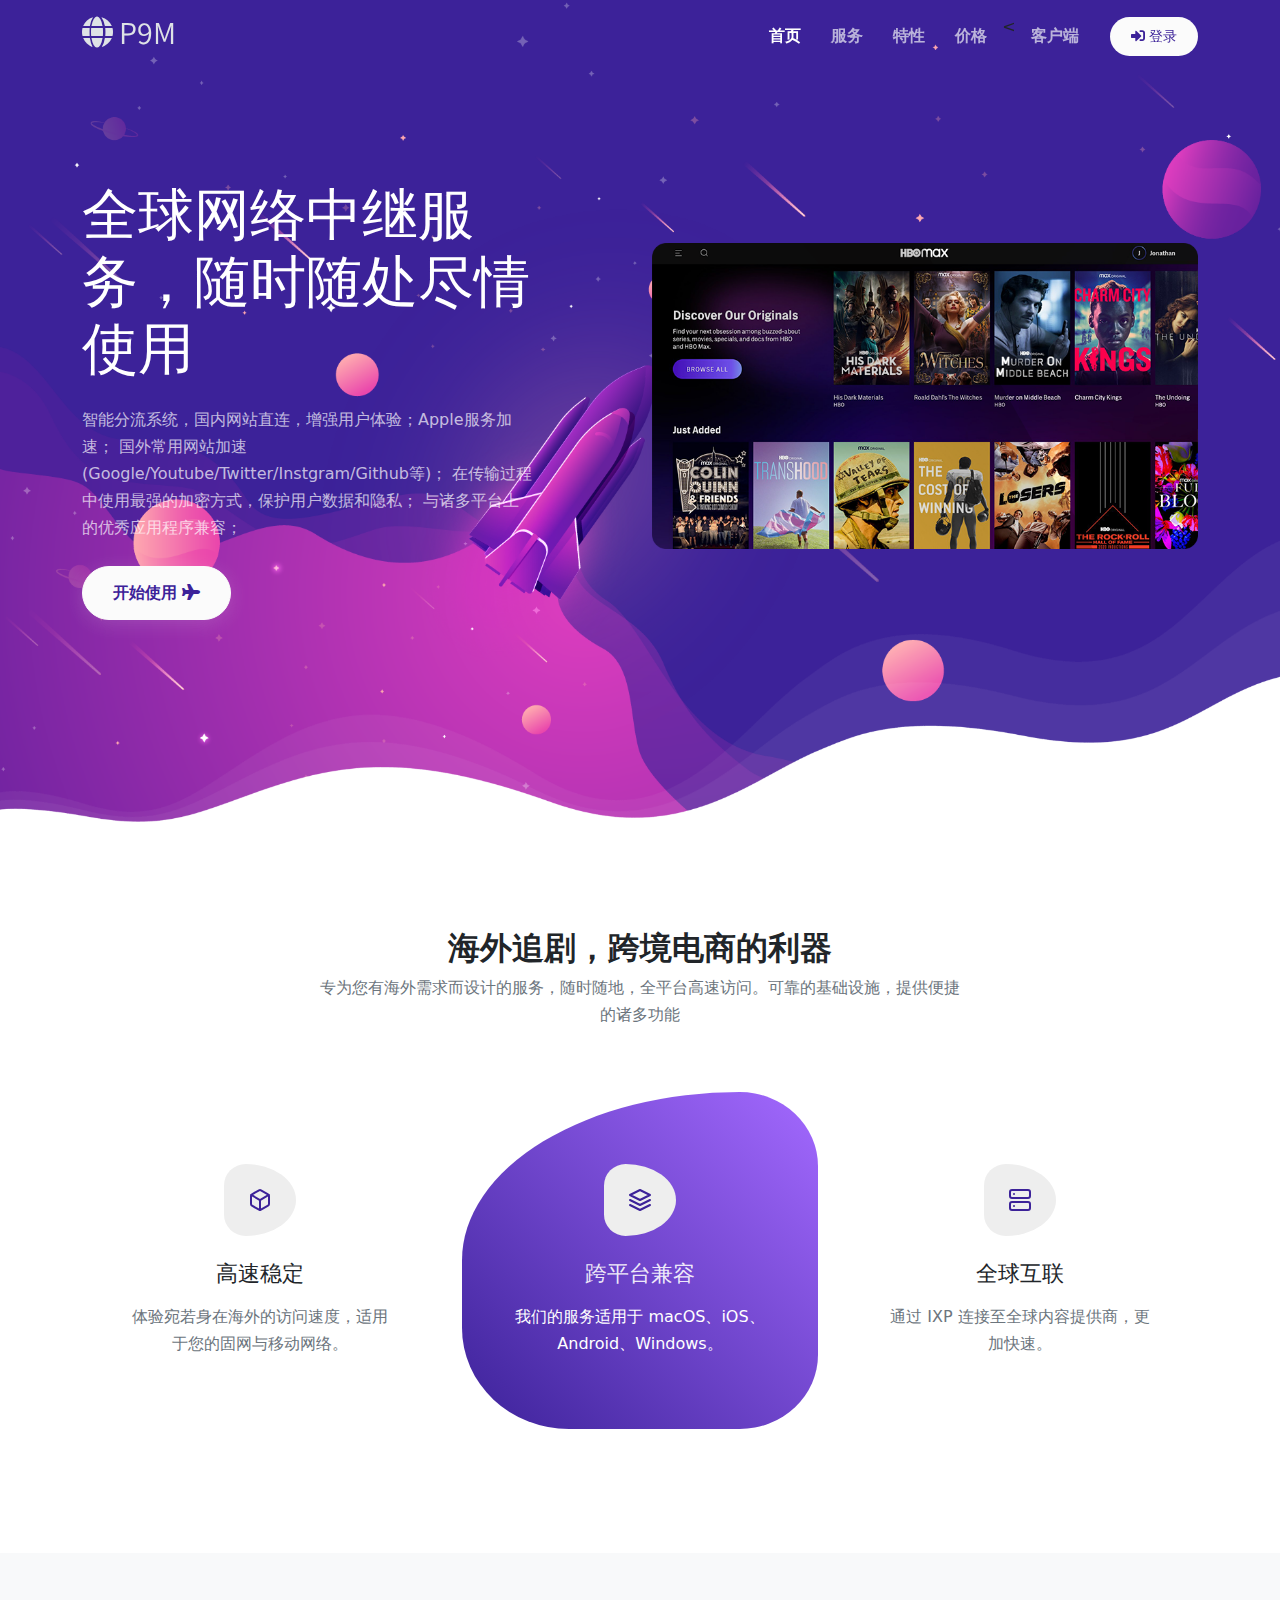
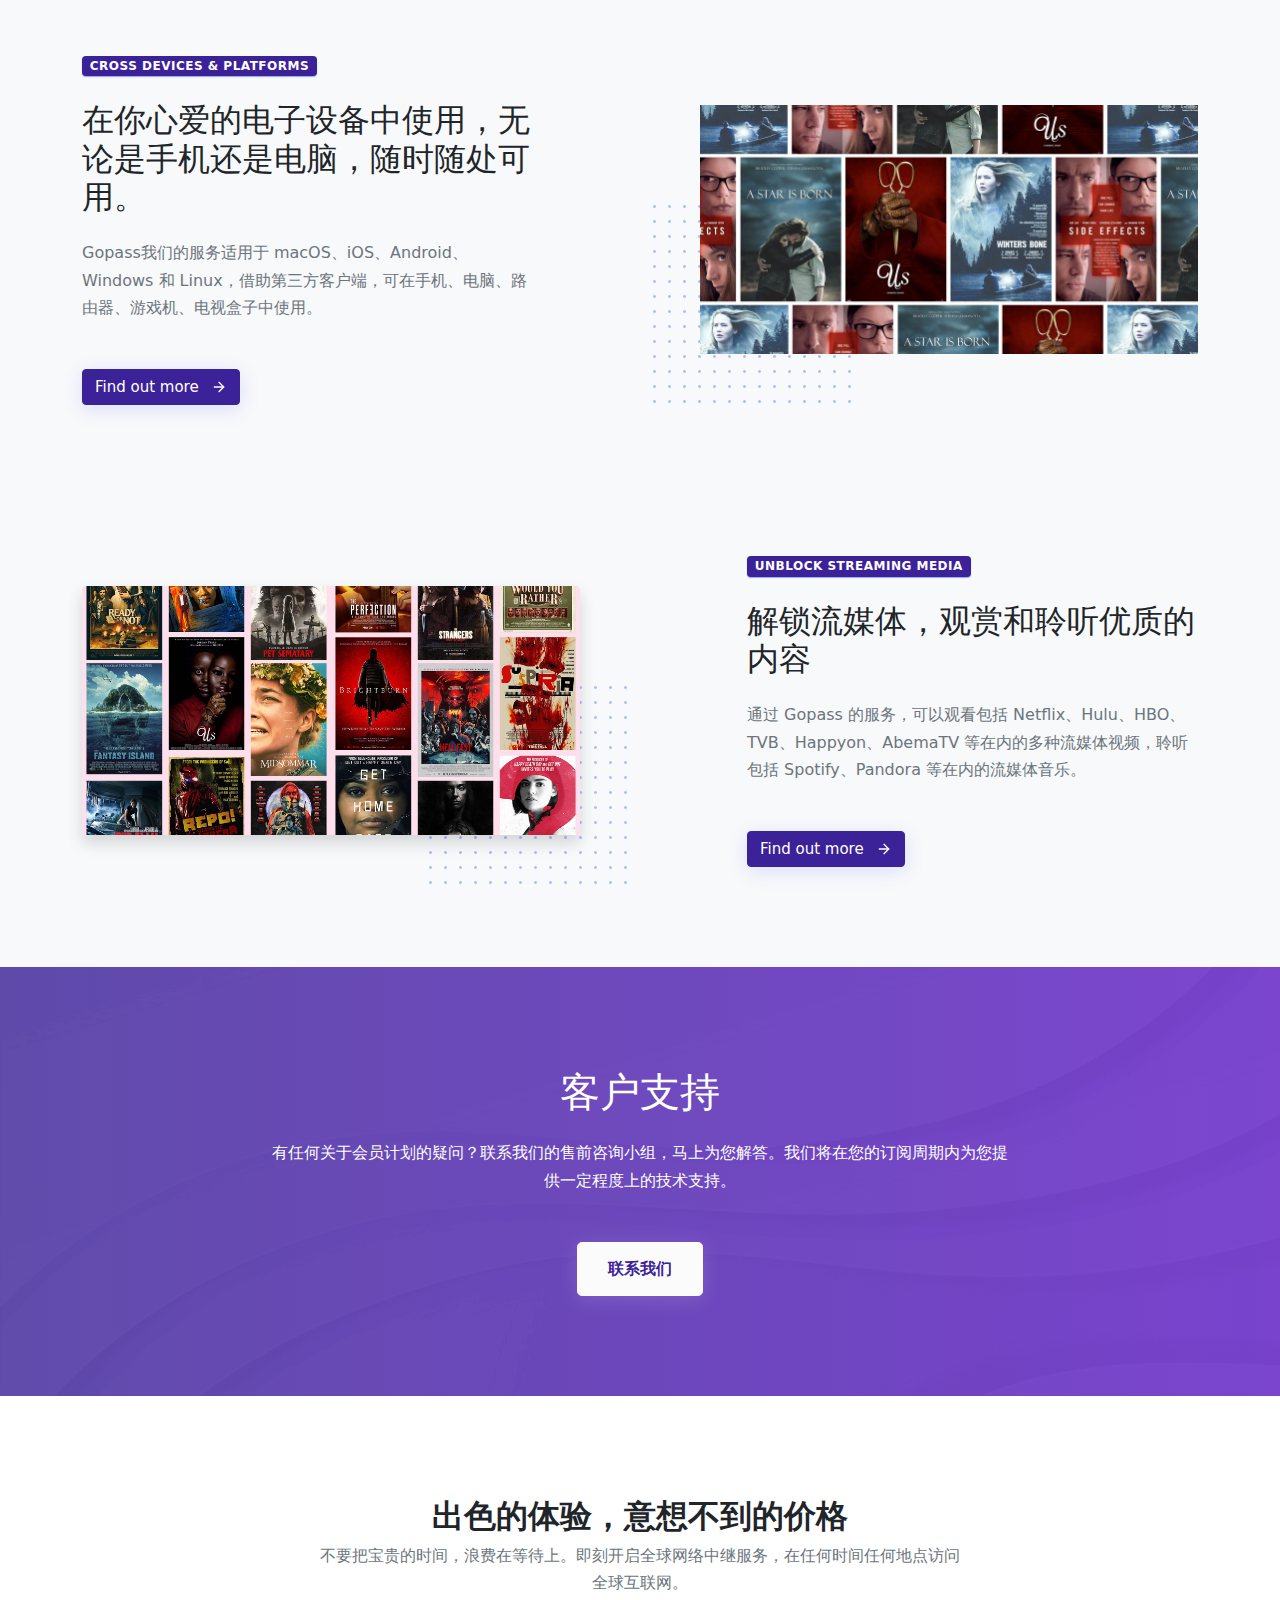
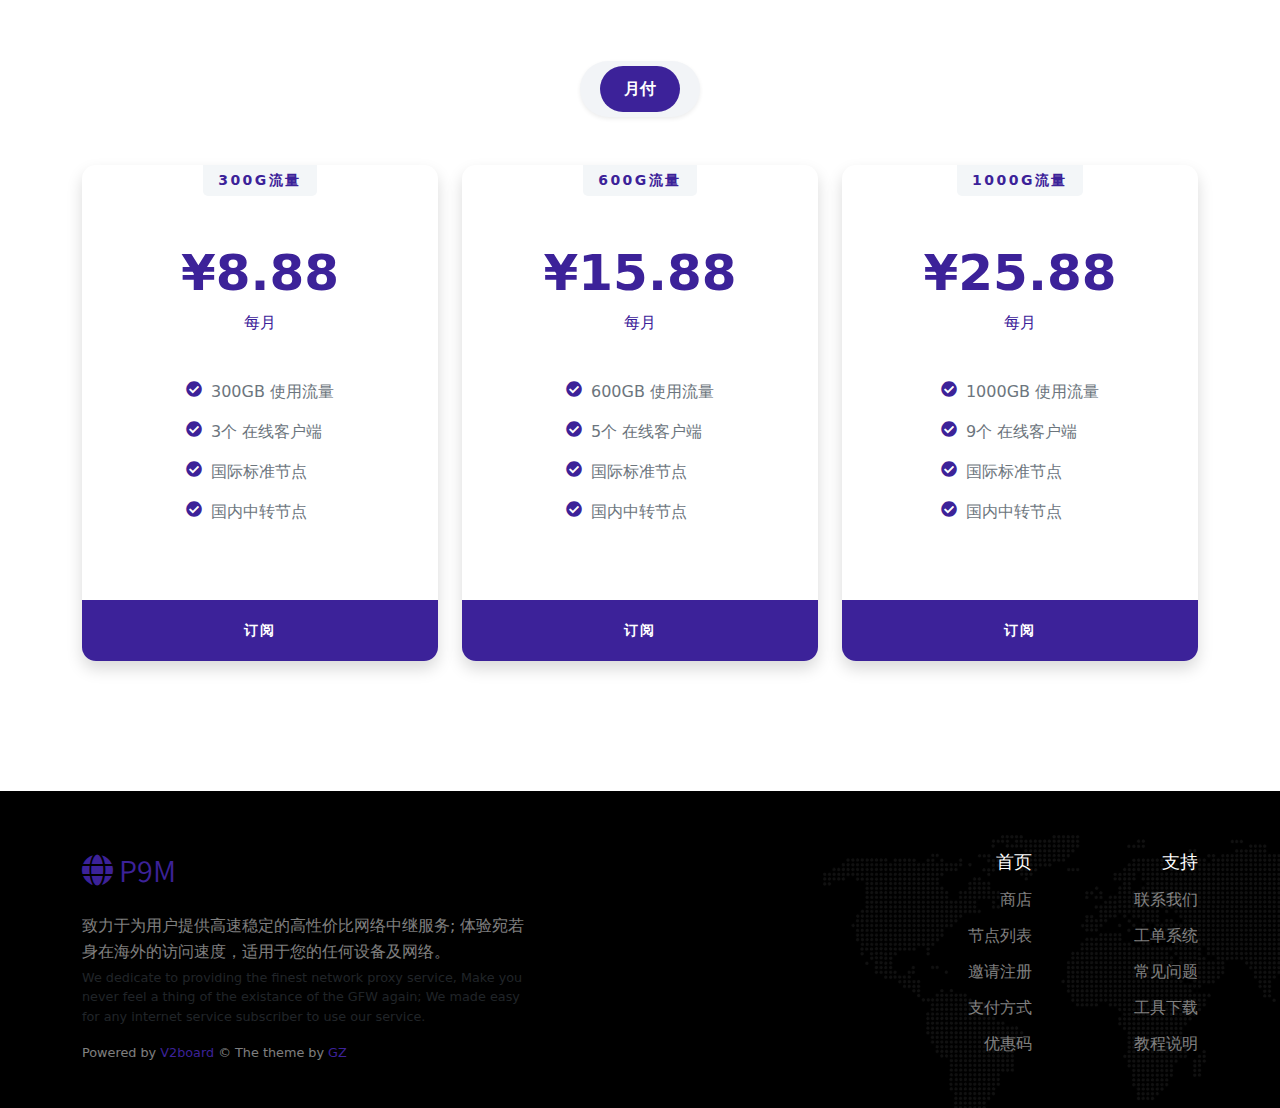
==== public/index.html @ 27db73dc "add template and template port" ====
<!DOCTYPE html>
<html lang="en">

<head>
    <meta charset="utf-8">
    <meta name="viewport" content="width=device-width, initial-scale=1, shrink-to-fit=no">
    <link rel="icon" type="image/png" href="/favicon.ico">

    <link rel="stylesheet" href="static/css/all.min.css">
    <link rel="stylesheet" href="static/css/swiper.min.css">

    <script src="static/js/jquery.slim.min.js"></script>

    <link rel="stylesheet" href="static/css/style.css">
    <link rel="stylesheet" href="static/css/bootstrap.min_1.css">
    <link rel="stylesheet" href="static/css/materialdesignicons.min.css">

    <title>P9M VIP Network</title>
</head>

<body>
    <!--Navbar Start-->
    <nav class="navbar navbar-expand-lg fixed-top" id="navbar">
        <div class="container">
            <!-- LOGO -->
            <a class="navbar-brand logo" href="/">
                <h2 class="logo-dark"><i class="fa fa-globe"></i>&nbsp;P9M</h2>
                <h2 class="logo-light" style="color:#dee2e6;font-weight: 400;"><i class="fa fa-globe"></i>&nbsp;P9M</h2>
            </a>
            <button class="navbar-toggler" type="button" data-bs-toggle="collapse" data-bs-target="#navbarCollapse"
                aria-controls="navbarCollapse" aria-expanded="false" aria-label="Toggle navigation">
                <svg xmlns="http://www.w3.org/2000/svg" width="24" height="24" viewBox="0 0 24 24" fill="none"
                    stroke="currentColor" stroke-width="2" stroke-linecap="round" stroke-linejoin="round"
                    class="feather feather-menu">
                    <line x1="3" y1="12" x2="21" y2="12"></line>
                    <line x1="3" y1="6" x2="21" y2="6"></line>
                    <line x1="3" y1="18" x2="21" y2="18"></line>
                </svg>
            </button>
            <div class="collapse navbar-collapse" id="navbarCollapse">
                <ul class="navbar-nav ms-auto navbar-center" id="navbar-navlist">
                    <li class="nav-item"><a href="/#home" class="nav-link active">首页</a></li>
                    <li class="nav-item"><a href="/#services" class="nav-link">服务</a></li>
                    <li class="nav-item"><a href="/#features" class="nav-link">特性</a></li>
                    <li class="nav-item"><a href="/#pricing" class="nav-link">价格</a></li>
                    <<li class="nav-item client">
                        <a href="#" class="nav-link">客户端</a>
                        <ol class="title">
                            <li>
                                <a href="/LuFly.apk">Android</a>
                            </li>
                            <li>
                                <a href="/LuFly.exe">Windows</a>
                            </li>
                            <li>
                                <a href="/LuFly.pkg">MacOS</a>
                            </li>
                        </ol>
                    </li>
                </ul>
                <a href="https://vvv.p9m.net/#/login" class="btn btn-sm rounded-pill nav-btn ms-lg-3"><i
                        class="fas fa-sign-in-alt"></i> 登录</a>
            </div>
        </div>
        <!-- end container -->
    </nav>
    <!-- Navbar End -->

    <!-- Hero Start -->
    <section class="hero-1 bg-center bg-primary position-relative"
        style="background-image: url(static/images/hero-g-bg.png);" id="home">
        <div class="container">
            <div class="row align-items-center hero-content">
                <div class="col-lg-5">
                    <h1 class="text-white display-4 font-weight-bold mb-4 hero-1-title">全球网络中继服务，随时随处尽情使用</h1>
                    <p class="text-white-70 mb-4"> 智能分流系统，国内网站直连，增强用户体验；Apple服务加速；
                        国外常用网站加速 (Google/Youtube/Twitter/Instgram/Github等)；
                        在传输过程中使用最强的加密方式，保护用户数据和隐私；
                        与诸多平台上的优秀应用程序兼容；</p>
                    <a class="btn btn-lg btn-light rounded-pill mb-2" href="https://vvv.p9m.net/#/register"><strong>开始使用</strong>
                        <i class="fa fa-plane" aria-hidden="true"></i></a>
                </div>

                <div id="carouselExampleIndicators" class="col-lg-6 col-sm-12 mx-auto ms-lg-auto me-lg-0 carousel slide"
                    data-ride="carousel">
                    <div class="swiper-container swiper-container-initialized swiper-container-horizontal">
                        <div class="swiper-wrapper"
                            style="transform: translate3d(-2544px, 0px, 0px); transition-duration: 0ms;">
                            <div class="swiper-slide swiper-slide-duplicate swiper-slide-next swiper-slide-duplicate-prev"
                                data-swiper-slide-index="2" style="width: 636px;"><img
                                    src="static/picture/banner-hulu-3.png" class="d-block w-100"></div>
                            <div class="swiper-slide swiper-slide-duplicate-active" data-swiper-slide-index="0"
                                style="width: 636px;"><img src="static/picture/banner-hbo-1.png" class="d-block w-100">
                                <p></p>
                            </div>
                            <div class="swiper-slide" data-swiper-slide-index="1" style="width: 636px;"><img
                                    src="static/picture/banner-netflix-1.png" class="d-block w-100">
                                <p></p>
                            </div>
                            <div class="swiper-slide swiper-slide-prev swiper-slide-duplicate-next"
                                data-swiper-slide-index="2" style="width: 636px;"><img
                                    src="static/picture/banner-hulu-3.png" class="d-block w-100"></div>
                            <div class="swiper-slide swiper-slide-duplicate swiper-slide-active"
                                data-swiper-slide-index="0" style="width: 636px;"><img
                                    src="static/picture/banner-hbo-1.png" class="d-block w-100">
                                <p></p>
                            </div>
                        </div>
                        <div class="swiper-pagination"></div>
                        <span class="swiper-notification" aria-live="assertive" aria-atomic="true"></span>
                    </div>
                </div>
            </div>
            <!-- end row -->
        </div>
        <!-- end container -->
        <div class="hero-bottom-shape">
            <img src="static/picture/hero-1-bottom-shape.png" alt="" class="img-fluid d-block mx-auto">
        </div>
        <!-- end hero shape -->
    </section>
    <!-- Hero End -->


    <!-- Services start -->
    <section class="section" id="services">
        <div class="container">
            <div class="row justify-content-center mb-5">
                <div class="col-lg-7 text-center">
                    <h2 class="fw-bold">海外追剧，跨境电商的利器</h2>
                    <p class="text-muted">专为您有海外需求而设计的服务，随时随地，全平台高速访问。可靠的基础设施，提供便捷的诸多功能</p>
                </div>
            </div>

            <div class="row">
                <div class="col-lg-4">
                    <div class="service-box text-center px-4 py-5 position-relative mb-4">
                        <div class="service-box-content p-4">
                            <div class="icon-mono service-icon avatar-md mx-auto mb-4">
                                <svg xmlns="http://www.w3.org/2000/svg" width="24" height="24" viewBox="0 0 24 24"
                                    fill="none" stroke="currentColor" stroke-width="2" stroke-linecap="round"
                                    stroke-linejoin="round" class="feather feather-box text-primary">
                                    <path
                                        d="M21 16V8a2 2 0 0 0-1-1.73l-7-4a2 2 0 0 0-2 0l-7 4A2 2 0 0 0 3 8v8a2 2 0 0 0 1 1.73l7 4a2 2 0 0 0 2 0l7-4A2 2 0 0 0 21 16z">
                                    </path>
                                    <polyline points="3.27 6.96 12 12.01 20.73 6.96"></polyline>
                                    <line x1="12" y1="22.08" x2="12" y2="12"></line>
                                </svg>
                            </div>
                            <h4 class="mb-3 font-size-22">高速稳定</h4>
                            <p class="text-muted mb-0">体验宛若身在海外的访问速度，适用于您的固网与移动网络。</p>
                        </div>
                    </div>
                </div>
                <!-- end col -->

                <div class="col-lg-4">
                    <div class="service-box text-center px-4 py-5 position-relative mb-4 active">
                        <div class="service-box-content p-4">
                            <div class="icon-mono service-icon avatar-md mx-auto mb-4">
                                <svg xmlns="http://www.w3.org/2000/svg" width="24" height="24" viewBox="0 0 24 24"
                                    fill="none" stroke="currentColor" stroke-width="2" stroke-linecap="round"
                                    stroke-linejoin="round" class="feather feather-layers text-primary">
                                    <polygon points="12 2 2 7 12 12 22 7 12 2"></polygon>
                                    <polyline points="2 17 12 22 22 17"></polyline>
                                    <polyline points="2 12 12 17 22 12"></polyline>
                                </svg>
                            </div>
                            <h4 class="mb-3 font-size-22 text-white-90">跨平台兼容</h4>
                            <p class="text-white mb-0 text-white-90">我们的服务适用于 macOS、iOS、Android、Windows。</p>
                        </div>
                    </div>
                </div>
                <!-- end col -->

                <div class="col-lg-4">
                    <div class="service-box text-center px-4 py-5 position-relative mb-4">
                        <div class="service-box-content p-4">
                            <div class="icon-mono service-icon avatar-md mx-auto mb-4">
                                <svg xmlns="http://www.w3.org/2000/svg" width="24" height="24" viewBox="0 0 24 24"
                                    fill="none" stroke="currentColor" stroke-width="2" stroke-linecap="round"
                                    stroke-linejoin="round" class="feather feather-server text-primary">
                                    <rect x="2" y="2" width="20" height="8" rx="2" ry="2"></rect>
                                    <rect x="2" y="14" width="20" height="8" rx="2" ry="2"></rect>
                                    <line x1="6" y1="6" x2="6.01" y2="6"></line>
                                    <line x1="6" y1="18" x2="6.01" y2="18"></line>
                                </svg>
                            </div>
                            <h4 class="mb-3 font-size-22">全球互联</h4>
                            <p class="text-muted mb-0">通过 IXP 连接至全球内容提供商，更加快速。</p>
                        </div>
                    </div>
                </div>
                <!-- end col -->
            </div>
            <!-- end row -->
        </div>
        <!-- end container -->

    </section>
    <!-- Services end -->

    <!-- Features start -->
    <section class="section bg-light" id="features">
        <div class="container">
            <div class="row align-items-center mb-5">
                <div class="col-md-5 order-2 order-md-1 mt-md-0 mt-5">
                    <span class="badge badge-pill badge-primary mb-4">CROSS DEVICES &amp; PLATFORMS</span>
                    <h2 class="mb-4">在你心爱的电子设备中使用，无论是手机还是电脑，随时随处可用。</h2>
                    <p class="text-muted mb-5">Gopass我们的服务适用于 macOS、iOS、Android、Windows 和
                        Linux，借助第三方客户端，可在手机、电脑、路由器、游戏机、电视盒子中使用。</p>
                    <a href="https://vvv.p9m.net/#/register" class="btn btn-primary">Find out more <svg
                            xmlns="http://www.w3.org/2000/svg" width="24" height="24" viewBox="0 0 24 24" fill="none"
                            stroke="currentColor" stroke-width="2" stroke-linecap="round" stroke-linejoin="round"
                            class="feather feather-arrow-right icon-xs ms-2">
                            <line x1="5" y1="12" x2="19" y2="12"></line>
                            <polyline points="12 5 19 12 12 19"></polyline>
                        </svg></a>
                </div>
                <div class="col-md-6 ms-md-auto order-1 order-md-2">
                    <div class="position-relative">
                        <div class="ms-5 features-img">
                            <img src="static/picture/top-hbo-movies.jpg" alt="" class="img-fluid d-block mx-auto">
                        </div>
                        <img src="static/picture/dot-img.png" alt="" class="dot-img-left">
                    </div>
                </div>
            </div>
            <!-- end row -->
            <div class="row align-items-center section pb-0">
                <div class="col-md-6">
                    <div class="position-relative mb-md-0 mb-5">
                        <div class="me-5 features-img">
                            <img src="static/picture/halloween-movies.jpg" alt=""
                                class="img-fluid d-block mx-auto rounded shadow">
                        </div>
                        <img src="static/picture/dot-img.png" alt="" class="dot-img-right">
                    </div>
                </div>
                <div class="col-md-5 ms-md-auto">
                    <span class="badge badge-pill badge-primary mb-4">UNBLOCK STREAMING MEDIA</span>
                    <h2 class="mb-4">解锁流媒体，观赏和聆听优质的内容</h2>
                    <p class="text-muted mb-5">通过 Gopass 的服务，可以观看包括 Netflix、Hulu、HBO、TVB、Happyon、AbemaTV
                        等在内的多种流媒体视频，聆听包括 Spotify、Pandora 等在内的流媒体音乐。</p>
                    <a href="https://vvv.p9m.net/#/register" class="btn btn-primary">Find out more <svg
                            xmlns="http://www.w3.org/2000/svg" width="24" height="24" viewBox="0 0 24 24" fill="none"
                            stroke="currentColor" stroke-width="2" stroke-linecap="round" stroke-linejoin="round"
                            class="feather feather-arrow-right icon-xs ms-2">
                            <line x1="5" y1="12" x2="19" y2="12"></line>
                            <polyline points="12 5 19 12 12 19"></polyline>
                        </svg></a>
                </div>
            </div>
            <!-- end row -->
        </div>
        <!-- end container -->
    </section>
    <!-- Features end -->

    <!-- Ticket start -->
    <section class="section bg-gradient-primary">
        <div class="bg-overlay-img" style="background-image: url(static/images/demos.png);"></div>
        <div class="container">
            <div class="row justify-content-center">
                <div class="col-lg-8">
                    <div class="text-center">
                        <h1 class="text-white mb-4">客户支持</h1>
                        <p class="text-white mb-5 font-size-16">
                            有任何关于会员计划的疑问？联系我们的售前咨询小组，马上为您解答。我们将在您的订阅周期内为您提供一定程度上的技术支持。</p>
                        <a href="https://github.com/gz1903"
                            class="btn btn-lg btn-light fw-bold">联系我们</a>
                    </div>
                </div>
                <!-- end col -->
            </div>
            <!-- end row -->
        </div>
        <!-- end container -->
    </section>
    <!-- Ticket end -->

    <!-- Pricing start -->
    <section class="section" id="pricing">
        <div class="container">
            <div class="row justify-content-center mb-5">
                <div class="col-lg-7 text-center">
                    <h2 class="fw-bold">出色的体验，意想不到的价格</h2>
                    <p class="text-muted">
                        不要把宝贵的时间，浪费在等待上。即刻开启全球网络中继服务，在任何时间任何地点访问全球互联网。
                    </p>
                </div>
            </div>
            <div class="row">
                <div class="col-lg-12">
                    <div class="text-center mb-4 pricing-tab">
                        <ul class="nav nav-pills rounded-pill justify-content-center d-inline-block shadow-sm"
                            id="pricingpills-tab" role="tablist">
                            <li class="nav-item d-inline-block">
                                <a class="nav-link rounded-pill active" id="pills-monthly-tab" data-bs-toggle="pill"
                                    href="#pills-monthly" role="tab" aria-controls="pills-monthly"
                                    aria-selected="true">月付</a>
                            </li>
                        </ul>
                    </div>
                    <div class="tab-content" id="pricingpills-tabContent">
                        <div class="tab-pane fade show active" id="pills-monthly" role="tabpanel"
                            aria-labelledby="pills-monthly-tab">
                            <div class="row mt-5">
                                <div class="col-12 col-md-4 col-lg-4">
                                    <div class="pricing shadow rounded-lg">
                                        <div class="pricing-title">
                                            300G流量
                                        </div>
                                        <div class="pricing-padding">
                                            <div class="pricing-price">
                                                <div>¥8.88</div>
                                                <div>每月</div>
                                            </div>
                                            <div class="pricing-details">
                                                <div class="pricing-item">
                                                    <div
                                                        style="width:25px; height:25px;line-height: 20px;color:#3c2299;">
                                                        <i class="fas fa-check-circle"></i>
                                                    </div>
                                                    <div class="pricing-item-label">300GB 使用流量</div>
                                                </div>
                                                <div class="pricing-item">
                                                    <div
                                                        style="width:25px; height:25px;line-height: 20px;color:#3c2299;">
                                                        <i class="fas fa-check-circle"></i>
                                                    </div>
                                                    <div class="pricing-item-label">3个 在线客户端</div>
                                                </div>
                                                <div class="pricing-item">
                                                    <div
                                                        style="width:25px; height:25px;line-height: 20px;color:#3c2299;">
                                                        <i class="fas fa-check-circle"></i>
                                                    </div>
                                                    <div class="pricing-item-label">国际标准节点</div>
                                                </div>
                                                <div class="pricing-item">
                                                    <div
                                                        style="width:25px; height:25px;line-height: 20px;color:#3c2299;">
                                                        <i class="fas fa-check-circle"></i>
                                                    </div>
                                                    <div class="pricing-item-label">国内中转节点</div>
                                                </div>
                                            </div>
                                        </div>
                                        <div class="pricing-cta go-to-buy-page">
                                            <a style="border-radius:0 0 14px 14px; background:#3c2299; color:#fff;"
                                                href="https://vvv.p9m.net/">订阅</a>
                                        </div>
                                    </div>
                                </div>
                                <div class="col-12 col-md-4 col-lg-4">
                                    <div class="pricing shadow rounded-lg">
                                        <div class="pricing-title">
                                            600G流量
                                        </div>
                                        <div class="pricing-padding">
                                            <div class="pricing-price">
                                                <div>¥15.88</div>
                                                <div>每月</div>
                                            </div>
                                            <div class="pricing-details">
                                                <div class="pricing-item">
                                                    <div
                                                        style="width:25px; height:25px;line-height: 20px;color:#3c2299;">
                                                        <i class="fas fa-check-circle"></i>
                                                    </div>
                                                    <div class="pricing-item-label">600GB 使用流量</div>
                                                </div>
                                                <div class="pricing-item">
                                                    <div
                                                        style="width:25px; height:25px;line-height: 20px;color:#3c2299;">
                                                        <i class="fas fa-check-circle"></i>
                                                    </div>
                                                    <div class="pricing-item-label">5个 在线客户端</div>
                                                </div>
                                                <div class="pricing-item">
                                                    <div
                                                        style="width:25px; height:25px;line-height: 20px;color:#3c2299;">
                                                        <i class="fas fa-check-circle"></i>
                                                    </div>
                                                    <div class="pricing-item-label">国际标准节点</div>
                                                </div>
                                                <div class="pricing-item">
                                                    <div
                                                        style="width:25px; height:25px;line-height: 20px;color:#3c2299;">
                                                        <i class="fas fa-check-circle"></i>
                                                    </div>
                                                    <div class="pricing-item-label">国内中转节点</div>
                                                </div>
                                            </div>
                                        </div>
                                        <div class="pricing-cta go-to-buy-page">
                                            <a style="border-radius:0 0 14px 14px; background:#3c2299; color:#fff;"
                                                href="https://vvv.p9m.net/">订阅</a>
                                        </div>
                                    </div>
                                </div>
                                <div class="col-12 col-md-4 col-lg-4">
                                    <div class="pricing shadow rounded-lg">
                                        <div class="pricing-title">
                                            1000G流量
                                        </div>
                                        <div class="pricing-padding">
                                            <div class="pricing-price">
                                                <div>¥25.88</div>
                                                <div>每月</div>
                                            </div>
                                            <div class="pricing-details">
                                                <div class="pricing-item">
                                                    <div
                                                        style="width:25px; height:25px;line-height: 20px;color:#3c2299;">
                                                        <i class="fas fa-check-circle"></i>
                                                    </div>
                                                    <div class="pricing-item-label">1000GB 使用流量</div>
                                                </div>
                                                <div class="pricing-item">
                                                    <div
                                                        style="width:25px; height:25px;line-height: 20px;color:#3c2299;">
                                                        <i class="fas fa-check-circle"></i>
                                                    </div>
                                                    <div class="pricing-item-label">9个 在线客户端</div>
                                                </div>
                                                <div class="pricing-item">
                                                    <div
                                                        style="width:25px; height:25px;line-height: 20px;color:#3c2299;">
                                                        <i class="fas fa-check-circle"></i>
                                                    </div>
                                                    <div class="pricing-item-label">国际标准节点</div>
                                                </div>
                                                <div class="pricing-item">
                                                    <div
                                                        style="width:25px; height:25px;line-height: 20px;color:#3c2299;">
                                                        <i class="fas fa-check-circle"></i>
                                                    </div>
                                                    <div class="pricing-item-label">国内中转节点</div>
                                                </div>
                                            </div>
                                        </div>
                                        <div class="pricing-cta go-to-buy-page">
                                            <a style="border-radius:0 0 14px 14px; background:#3c2299; color:#fff;"
                                                href="https://vvv.p9m.net/">订阅</a>
                                        </div>
                                    </div>
                                </div>
                            </div>
                        </div>
                        <!-- end monthly tab pane -->
                    </div>
                </div>
                <!-- end yearly tab pane -->
            </div>
            <!-- end tab content -->
        </div>
        <!-- end col -->

        <!-- end row -->

        <!-- end container -->
    </section>
    <!-- Pricing end -->

    <!-- Footer Start -->
    <footer class="footer">
        <div class="container">
            <div class="row">
                <div class="bg-overlay-img" style="background-image: url(static/images/footer-bg.png);">
                </div>
                <div class="col-lg-5">
                    <div class="mb-4">
                        <a href="#">
                            <h2 class="logo-dark"><i class="fa fa-globe"></i>&nbsp;P9M</h2>
                        </a>
                        <p class="text-white-50 mt-4 mb-1" style="font-size: 1rem;line-height: 1.6rem;">
                            致力于为用户提供高速稳定的高性价比网络中继服务; 体验宛若身在海外的访问速度，适用于您的任何设备及网络。</p>
                        <p style="font-size: 0.8rem;line-height: 1.2rem;">We dedicate to providing the finest network
                            proxy
                            service, Make you never feel a thing of the existance of the GFW again; We made easy for any
                            internet service subscriber to use our service.</p>
                        <p class="text-white-50 mb-0" style="font-size: 0.8rem!important;">
                            Powered by
                            <a href="/staff.html" data-bs-original-title="" title="">V2board</a>
                            © The theme by
                            <a href="https://github.com/GZ1903" target="_blank" data-bs-original-title=""
                                title="">GZ</a>
                        </p>
                    </div>
                </div>
                <!-- end col -->

                <div class="col-lg-7 d-none d-sm-none d-md-none d-lg-block">
                    <div class="row">
                        <div class="col-lg-3 col-6"></div>
                        <div class="col-lg-3 col-6"></div>
                        <div class="col-lg-3 col-6">
                            <div class="mt-4 mt-lg-0">
                                <h4 class="text-white font-size-18 mb-3 text-end">首页</h4>
                                <ul class="list-unstyled footer-sub-menu">
                                    <li class="text-end"><a href="https://vvv.p9m.net/" class="footer-link">商店</a></li>
                                    <li class="text-end"><a href="https://vvv.p9m.net/" class="footer-link">节点列表</a>
                                    </li>
                                    <li class="text-end"><a href="https://vvv.p9m.net/" class="footer-link">邀请注册</a>
                                    </li>
                                    <li class="text-end"><a href="https://vvv.p9m.net/" class="footer-link">支付方式</a>
                                    </li>
                                    <li class="text-end"><a href="https://vvv.p9m.net/" class="footer-link">优惠码</a></li>
                                </ul>
                            </div>
                        </div>
                        <div class="col-lg-3 col-6">
                            <div class="mt-4 mt-lg-0">
                                <h4 class="text-white font-size-18 mb-3 text-end">支持</h4>
                                <ul class="list-unstyled footer-sub-menu">
                                    <li class="text-end"><a
                                            href="http://wpa.qq.com/msgrd?v=3&uin=1243453927&site=qq&menu=yes"
                                            class="footer-link">联系我们</a>
                                    </li>
                                    <li class="text-end"><a href="https://vvv.p9m.net/" class="footer-link">工单系统</a>
                                    </li>
                                    <li class="text-end"><a href="https://vvv.p9m.net/" class="footer-link">常见问题</a>
                                    </li>
                                    <li class="text-end"><a href="https://vvv.p9m.net/" class="footer-link">工具下载</a>
                                    </li>
                                    <li class="text-end"><a href="https://vvv.p9m.net/" class="footer-link">教程说明</a>
                                    </li>
                                </ul>
                            </div>
                        </div>

                    </div>
                </div>
                <!-- end col -->
            </div>
            <!-- end row -->

            <!-- end row -->
        </div>
        <!-- end container -->
    </footer>
    <!-- Footer End -->

    <!-- javascript -->
    <script src="static/js/bootstrap.bundle.min.js"></script>
    <script src="static/js/smooth-scroll.polyfills.min.js"></script>

    <!-- App Js -->
    <script src="static/js/5c95f998e36645deaae79de936803599.js"></script>
    <script src="static/js/app.js"></script>

    <!--End mc_embed_signup-->
    <script src="static/js/swiper.min.js"></script>
    <script>

        var mySwiper = new Swiper('.swiper-container', {
            direction: 'horizontal',
            loop: true,
            navigation: {
                nextEl: '.swiper-button-next',
                prevEl: '.swiper-button-prev',
            },
            autoplay: {
                delay: 5000,
                disableOnInteraction: true,
            },
        })
    </script>
</body>
<script>
    // var client = document.querySelector('.client');
    // var title = document.querySelector('.title');
    // client.onmouseover = function () {
    //     console.log('显示');
    //     title.setAttribute('style', 'display:block')
    // }
    // client.onmouseleave = function () {
    //     console.log('隐藏');
    //     title.setAttribute('style', 'display:none')
    // }
</script>

</html>
---- public/static/css/style.css ----
/* Template Name: Qexal - Responsive Bootstrap 4 Landing Page Template
   Author: Themesbrand
   Version: 1.0.0
   Created: Jan 2019
   File Description: Main Css file of the template
*/
/**********************
01.General
02.Icons
03.Menu
04.Components
05.Helper
06.Loader
07.Hero
08.Services
09.Features
10.Pricing
11.Team
12.Contact
13.Footer
***********************/
/* 
// variables.scss
*/
@import url("0cbe549971264f089b2fea380d2ccc58.css");

/* 
// 1. General
*/
a {
    text-decoration: none !important;
    outline: none;
    color: #29344a;
    transition: all 0.2s;
}

a:hover {
    color: #3c2299;
}

body {
    font-family: "Open Sans", sans-serif;
    color: #29344a;
    background: #ffffff;
    font-size: 15px;
}

p {
    line-height: 1.7;
}

h1,
h2,
h3,
h4,
h5,
h6 {
    font-family: "Assistant", sans-serif;
    font-weight: 600;
}

/* 
// 2. Icons
*/
.icon-fill-primary {
    fill: #3c2299;
}

.icon-fill-secondary {
    fill: #6c757d;
}

.icon-fill-success {
    fill: #2ac297;
}

.icon-fill-info {
    fill: #56c6e6;
}

.icon-fill-warning {
    fill: #ffbb13;
}

.icon-fill-danger {
    fill: #f43958;
}

.icon-fill-dark {
    fill: #29344a;
}

.icon-fill-light {
    fill: #fbfbfb;
}

.icon-fill-body-bg {
    fill: #ffffff;
}

.icon-fill-black {
    fill: #000;
}

.icon-fill-white {
    fill: #fff;
}

.icon {
    position: relative;
    top: -2px;
}

.icon-xxs {
    height: 14px;
    width: 14px;
}

.icon-xs {
    height: 16px;
    width: 16px;
}

.icon-sm {
    height: 20px;
    width: 20px;
}

.icon-lg {
    height: 32px;
    width: 32px;
}

.icon-xl {
    height: 48px;
    width: 48px;
}

.icon-xxl {
    height: 62px;
    width: 62px;
}

.sw-1 {
    stroke-width: 1px;
}

.sw-1_5 {
    stroke-width: 1.5px;
}

.icon-mono {
    position: relative;
    display: flex;
    align-items: center !important;
    justify-content: center !important;
}

.icon-spin {
    animation-name: spin;
    animation-duration: 3000ms;
    animation-iteration-count: infinite;
    animation-timing-function: linear;
}

@keyframes spin {
    from {
        transform: rotate(0deg);
    }

    to {
        transform: rotate(360deg);
    }
}

/* 
// 3. Menu
*/
/* ----------------------------------------- */
.client {
    position: relative;
}

.client li {
    list-style: none;
    text-align: center;
}

/* 下拉框 ol*/
.title {
    position: absolute;
    padding: 0 5px;
    width: 110px;
    top: 60px;
    left: -12px;
    border-radius: 5px;
    transition: all 1s;
    opacity: 0;
    box-shadow: 0 5px 20px -4px rgba(196, 194, 194, 0.5);
    background-color: #fff;
}

/* 下拉框上面的三角形 */
.title:before {
    content: "";
    position: absolute;
    top: -20px;
    left: 50%;
    margin-left: -10px;
    border-width: 10px;
    border-style: solid;
    border-color: transparent transparent #fff;
}

/* 鼠标经过时，显示出下拉框 */
.client:hover .title{
    opacity: 1;
    top: 45px;
}

/* 鼠标经过下拉框时，改变下拉框每一项的颜色 */


/* ----------------------------------------- */

.navbar {
    padding: 14px 0px;
    width: 100%;
    border-radius: 0px;
    z-index: 999;
    margin-bottom: 0px;
    transition: all 0.5s ease-in-out;
    background-color: transparent;
}

.navbar .logo .logo-dark {
    display: none;
}

.navbar .logo .logo-light {
    display: inline-block;
}

.nav-link {
    display: inline-block;
    text-decoration: none;
    line-height: 26px;
    color: rgba(239, 241, 245, 0.7);
    transition: all 0.3s;
    margin: 0 15px;
    font-weight: 600;
}

.navbar .navbar-nav li .nav-link {
    padding: 8px 0px;
}

.navbar .navbar-nav li .nav-link.active,
.navbar .navbar-nav li .nav-link:hover,
.navbar .navbar-nav li .nav-link:focus {
    color: #fff ;
}

.navbar .navbar-toggles {
    padding: 0.25rem 0.75rem;
    font-size: 18px;
    background: 0 0;
    border: 1px solid transparent;
    color: #fff;
    outline: 0;
}

.navbar .nav-btn {
    background-color: #fbfbfb;
    color: #3c2299;
}

.navbar-toggler {
    padding: 0;
}

.navbar-toggler:focus {
    box-shadow: none;
}

.nav .open>a,
.nav .open>a:focus,
.nav .open>a:hover {
    background-color: transparent;
    border-color: #3c2299;
}

.menu-toggle {
    padding: 4.5px 10px !important;
}

.menu-toggle span {
    line-height: 27px;
}

/*---NAVBAR STICKY--*/
.nav-sticky.navbar {
    margin-top: 0px;
    background-color: #fff;
    box-shadow: 0 0 10px 0 rgba(0, 0, 0, 0.06);
    color: #000 !important;
}

.nav-sticky.navbar .navbar-nav {
    margin-top: 0px;
}

.nav-sticky.navbar .navbar-nav li .nav-link {
    color: #6c757d !important;
}

.nav-sticky.navbar .navbar-nav li .nav-link.active,
.nav-sticky.navbar .navbar-nav li .nav-link:hover,
.nav-sticky.navbar .navbar-nav li .nav-link:focus {
    color: #3c2299 !important;
}

.nav-sticky.navbar .nav-btn {
    background-color: #3c2299;
    color: #fff;
}

.nav-sticky .logo .logo-dark {
    display: inline-block !important;
}

.nav-sticky .logo .logo-light {
    display: none !important;
}

.navbar-toggler {
    color: #29344a !important;
    border: none !important;
}

.navbar-toggler:focus {
    outline: none;
}

.navbar-light .logo .logo-dark {
    display: inline-block;
}

.navbar-light .logo .logo-light {
    display: none;
}

.navbar-light .navbar-nav li a {
    color: #6c757d !important;
}

.navbar-light .navbar-nav li .nav-link {
    padding-right: 0px;
    padding-left: 0px;
}

.navbar-light .navbar-nav li .nav-link.active,
.navbar-light .navbar-nav li .nav-link:hover,
.navbar-light .navbar-nav li .nav-link:focus {
    color: #3c2299 !important;
}

.navbar-light .nav-btn {
    background-color: #3c2299;
    color: #fff;
}

@media (min-width: 200px) and (max-width: 991px) {
    .navbar {
        margin-top: 0px;
        background-color: #fff !important;
        box-shadow: 0 3px 10px rgba(0, 0, 0, 0.08);
        color: #fff !important;
    }

    .navbar .navbar-nav {
        margin-top: 0px;
    }

    .navbar .navbar-nav li .nav-link {
        padding: 6px 0;
        transition: all 0.4s;
        color: #6c757d !important;
        margin: 0px;
        display: block;
    }

    .navbar .navbar-nav li .nav-link.active,
    .navbar .navbar-nav li .nav-link:hover,
    .navbar .navbar-nav li .nav-link:focus {
        color: #3c2299 !important;
    }

    .navbar .navbar-nav li.active a {
        border-color: transparent;
    }

    .navbar>.container {
        width: 90%;
    }

    .navbar .logo .logo-dark {
        display: inline-block !important;
    }

    .navbar .logo .logo-light {
        display: none !important;
    }

    .navbar.navbar-light .navbar-nav li .nav-link.active,
    .navbar.navbar-light .navbar-nav li .nav-link:hover,
    .navbar.navbar-light .navbar-nav li .nav-link:focus {
        color: #29344a !important;
    }

    .navbar .nav-btn {
        background-color: #3c2299;
        color: #fff;
    }

    .navbar-collapse {
        padding: 0;
    }
}

/* 
// 04.Components
*/
@media (min-width: 1200px) {

    .container,
    .container-lg,
    .container-md,
    .container-sm,
    .container-xl,
    .container-xxl {
        max-width: 1140px;
    }
}

.row>* {
    position: relative;
}

.btn {
    border-radius: 3px;
    padding: 12px 30px;
    font-size: 15px !important;
    transition: all 0.5s;
    font-weight: 400;
}

.btn:focus {
    box-shadow: none !important;
}

.btn:hover {
    transform: translateY(-2px);
    transition: all 0.5s;
}

.btn.btn-lg {
    padding: 14px 30px !important;
    font-size: 16px !important;
}

.btn.btn-sm {
    padding: 8px 20px !important;
    font-size: 14px !important;
}

.btn.btn-primary {
    background-color: #3c2299 !important;
    border: 1px solid #3c2299 !important;
    color: #fff;
    box-shadow: 0 4px 20px rgba(39, 83, 255, 0.15);
}

.btn.btn-primary:hover,
.btn.btn-primary:focus,
.btn.btn-primary.focus,
.btn.btn-primary:active,
.btn.btn-primary.active {
    background-color: #7648C7 !important;
    border: 1px solid #7648C7 !important;
    box-shadow: 0 3px 10px rgba(39, 83, 255, 0.5);
    color: #fff !important;
}

.btn.btn-soft-primary {
    background-color: #e9edff !important;
    color: #3c2299;
}

.btn.btn-soft-primary:hover,
.btn.btn-soft-primary:focus,
.btn.btn-soft-primary.focus,
.btn.btn-soft-primary:active,
.btn.btn-soft-primary.active {
    box-shadow: 0 3px 12px rgba(39, 83, 255, 0.2);
    transform: translateY(-4px);
}

.btn.btn-outline-primary {
    border: 1px solid #3c2299 !important;
    color: #3c2299 !important;
}

.btn.btn-outline-primary:hover,
.btn.btn-outline-primary:focus,
.btn.btn-outline-primary.focus,
.btn.btn-outline-primary:active,
.btn.btn-outline-primary.active {
    background-color: #3c2299 !important;
    border: 1px solid #3c2299 !important;
    box-shadow: 0 3px 10px rgba(39, 83, 255, 0.5);
    color: #fff !important;
}

.btn.btn-secondary {
    background-color: #6c757d !important;
    border: 1px solid #6c757d !important;
    color: #fff;
    box-shadow: 0 4px 20px rgba(108, 117, 125, 0.15);
}

.btn.btn-secondary:hover,
.btn.btn-secondary:focus,
.btn.btn-secondary.focus,
.btn.btn-secondary:active,
.btn.btn-secondary.active {
    background-color: #656d75 !important;
    border: 1px solid #656d75 !important;
    box-shadow: 0 3px 10px rgba(108, 117, 125, 0.5);
    color: #fff !important;
}

.btn.btn-soft-secondary {
    background-color: #d2d6d8 !important;
    color: #6c757d;
}

.btn.btn-soft-secondary:hover,
.btn.btn-soft-secondary:focus,
.btn.btn-soft-secondary.focus,
.btn.btn-soft-secondary:active,
.btn.btn-soft-secondary.active {
    box-shadow: 0 3px 12px rgba(108, 117, 125, 0.2);
    transform: translateY(-4px);
}

.btn.btn-outline-secondary {
    border: 1px solid #6c757d !important;
    color: #6c757d !important;
}

.btn.btn-outline-secondary:hover,
.btn.btn-outline-secondary:focus,
.btn.btn-outline-secondary.focus,
.btn.btn-outline-secondary:active,
.btn.btn-outline-secondary.active {
    background-color: #6c757d !important;
    border: 1px solid #6c757d !important;
    box-shadow: 0 3px 10px rgba(108, 117, 125, 0.5);
    color: #fff !important;
}

.btn.btn-success {
    background-color: #2ac297 !important;
    border: 1px solid #2ac297 !important;
    color: #fff;
    box-shadow: 0 4px 20px rgba(42, 194, 151, 0.15);
}

.btn.btn-success:hover,
.btn.btn-success:focus,
.btn.btn-success.focus,
.btn.btn-success:active,
.btn.btn-success.active {
    background-color: #27b58d !important;
    border: 1px solid #27b58d !important;
    box-shadow: 0 3px 10px rgba(42, 194, 151, 0.5);
    color: #fff !important;
}

.btn.btn-soft-success {
    background-color: #bdf1e2 !important;
    color: #2ac297;
}

.btn.btn-soft-success:hover,
.btn.btn-soft-success:focus,
.btn.btn-soft-success.focus,
.btn.btn-soft-success:active,
.btn.btn-soft-success.active {
    box-shadow: 0 3px 12px rgba(42, 194, 151, 0.2);
    transform: translateY(-4px);
}

.btn.btn-outline-success {
    border: 1px solid #2ac297 !important;
    color: #2ac297 !important;
}

.btn.btn-outline-success:hover,
.btn.btn-outline-success:focus,
.btn.btn-outline-success.focus,
.btn.btn-outline-success:active,
.btn.btn-outline-success.active {
    background-color: #2ac297 !important;
    border: 1px solid #2ac297 !important;
    box-shadow: 0 3px 10px rgba(42, 194, 151, 0.5);
    color: #fff !important;
}

.btn.btn-info {
    background-color: #56c6e6 !important;
    border: 1px solid #56c6e6 !important;
    color: #fff;
    box-shadow: 0 4px 20px rgba(86, 198, 230, 0.15);
}

.btn.btn-info:hover,
.btn.btn-info:focus,
.btn.btn-info.focus,
.btn.btn-info:active,
.btn.btn-info.active {
    background-color: #49c2e4 !important;
    border: 1px solid #49c2e4 !important;
    box-shadow: 0 3px 10px rgba(86, 198, 230, 0.5);
    color: #fff !important;
}

.btn.btn-soft-info {
    background-color: white !important;
    color: #56c6e6;
}

.btn.btn-soft-info:hover,
.btn.btn-soft-info:focus,
.btn.btn-soft-info.focus,
.btn.btn-soft-info:active,
.btn.btn-soft-info.active {
    box-shadow: 0 3px 12px rgba(86, 198, 230, 0.2);
    transform: translateY(-4px);
}

.btn.btn-outline-info {
    border: 1px solid #56c6e6 !important;
    color: #56c6e6 !important;
}

.btn.btn-outline-info:hover,
.btn.btn-outline-info:focus,
.btn.btn-outline-info.focus,
.btn.btn-outline-info:active,
.btn.btn-outline-info.active {
    background-color: #56c6e6 !important;
    border: 1px solid #56c6e6 !important;
    box-shadow: 0 3px 10px rgba(86, 198, 230, 0.5);
    color: #fff !important;
}

.btn.btn-warning {
    background-color: #ffbb13 !important;
    border: 1px solid #ffbb13 !important;
    color: #fff;
    box-shadow: 0 4px 20px rgba(255, 187, 19, 0.15);
}

.btn.btn-warning:hover,
.btn.btn-warning:focus,
.btn.btn-warning.focus,
.btn.btn-warning:active,
.btn.btn-warning.active {
    background-color: #ffb704 !important;
    border: 1px solid #ffb704 !important;
    box-shadow: 0 3px 10px rgba(255, 187, 19, 0.5);
    color: #fff !important;
}

.btn.btn-soft-warning {
    background-color: #fff3d5 !important;
    color: #ffbb13;
}

.btn.btn-soft-warning:hover,
.btn.btn-soft-warning:focus,
.btn.btn-soft-warning.focus,
.btn.btn-soft-warning:active,
.btn.btn-soft-warning.active {
    box-shadow: 0 3px 12px rgba(255, 187, 19, 0.2);
    transform: translateY(-4px);
}

.btn.btn-outline-warning {
    border: 1px solid #ffbb13 !important;
    color: #ffbb13 !important;
}

.btn.btn-outline-warning:hover,
.btn.btn-outline-warning:focus,
.btn.btn-outline-warning.focus,
.btn.btn-outline-warning:active,
.btn.btn-outline-warning.active {
    background-color: #ffbb13 !important;
    border: 1px solid #ffbb13 !important;
    box-shadow: 0 3px 10px rgba(255, 187, 19, 0.5);
    color: #fff !important;
}

.btn.btn-danger {
    background-color: #f43958 !important;
    border: 1px solid #f43958 !important;
    color: #fff;
    box-shadow: 0 4px 20px rgba(244, 57, 88, 0.15);
}

.btn.btn-danger:hover,
.btn.btn-danger:focus,
.btn.btn-danger.focus,
.btn.btn-danger:active,
.btn.btn-danger.active {
    background-color: #f32b4c !important;
    border: 1px solid #f32b4c !important;
    box-shadow: 0 3px 10px rgba(244, 57, 88, 0.5);
    color: #fff !important;
}

.btn.btn-soft-danger {
    background-color: #fef1f3 !important;
    color: #f43958;
}

.btn.btn-soft-danger:hover,
.btn.btn-soft-danger:focus,
.btn.btn-soft-danger.focus,
.btn.btn-soft-danger:active,
.btn.btn-soft-danger.active {
    box-shadow: 0 3px 12px rgba(244, 57, 88, 0.2);
    transform: translateY(-4px);
}

.btn.btn-outline-danger {
    border: 1px solid #f43958 !important;
    color: #f43958 !important;
}

.btn.btn-outline-danger:hover,
.btn.btn-outline-danger:focus,
.btn.btn-outline-danger.focus,
.btn.btn-outline-danger:active,
.btn.btn-outline-danger.active {
    background-color: #f43958 !important;
    border: 1px solid #f43958 !important;
    box-shadow: 0 3px 10px rgba(244, 57, 88, 0.5);
    color: #fff !important;
}

.btn.btn-dark {
    background-color: #29344a !important;
    border: 1px solid #29344a !important;
    color: #fff;
    box-shadow: 0 4px 20px rgba(41, 52, 74, 0.15);
}

.btn.btn-dark:hover,
.btn.btn-dark:focus,
.btn.btn-dark.focus,
.btn.btn-dark:active,
.btn.btn-dark.active {
    background-color: #242d40 !important;
    border: 1px solid #242d40 !important;
    box-shadow: 0 3px 10px rgba(41, 52, 74, 0.5);
    color: #fff !important;
}

.btn.btn-soft-dark {
    background-color: #7e91b7 !important;
    color: #29344a;
}

.btn.btn-soft-dark:hover,
.btn.btn-soft-dark:focus,
.btn.btn-soft-dark.focus,
.btn.btn-soft-dark:active,
.btn.btn-soft-dark.active {
    box-shadow: 0 3px 12px rgba(41, 52, 74, 0.2);
    transform: translateY(-4px);
}

.btn.btn-outline-dark {
    border: 1px solid #29344a !important;
    color: #29344a !important;
}

.btn.btn-outline-dark:hover,
.btn.btn-outline-dark:focus,
.btn.btn-outline-dark.focus,
.btn.btn-outline-dark:active,
.btn.btn-outline-dark.active {
    background-color: #29344a !important;
    border: 1px solid #29344a !important;
    box-shadow: 0 3px 10px rgba(41, 52, 74, 0.5);
    color: #fff !important;
}

.btn.btn-light {
    background-color: #fbfbfb !important;
    border: 1px solid #fbfbfb !important;
    color: #fff;
    box-shadow: 0 4px 20px rgba(251, 251, 251, 0.15);
}

.btn.btn-light:hover,
.btn.btn-light:focus,
.btn.btn-light.focus,
.btn.btn-light:active,
.btn.btn-light.active {
    background-color: #f3f3f3 !important;
    border: 1px solid #f3f3f3 !important;
    box-shadow: 0 3px 10px rgba(251, 251, 251, 0.5);
    color: #fff !important;
}

.btn.btn-soft-light {
    background-color: white !important;
    color: #fbfbfb;
}

.btn.btn-soft-light:hover,
.btn.btn-soft-light:focus,
.btn.btn-soft-light.focus,
.btn.btn-soft-light:active,
.btn.btn-soft-light.active {
    box-shadow: 0 3px 12px rgba(251, 251, 251, 0.2);
    transform: translateY(-4px);
}

.btn.btn-outline-light {
    border: 1px solid #fbfbfb !important;
    color: #fbfbfb !important;
}

.btn.btn-outline-light:hover,
.btn.btn-outline-light:focus,
.btn.btn-outline-light.focus,
.btn.btn-outline-light:active,
.btn.btn-outline-light.active {
    background-color: #fbfbfb !important;
    border: 1px solid #fbfbfb !important;
    box-shadow: 0 3px 10px rgba(251, 251, 251, 0.5);
    color: #fff !important;
}

.btn.btn-body-bg {
    background-color: #ffffff !important;
    border: 1px solid #ffffff !important;
    color: #fff;
    box-shadow: 0 4px 20px rgba(255, 255, 255, 0.15);
}

.btn.btn-body-bg:hover,
.btn.btn-body-bg:focus,
.btn.btn-body-bg.focus,
.btn.btn-body-bg:active,
.btn.btn-body-bg.active {
    background-color: #f7f7f7 !important;
    border: 1px solid #f7f7f7 !important;
    box-shadow: 0 3px 10px rgba(255, 255, 255, 0.5);
    color: #fff !important;
}

.btn.btn-soft-body-bg {
    background-color: white !important;
    color: #ffffff;
}

.btn.btn-soft-body-bg:hover,
.btn.btn-soft-body-bg:focus,
.btn.btn-soft-body-bg.focus,
.btn.btn-soft-body-bg:active,
.btn.btn-soft-body-bg.active {
    box-shadow: 0 3px 12px rgba(255, 255, 255, 0.2);
    transform: translateY(-4px);
}

.btn.btn-outline-body-bg {
    border: 1px solid #ffffff !important;
    color: #ffffff !important;
}

.btn.btn-outline-body-bg:hover,
.btn.btn-outline-body-bg:focus,
.btn.btn-outline-body-bg.focus,
.btn.btn-outline-body-bg:active,
.btn.btn-outline-body-bg.active {
    background-color: #ffffff !important;
    border: 1px solid #ffffff !important;
    box-shadow: 0 3px 10px rgba(255, 255, 255, 0.5);
    color: #fff !important;
}

.btn.btn-black {
    background-color: #000 !important;
    border: 1px solid #000 !important;
    color: #fff;
    box-shadow: 0 4px 20px rgba(0, 0, 0, 0.15);
}

.btn.btn-black:hover,
.btn.btn-black:focus,
.btn.btn-black.focus,
.btn.btn-black:active,
.btn.btn-black.active {
    background-color: black !important;
    border: 1px solid black !important;
    box-shadow: 0 3px 10px rgba(0, 0, 0, 0.5);
    color: #fff !important;
}

.btn.btn-soft-black {
    background-color: #616161 !important;
    color: #000;
}

.btn.btn-soft-black:hover,
.btn.btn-soft-black:focus,
.btn.btn-soft-black.focus,
.btn.btn-soft-black:active,
.btn.btn-soft-black.active {
    box-shadow: 0 3px 12px rgba(0, 0, 0, 0.2);
    transform: translateY(-4px);
}

.btn.btn-outline-black {
    border: 1px solid #000 !important;
    color: #000 !important;
}

.btn.btn-outline-black:hover,
.btn.btn-outline-black:focus,
.btn.btn-outline-black.focus,
.btn.btn-outline-black:active,
.btn.btn-outline-black.active {
    background-color: #000 !important;
    border: 1px solid #000 !important;
    box-shadow: 0 3px 10px rgba(0, 0, 0, 0.5);
    color: #fff !important;
}

.btn.btn-white {
    background-color: #fff !important;
    border: 1px solid #fff !important;
    color: #fff;
    box-shadow: 0 4px 20px rgba(255, 255, 255, 0.15);
}

.btn.btn-white:hover,
.btn.btn-white:focus,
.btn.btn-white.focus,
.btn.btn-white:active,
.btn.btn-white.active {
    background-color: #f7f7f7 !important;
    border: 1px solid #f7f7f7 !important;
    box-shadow: 0 3px 10px rgba(255, 255, 255, 0.5);
    color: #fff !important;
}

.btn.btn-soft-white {
    background-color: white !important;
    color: #fff;
}

.btn.btn-soft-white:hover,
.btn.btn-soft-white:focus,
.btn.btn-soft-white.focus,
.btn.btn-soft-white:active,
.btn.btn-soft-white.active {
    box-shadow: 0 3px 12px rgba(255, 255, 255, 0.2);
    transform: translateY(-4px);
}

.btn.btn-outline-white {
    border: 1px solid #fff !important;
    color: #fff !important;
}

.btn.btn-outline-white:hover,
.btn.btn-outline-white:focus,
.btn.btn-outline-white.focus,
.btn.btn-outline-white:active,
.btn.btn-outline-white.active {
    background-color: #fff !important;
    border: 1px solid #fff !important;
    box-shadow: 0 3px 10px rgba(255, 255, 255, 0.5);
    color: #fff !important;
}

.btn.btn-light {
    background-color: #fbfbfb;
    border: 1px solid #fbfbfb;
    color: #3c2299 !important;
}

.btn.btn-light:hover,
.btn.btn-light:focus,
.btn.btn-light.focus,
.btn.btn-light:active,
.btn.btn-light.active {
    background-color: white;
    border: 1px solid white;
    box-shadow: 0 0 0 2px rgba(251, 251, 251, 0.08);
    color: #3c2299 !important;
}

.btn.btn-outline-light {
    border: 1px solid #fbfbfb;
    color: #fbfbfb !important;
}

.btn.btn-outline-light:hover,
.btn.btn-outline-light:focus,
.btn.btn-outline-light.focus,
.btn.btn-outline-light:active,
.btn.btn-outline-light.active {
    background-color: #fbfbfb;
    border: 1px solid #fbfbfb;
    color: #29344a !important;
}

.badge {
    padding: 6px 14px;
    text-transform: uppercase;
    letter-spacing: 0.5px;
}

.badge.badge-primary {
    background: rgba(39, 83, 255, 0.1);
    box-shadow: 0 1px 1px rgba(39, 83, 255, 0.5);
    color: #3c2299;
}

.badge.badge-primary {
    background: #3c2299;
    box-shadow: 0 1px 1px rgba(39, 83, 255, 0.5);
    color: #fff;
}

.badge.badge-soft-primary {
    background: rgba(39, 83, 255, 0.1);
    box-shadow: 0 1px 1px rgba(39, 83, 255, 0.5);
    color: #3c2299;
}

.badge.badge-secondary {
    background: #6c757d;
    box-shadow: 0 1px 1px rgba(108, 117, 125, 0.5);
    color: #fff;
}

.badge.badge-soft-secondary {
    background: rgba(108, 117, 125, 0.1);
    box-shadow: 0 1px 1px rgba(108, 117, 125, 0.5);
    color: #6c757d;
}

.badge.badge-success {
    background: #2ac297;
    box-shadow: 0 1px 1px rgba(42, 194, 151, 0.5);
    color: #fff;
}

.badge.badge-soft-success {
    background: rgba(42, 194, 151, 0.1);
    box-shadow: 0 1px 1px rgba(42, 194, 151, 0.5);
    color: #2ac297;
}

.badge.badge-info {
    background: #56c6e6;
    box-shadow: 0 1px 1px rgba(86, 198, 230, 0.5);
    color: #fff;
}

.badge.badge-soft-info {
    background: rgba(86, 198, 230, 0.1);
    box-shadow: 0 1px 1px rgba(86, 198, 230, 0.5);
    color: #56c6e6;
}

.badge.badge-warning {
    background: #ffbb13;
    box-shadow: 0 1px 1px rgba(255, 187, 19, 0.5);
    color: #fff;
}

.badge.badge-soft-warning {
    background: rgba(255, 187, 19, 0.1);
    box-shadow: 0 1px 1px rgba(255, 187, 19, 0.5);
    color: #ffbb13;
}

.badge.badge-danger {
    background: #f43958;
    box-shadow: 0 1px 1px rgba(244, 57, 88, 0.5);
    color: #fff;
}

.badge.badge-soft-danger {
    background: rgba(244, 57, 88, 0.1);
    box-shadow: 0 1px 1px rgba(244, 57, 88, 0.5);
    color: #f43958;
}

.badge.badge-dark {
    background: #29344a;
    box-shadow: 0 1px 1px rgba(41, 52, 74, 0.5);
    color: #fff;
}

.badge.badge-soft-dark {
    background: rgba(41, 52, 74, 0.1);
    box-shadow: 0 1px 1px rgba(41, 52, 74, 0.5);
    color: #29344a;
}

.badge.badge-light {
    background: #fbfbfb;
    box-shadow: 0 1px 1px rgba(251, 251, 251, 0.5);
    color: #fff;
}

.badge.badge-soft-light {
    background: rgba(251, 251, 251, 0.1);
    box-shadow: 0 1px 1px rgba(251, 251, 251, 0.5);
    color: #fbfbfb;
}

.badge.badge-body-bg {
    background: #ffffff;
    box-shadow: 0 1px 1px rgba(255, 255, 255, 0.5);
    color: #fff;
}

.badge.badge-soft-body-bg {
    background: rgba(255, 255, 255, 0.1);
    box-shadow: 0 1px 1px rgba(255, 255, 255, 0.5);
    color: #ffffff;
}

.badge.badge-black {
    background: #000;
    box-shadow: 0 1px 1px rgba(0, 0, 0, 0.5);
    color: #fff;
}

.badge.badge-soft-black {
    background: rgba(0, 0, 0, 0.1);
    box-shadow: 0 1px 1px rgba(0, 0, 0, 0.5);
    color: #000;
}

.badge.badge-white {
    background: #fff;
    box-shadow: 0 1px 1px rgba(255, 255, 255, 0.5);
    color: #fff;
}

.badge.badge-soft-white {
    background: rgba(255, 255, 255, 0.1);
    box-shadow: 0 1px 1px rgba(255, 255, 255, 0.5);
    color: #fff;
}

.form-check-input {
    cursor: pointer;
}

.form-check-input:checked {
    background-color: #3c2299;
    border-color: #3c2299;
}

.form-check-label {
    cursor: pointer;
}

/* 
// 05.Helper
*/
.text-primary {
    color: #3c2299 !important;
}

.bg-primary {
    background-color: #3c2299 !important;
}

.bg-soft-primary {
    background-color: rgba(39, 83, 255, 0.12) !important;
}

.text-secondary {
    color: #6c757d !important;
}

.bg-secondary {
    background-color: #6c757d !important;
}

.bg-soft-secondary {
    background-color: rgba(108, 117, 125, 0.12) !important;
}

.text-success {
    color: #2ac297 !important;
}

.bg-success {
    background-color: #2ac297 !important;
}

.bg-soft-success {
    background-color: rgba(42, 194, 151, 0.12) !important;
}

.text-info {
    color: #56c6e6 !important;
}

.bg-info {
    background-color: #56c6e6 !important;
}

.bg-soft-info {
    background-color: rgba(86, 198, 230, 0.12) !important;
}

.text-warning {
    color: #ffbb13 !important;
}

.bg-warning {
    background-color: #ffbb13 !important;
}

.bg-soft-warning {
    background-color: rgba(255, 187, 19, 0.12) !important;
}

.text-danger {
    color: #f43958 !important;
}

.bg-danger {
    background-color: #f43958 !important;
}

.bg-soft-danger {
    background-color: rgba(244, 57, 88, 0.12) !important;
}

.text-dark {
    color: #29344a !important;
}

.bg-dark {
    background-color: #29344a !important;
}

.bg-soft-dark {
    background-color: rgba(41, 52, 74, 0.12) !important;
}

.text-light {
    color: #fbfbfb !important;
}

.bg-light {
    background-color: #fbfbfb !important;
}

.bg-soft-light {
    background-color: rgba(251, 251, 251, 0.12) !important;
}

.text-body-bg {
    color: #ffffff !important;
}

.bg-body-bg {
    background-color: #ffffff !important;
}

.bg-soft-body-bg {
    background-color: rgba(255, 255, 255, 0.12) !important;
}

.text-black {
    color: #000 !important;
}

.bg-black {
    background-color: #000 !important;
}

.bg-soft-black {
    background-color: rgba(0, 0, 0, 0.12) !important;
}

.text-white {
    color: #fff !important;
}

.bg-white {
    background-color: #fff !important;
}

.bg-soft-white {
    background-color: rgba(255, 255, 255, 0.12) !important;
}

.bg-gradient-primary {
    background: linear-gradient(to right, #3c2299 0%, #5d1ac5 100%);
}

.shadow-sm {
    box-shadow: 0 0 0.25rem rgba(75, 75, 90, 0.05) !important;
}

.shadow {
    box-shadow: 0 0.2rem 0.6rem rgba(33, 37, 41, 0.05) !important;
}

.shadow-lg {
    box-shadow: 0 0rem 2rem rgba(0, 0, 0, 0.12) !important;
}

.text-lighten-warning {
    color: rgba(255, 187, 19, 0.5);
}

.text-white-70 {
    color: rgba(255, 255, 255, 0.7);
}

.font-weight-medium {
    font-weight: 500;
}

.font-weight-semibold {
    font-weight: 600;
}

.section {
    padding-top: 100px;
    padding-bottom: 100px;
    position: relative;
}

.bg-overlay {
    background-color: #000;
    opacity: 0.65;
    position: absolute;
    top: 0;
    left: 0;
    height: 100%;
    width: 100%;
}

.bg-overlay-img {
    position: absolute;
    top: 0;
    left: 0;
    height: 100%;
    width: 100%;
}

.bg-center {
    background-position: center center;
    background-size: cover;
    background-repeat: no-repeat;
}

.play-icon-circle {
    height: 52px;
    width: 52px;
    line-height: 46px;
    text-align: center;
    border-radius: 50%;
    display: inline-block;
    border: 2px solid #fff;
    color: #fff;
    transition: all 0.3s;
}

.play-icon-circle:hover {
    background-color: #fff;
    color: #3c2299;
}

.play-icon-circle.play-icon-dark {
    border: 2px solid #4B4B5A;
    color: #4B4B5A;
    transition: all 0.5s;
}

.play-icon-circle.play-icon-dark:hover {
    background: #3c2299;
    border-color: #3c2299;
    color: #fff;
}

.line-height-1_6 {
    line-height: 1.6;
}

.line-height-1_4 {
    line-height: 1.4;
}

.font-size-12 {
    font-size: 12px;
}

.font-size-13 {
    font-size: 13px;
}

.font-size-14 {
    font-size: 14px;
}

.font-size-15 {
    font-size: 15px;
}

.font-size-16 {
    font-size: 16px;
}

.font-size-17 {
    font-size: 17px;
}

.font-size-18 {
    font-size: 18px;
}

.font-size-19 {
    font-size: 19px;
}

.font-size-20 {
    font-size: 20px;
}

.font-size-21 {
    font-size: 21px;
}

.font-size-22 {
    font-size: 22px;
}

.hero-bottom-shape {
    position: absolute;
    right: 0;
    bottom: -1px;
    left: 0;
}

.hero-bottom-shape img {
    width: 100%;
    height: auto;
}

.avatar-xxs {
    height: 1.5rem;
    width: 1.5rem;
}

.avatar-xs {
    height: 2rem;
    width: 2rem;
}

.avatar-sm {
    height: 3rem;
    width: 3rem;
}

.avatar-md {
    height: 4.5rem;
    width: 4.5rem;
}

.avatar-lg {
    height: 6rem;
    width: 6rem;
}

.avatar-xl {
    height: 7.5rem;
    width: 7.5rem;
}

.subscribe-form form {
    position: relative;
    max-width: 500px;
    margin: 0px auto;
}

.subscribe-form form .form-control {
    padding: 15px 20px;
    width: 100%;
    height: 58px;
    font-size: 17px;
    border: none;
    outline: none !important;
    padding-right: 170px;
    padding-left: 30px;
    background-color: rgba(255, 255, 255, 0.9);
    border-radius: 30px;
}

.subscribe-form form .btn {
    position: absolute;
    top: 50%;
    transform: translateY(-50%);
    right: 5px;
    font-size: 16px;
}

.rounded-lg {
    border-radius: 14px !important;
}

.w-lg-75 {
    width: 75%;
}

@media (max-width: 768px) {
    .w-lg-75 {
        width: 100%;
    }
}

/* 
// 06.Loader
*/
#preloader {
    position: fixed;
    top: 0;
    left: 0;
    right: 0;
    bottom: 0;
    background: linear-gradient(to top left, #56c6e6 0%, #3c2299 100%);
    z-index: 9999999;
    transition: all 0.4s;
    visibility: visible;
    opacity: 1;
}

#preloader #status {
    position: absolute;
    left: 50%;
    top: 50%;
    transform: translate(-50%);
}

.spinner {
    margin: 20px auto;
    text-align: center;
}

.spinner>div {
    width: 16px;
    height: 16px;
    background-color: #fff;
    border-radius: 100%;
    display: inline-block;
    animation: sk-bouncedelay 1.4s infinite ease-in-out both;
    margin: 4px;
}

.spinner .bounce1 {
    animation-delay: -0.32s;
}

.spinner .bounce2 {
    animation-delay: -0.16s;
}

@keyframes sk-bouncedelay {

    0%,
    80%,
    100% {
        transform: scale(0);
    }

    40% {
        transform: scale(1);
    }
}

/* 
// 08.Hero
*/
.hero-1 {
    padding: 180px 0 200px;
    width: 100%;
    overflow: hidden;
}

.hero-content {
    position: relative;
    z-index: 1;
}

.home-modal {
    border: 0;
    background-color: transparent;
}

.home-modal .btn-close {
    width: 24px;
    height: 24px;
    background-color: rgba(255, 255, 255, 0.5);
    border-radius: 10px;
    position: relative;
    top: 60px;
    right: 8px;
    z-index: 3;
}

.home-modal .btn-close:hover,
.home-modal .btn-close:focus {
    opacity: 0.5;
}

.home-modal video:focus {
    outline: none;
}

.video-box {
    width: 100%;
}

.hero-2 {
    padding: 150px 0 90px;
    background-size: cover;
}

.hero-2 .custom-search {
    width: 90%;
}

.hero-2 .custom-search .form-control {
    height: 52px;
    padding: 10px 66px 10px 20px;
}

.hero-2 .custom-search .form-control::placeholder {
    font-size: 15px;
}

.hero-2 .custom-search .btn {
    position: absolute;
    right: 4px;
    top: 50%;
    padding: 8px !important;
    transform: translateY(-50%);
    z-index: 4;
}

.hero-3 {
    padding: 200px 0 180px;
}

.hero-3 .hero-3-title {
    font-size: 50px;
}

.hero-4 {
    padding: 280px 0 220px;
}

.hero-4 .play-icon-circle {
    height: 52px;
    width: 52px;
    line-height: 52px;
    background: #fff;
    color: #3c2299;
    border: none;
    box-shadow: 0 0 0 10px rgba(255, 255, 255, 0.2);
}

.hero-4 .play-icon-circle:hover {
    box-shadow: 0 0 0 15px rgba(255, 255, 255, 0.15);
}

.hero-5 {
    padding: 130px 0 80px;
}

.hero-5 .hero-5-img-content {
    position: absolute;
    left: 0;
    right: 0;
    z-index: 1;
    top: 50%;
    transform: translateY(-50%);
    text-align: center;
}

.hero-5 .hero-5-img-content .play-icon-circle:hover {
    box-shadow: 0 0 0 12px rgba(255, 255, 255, 0.12);
}

.hero-6 {
    padding: 160px 0 120px;
}

.hero-6 .hero-6-title {
    font-size: 48px;
}

.hero-7 {
    padding: 210px 0 170px;
}

.hero-7 .hero-7-title {
    font-size: 48px;
}

.hero-8 {
    padding: 280px 0 300px;
}

.hero-8 .hero-8-title {
    font-size: 48px;
}

.hero-9 {
    padding: 320px 0 310px;
}

.hero-9 .hero-9-title {
    font-size: 48px;
}

@media (max-width: 576px) {
    .hero-1 .video-play-icon {
        display: inline-block;
        margin-top: 12px;
    }

    .hero-2 .custom-search {
        width: 100%;
    }

    .hero-3 .hero-3-title {
        font-size: 30px;
    }

    .hero-3 .subtitle {
        width: 100% !important;
    }

    .hero-6 {
        padding: 130px 0 60px;
    }

    .hero-6 .hero-6-title {
        font-size: 38px;
    }
}

@media (max-width: 768px) {
    .w-lg-75 {
        width: 100%;
    }

    .img-md-responsive {
        max-width: 100%;
        height: auto;
    }

    .hero-1 {
        padding: 100px 0 50px;
    }

    .hero-3 {
        padding: 120px 0 80px;
    }

    .hero-4 {
        padding: 120px 0 70px;
    }

    .hero-4 .play-icon-circle {
        background: #3c2299;
        color: #fff;
        box-shadow: 0 0 0 10px rgba(39, 83, 255, 0.15);
    }

    .hero-4 .play-icon-circle:hover {
        box-shadow: 0 0 0 15px rgba(39, 83, 255, 0.1);
    }

    .hero-7 {
        padding: 140px 0 80px;
    }
}

@media (max-width: 991px) {
    .img-md-responsive {
        max-width: 100%;
        height: auto;
    }
}

@media (min-width: 769px) and (max-width: 1024px) {
    .hero-4 {
        padding: 120px 0 60px;
        background-position: center center;
        background-size: cover;
        background-repeat: no-repeat;
    }

    .hero-4 .bg-overlay-img {
        background-size: cover;
        background-repeat: no-repeat;
    }
}

@media (max-width: 1024px) {
    .img-xl-responsive {
        max-width: 100%;
        height: auto;
    }

    .hero-8,
    .hero-9 {
        padding: 190px 0 130px;
    }
}

/* 
// 09. Service
*/
.text-white-90 {
    color: rgba(255, 255, 255, 0.9) !important;
}

.text-white-80 {
    color: rgba(255, 255, 255, 0.8) !important;
}

.service-box .service-box-content {
    position: relative;
    z-index: 1;
}

.service-box .text-muted:hover {
    color: #fff;
}

.service-box .service-icon {
    background: #eeeeee;
    border-radius: 30% 70% 70% 30% / 30% 50% 50% 30%;
}

.service-box:hover p {
    color: rgba(255, 255, 255, 0.9) !important;
}

.service-box:hover h4 {
    color: rgba(255, 255, 255, 0.9) !important;
}



.service-box:after {
    content: "";
    position: absolute;
    left: 0;
    right: 0;
    bottom: 0;
    top: 0;
    background: linear-gradient(45deg, #3c2299 0%, #a369ff 100%);
    border-radius: 78% 22% 22% 30% / 50% 22% 22% 30%;
    transform: scale(0) rotate(-50deg);
    transition: all 0.5s;
}

.service-box:hover:after,
.service-box.active:after {
    transform: scale(1) rotate(0deg);
}

/* 
// 10. Features
*/
.features-img {
    position: relative;
    z-index: 1;
}

.dot-img-left {
    position: absolute;
    left: 0;
    bottom: -50px;
    opacity: 0.35;
}

.dot-img-right {
    position: absolute;
    right: 0;
    bottom: -50px;
    opacity: 0.35;
}

/* 
// 11. Pricing
*/
.pricing {
    box-shadow: 0 4px 8px rgba(0, 0, 0, 0.03);
    background-color: #fff;
    border-radius: 3px;
    border: none;
    position: relative;
    margin-bottom: 30px;
    text-align: center;
}

.pricing.pricing-highlight .pricing-title {
    background-color: #6777ef;
    color: #fff;
}

.pricing.pricing-highlight .pricing-cta a {
    background-color: #6777ef;
    color: #fff;
}

.pricing.pricing-highlight .pricing-cta a:hover {
    background-color: #394eea !important;
}

.pricing .pricing-padding {
    padding: 40px;
}

.pricing .pricing-title {
    font-size: 14px;
    font-weight: 700;
    text-transform: uppercase;
    letter-spacing: 2.5px;
    background-color: #f3f6f8;
    color: #3c2299;
    border-radius: 0 0 5px 5px;
    display: inline-block;
    padding: 5px 15px;
}

.pricing .pricing-price {
    margin-bottom: 45px;
    color: #3c2299;
}

.pricing .pricing-price div:first-child {
    font-weight: 600;
    font-size: 50px;
}

.pricing .pricing-details {
    text-align: left;
    display: inline-block;
    color: #6c757d;
}

.pricing .pricing-details .pricing-item {
    display: flex;
    margin-bottom: 15px;
}

.pricing .pricing-details .pricing-item .pricing-item-icon {
    width: 20px;
    height: 20px;
    line-height: 20px;
    border-radius: 50%;
    text-align: center;
    background-color: #63ed7a;
    color: #fff;
    margin-right: 10px;
}

.pricing .pricing-details .pricing-item .pricing-item-icon i {
    font-size: 11px;
}

.pricing .pricing-cta {
    margin-top: 20px;
}

.pricing .pricing-cta a {
    display: block;
    padding: 20px 40px;
    background-color: #f3f6f8;
    text-transform: uppercase;
    letter-spacing: 2.5px;
    font-size: 14px;
    font-weight: 700;
    text-decoration: none;
    border-radius: 0 0 3px 3px;
}

.pricing .pricing-cta a .fas,
.pricing .pricing-cta a .far,
.pricing .pricing-cta a .fab,
.pricing .pricing-cta a .fal,
.pricing .pricing-cta a .ion {
    margin-left: 5px;
}

.pricing .pricing-cta a:hover {
    background-color: #e3eaef;
}

.pricing-tab .nav-pills {
    background-color: #f2f4f7;
    padding: 5px;
}

.pricing-tab .nav-pills .nav-link {
    padding: 10px 24px;
}

.pricing-tab .nav-pills .nav-link.active {
    background-color: #3c2299;
}

.plan-card {
    max-width: 356px;
    margin: 0px auto;
}

.pricing-badge {
    padding: 6px 40px;
    transform: rotate(45deg);
    position: absolute;
    top: 30px;
    right: -46px;
}

/* 
// 12. Team
*/
.team-box .team-social-item {
    position: absolute;
    left: 0;
    right: 0;
    bottom: 0;
    background: rgba(0, 0, 0, 0.4);
    transform: translateY(60px);
    transition: all 0.5s;
}

.team-box .team-social-item .team-social-icon {
    color: #fff;
    transition: all 0.2s;
}

.team-box:hover .team-social-item {
    transform: translateY(0px);
}

.team-social-icon:hover.h-primary {
    color: #3c2299;
}

.team-social-icon:hover.h-secondary {
    color: #6c757d;
}

.team-social-icon:hover.h-success {
    color: #2ac297;
}

.team-social-icon:hover.h-info {
    color: #56c6e6;
}

.team-social-icon:hover.h-warning {
    color: #ffbb13;
}

.team-social-icon:hover.h-danger {
    color: #f43958;
}

.team-social-icon:hover.h-dark {
    color: #29344a;
}

.team-social-icon:hover.h-light {
    color: #fbfbfb;
}

.team-social-icon:hover.h-body-bg {
    color: #ffffff;
}

.team-social-icon:hover.h-black {
    color: #000;
}

.team-social-icon:hover.h-white {
    color: #fff;
}

/* 
// 13. Contact
*/
.form-control:focus {
    box-shadow: none;
    background-color: #fbfbfb;
    border-color: #3c2299;
}

.form-control {
    padding: 8px 10px;
    font-size: 14px;
    height: 40px;
    background-color: #eff1f5;
    border: 1px solid #e9ecf1;
}

.form-control::placeholder {
    color: #7b848d;
    font-size: 14px;
}

#success_page {
    background-color: rgba(42, 194, 151, 0.25);
    padding: 10px 20px;
    border-radius: 4px;
}

.error_message {
    padding: 10px;
    margin-bottom: 20px;
    text-align: center;
    background-color: rgba(244, 57, 88, 0.1);
    border-color: rgba(244, 57, 88, 0.1);
    color: #f43958;
    border-radius: 5px;
    font-size: 14px;
}

/* 
// 14. Footer
*/
.social-icon {
    background-color: #eff1f5;
    color: #6c757d;
    transition: all 0.3s;
}

.social-icon:hover {
    background: #3c2299;
    color: #fff;
    box-shadow: 0 0 0px 5px rgba(39, 83, 255, 0.12);
}

.footer {
    padding-top: 60px;
    padding-bottom: 20px;
    position: relative;
    background: black;
}

.footer .footer-sub-menu li {
    margin: 12px 0;
}

.footer .footer-sub-menu li .footer-link {
    color: rgba(255, 255, 255, 0.5);
    transition: all 0.3s;
}

.footer .footer-sub-menu li .footer-link:hover {
    color: #fff;
    margin-left: 5px;
}

#copyright a {
    color: rgba(255, 255, 255, 0.5);
}

#copyright a:hover {
    color: #ffffff;
}

::-webkit-scrollbar {
    width: 6px;
    height: 6px
}

::-webkit-scrollbar-track {
    background-color: transparent;
    -webkit-border-radius: 2em;
    -moz-border-radius: 2em;
    border-radius: 2em
}

::-webkit-scrollbar-thumb {
    background-color: #dad6d6;
    -webkit-border-radius: 2em;
    -moz-border-radius: 2em;
    border-radius: 2em
}
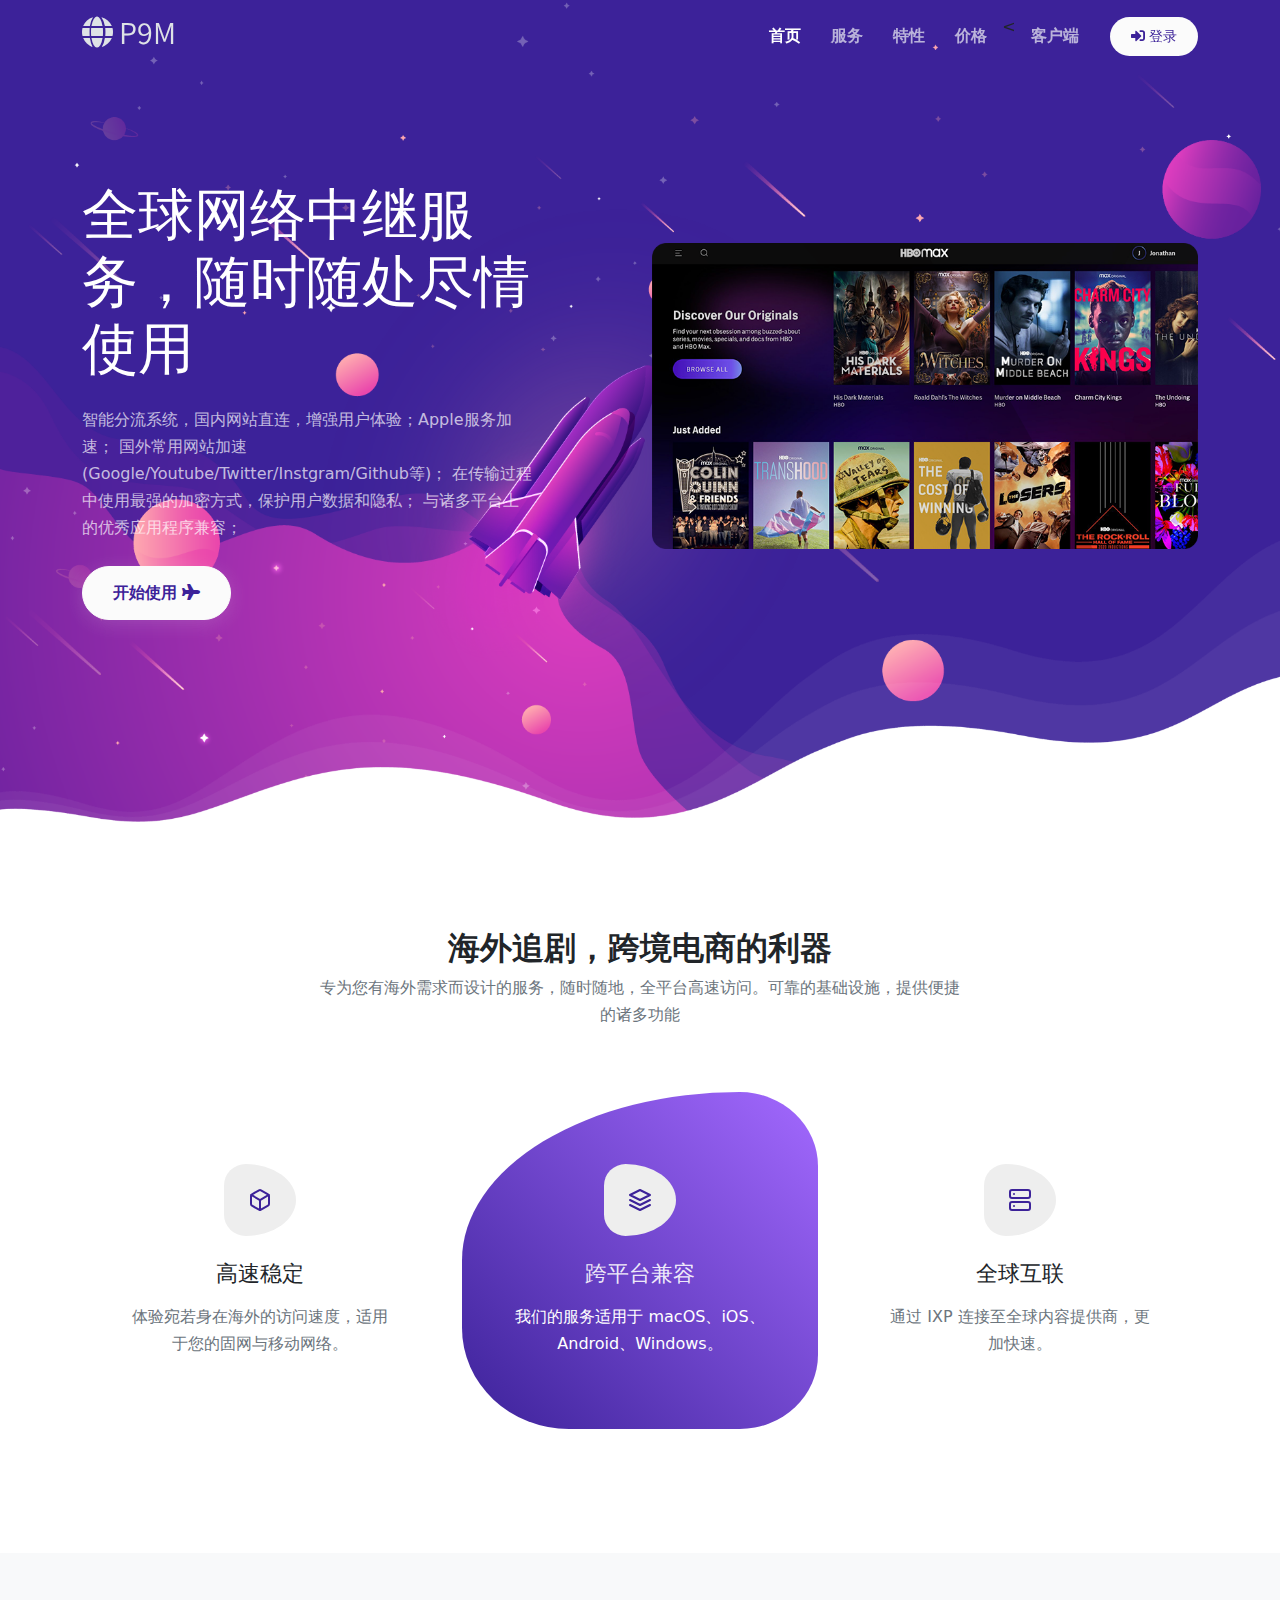
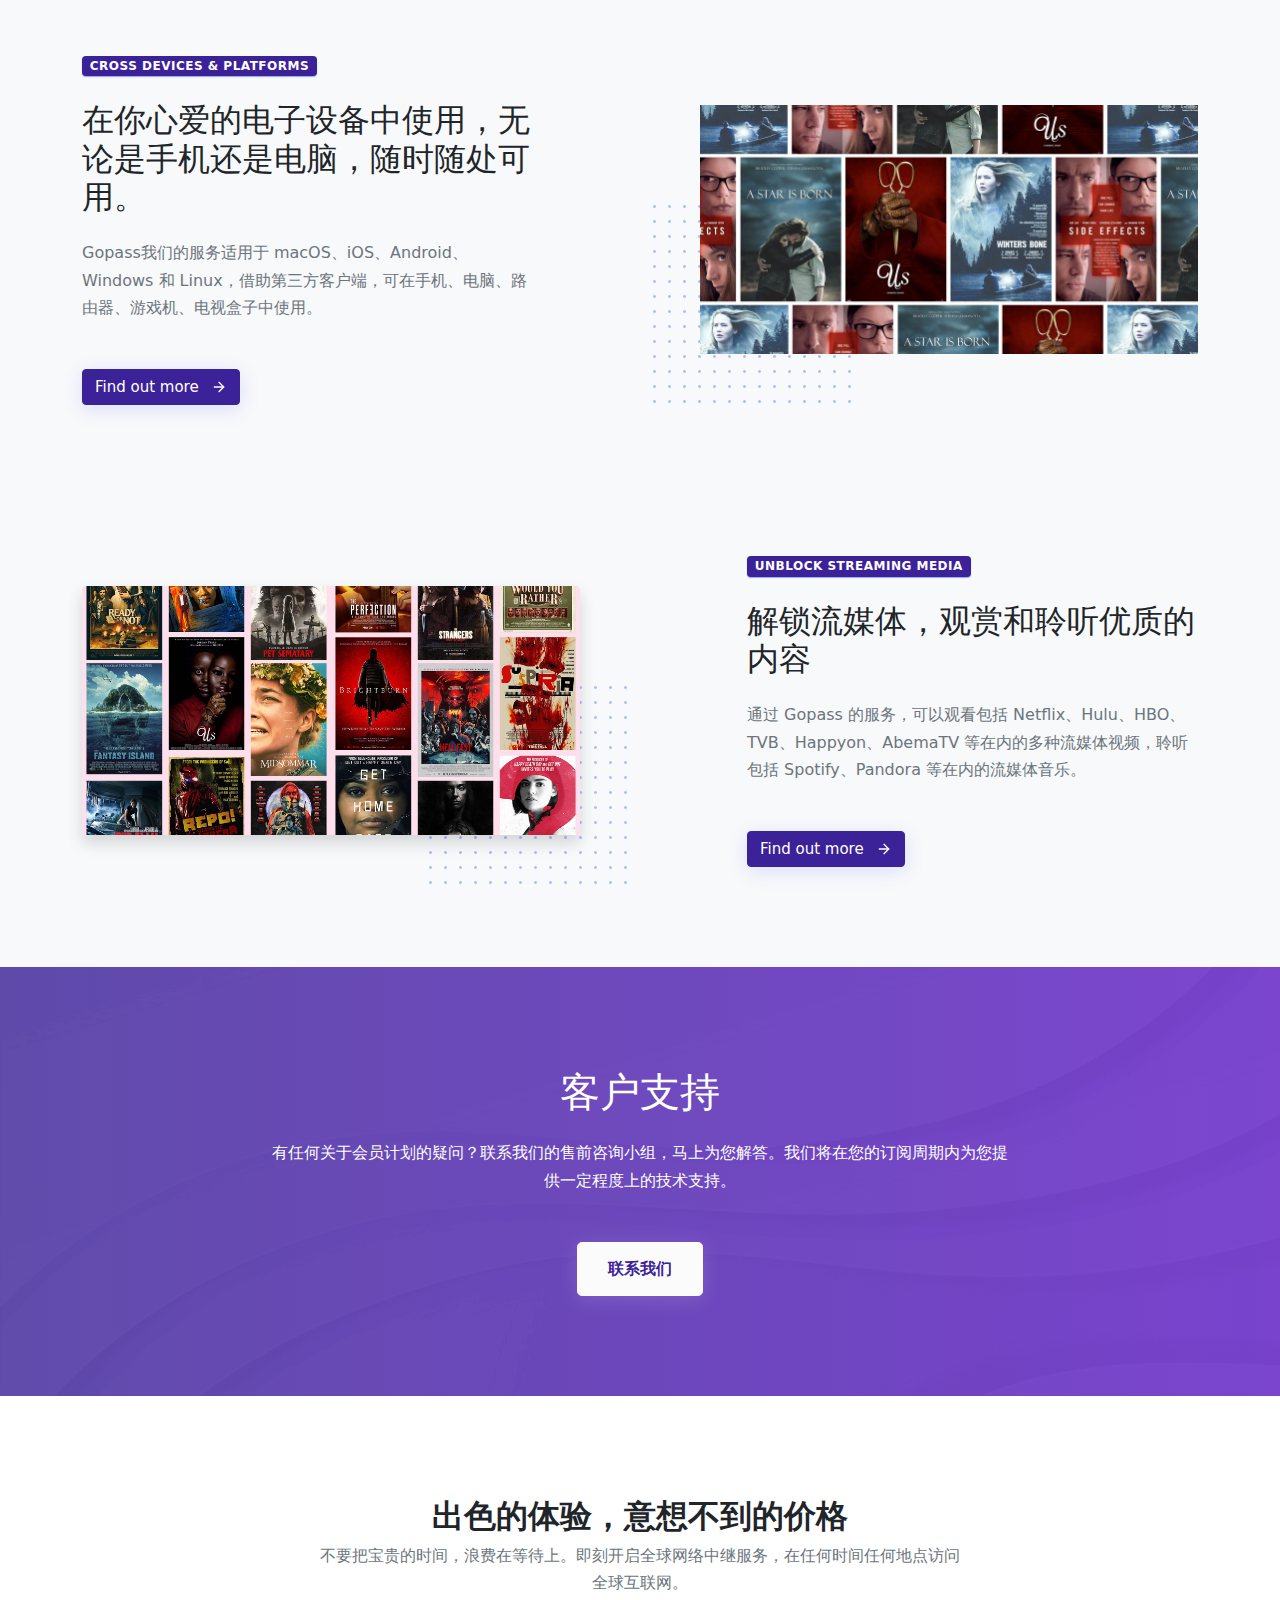
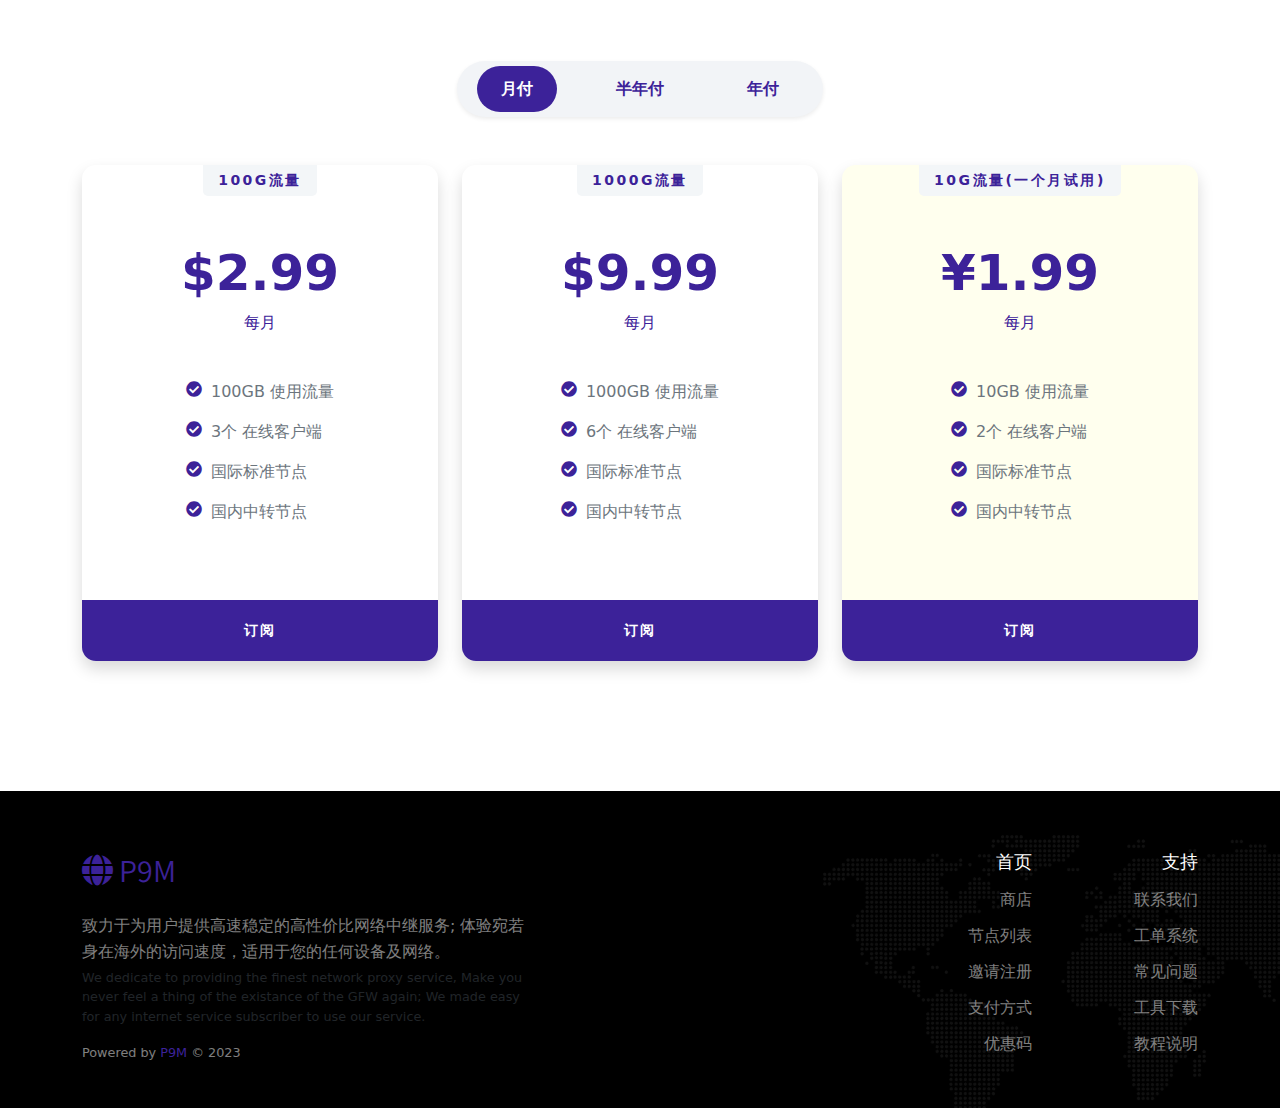
==== commit 0320285f: "plan changed" ====
--- a/public/index.html
+++ b/public/index.html
@@ -300,6 +300,12 @@
                                     href="#pills-monthly" role="tab" aria-controls="pills-monthly"
                                     aria-selected="true">月付</a>
                             </li>
+                            <li class="nav-item d-inline-block"><a class="nav-link rounded-pill" id="pills-semesterly-tab" data-bs-toggle="pill"
+                                href="#pills-semesterly" role="tab" aria-controls="pills-semesterly"
+                                aria-selected="true">半年付</a></li>
+                            <li class="nav-item d-inline-block"><a class="nav-link rounded-pill" id="pills-yearly-tab" data-bs-toggle="pill"
+                                    href="#pills-yearly" role="tab" aria-controls="pills-yearly"
+                                    aria-selected="true">年付</a></li>
                         </ul>
                     </div>
                     <div class="tab-content" id="pricingpills-tabContent">
@@ -309,11 +315,11 @@
                                 <div class="col-12 col-md-4 col-lg-4">
                                     <div class="pricing shadow rounded-lg">
                                         <div class="pricing-title">
-                                            300G流量
+                                            100G流量
                                         </div>
                                         <div class="pricing-padding">
                                             <div class="pricing-price">
-                                                <div>¥8.88</div>
+                                                <div>$2.99</div>
                                                 <div>每月</div>
                                             </div>
                                             <div class="pricing-details">
@@ -322,7 +328,7 @@
                                                         style="width:25px; height:25px;line-height: 20px;color:#3c2299;">
                                                         <i class="fas fa-check-circle"></i>
                                                     </div>
-                                                    <div class="pricing-item-label">300GB 使用流量</div>
+                                                    <div class="pricing-item-label">100GB 使用流量</div>
                                                 </div>
                                                 <div class="pricing-item">
                                                     <div
@@ -330,53 +336,6 @@
                                                         <i class="fas fa-check-circle"></i>
                                                     </div>
                                                     <div class="pricing-item-label">3个 在线客户端</div>
-                                                </div>
-                                                <div class="pricing-item">
-                                                    <div
-                                                        style="width:25px; height:25px;line-height: 20px;color:#3c2299;">
-                                                        <i class="fas fa-check-circle"></i>
-                                                    </div>
-                                                    <div class="pricing-item-label">国际标准节点</div>
-                                                </div>
-                                                <div class="pricing-item">
-                                                    <div
-                                                        style="width:25px; height:25px;line-height: 20px;color:#3c2299;">
-                                                        <i class="fas fa-check-circle"></i>
-                                                    </div>
-                                                    <div class="pricing-item-label">国内中转节点</div>
-                                                </div>
-                                            </div>
-                                        </div>
-                                        <div class="pricing-cta go-to-buy-page">
-                                            <a style="border-radius:0 0 14px 14px; background:#3c2299; color:#fff;"
-                                                href="https://vvv.p9m.net/">订阅</a>
-                                        </div>
-                                    </div>
-                                </div>
-                                <div class="col-12 col-md-4 col-lg-4">
-                                    <div class="pricing shadow rounded-lg">
-                                        <div class="pricing-title">
-                                            600G流量
-                                        </div>
-                                        <div class="pricing-padding">
-                                            <div class="pricing-price">
-                                                <div>¥15.88</div>
-                                                <div>每月</div>
-                                            </div>
-                                            <div class="pricing-details">
-                                                <div class="pricing-item">
-                                                    <div
-                                                        style="width:25px; height:25px;line-height: 20px;color:#3c2299;">
-                                                        <i class="fas fa-check-circle"></i>
-                                                    </div>
-                                                    <div class="pricing-item-label">600GB 使用流量</div>
-                                                </div>
-                                                <div class="pricing-item">
-                                                    <div
-                                                        style="width:25px; height:25px;line-height: 20px;color:#3c2299;">
-                                                        <i class="fas fa-check-circle"></i>
-                                                    </div>
-                                                    <div class="pricing-item-label">5个 在线客户端</div>
                                                 </div>
                                                 <div class="pricing-item">
                                                     <div
@@ -407,7 +366,7 @@
                                         </div>
                                         <div class="pricing-padding">
                                             <div class="pricing-price">
-                                                <div>¥25.88</div>
+                                                <div>$9.99</div>
                                                 <div>每月</div>
                                             </div>
                                             <div class="pricing-details">
@@ -423,7 +382,7 @@
                                                         style="width:25px; height:25px;line-height: 20px;color:#3c2299;">
                                                         <i class="fas fa-check-circle"></i>
                                                     </div>
-                                                    <div class="pricing-item-label">9个 在线客户端</div>
+                                                    <div class="pricing-item-label">6个 在线客户端</div>
                                                 </div>
                                                 <div class="pricing-item">
                                                     <div
@@ -447,12 +406,258 @@
                                         </div>
                                     </div>
                                 </div>
+                                <div class="col-12 col-md-4 col-lg-4">
+                                    <div class="pricing trial shadow rounded-lg">
+                                        <div class="pricing-title">
+                                            10G流量(一个月试用)
+                                        </div>
+                                        <div class="pricing-padding">
+                                            <div class="pricing-price">
+                                                <div>¥1.99</div>
+                                                <div>每月</div>
+                                            </div>
+                                            <div class="pricing-details">
+                                                <div class="pricing-item">
+                                                    <div
+                                                        style="width:25px; height:25px;line-height: 20px;color:#3c2299;">
+                                                        <i class="fas fa-check-circle"></i>
+                                                    </div>
+                                                    <div class="pricing-item-label">10GB 使用流量</div>
+                                                </div>
+                                                <div class="pricing-item">
+                                                    <div
+                                                        style="width:25px; height:25px;line-height: 20px;color:#3c2299;">
+                                                        <i class="fas fa-check-circle"></i>
+                                                    </div>
+                                                    <div class="pricing-item-label">2个 在线客户端</div>
+                                                </div>
+                                                <div class="pricing-item">
+                                                    <div
+                                                        style="width:25px; height:25px;line-height: 20px;color:#3c2299;">
+                                                        <i class="fas fa-check-circle"></i>
+                                                    </div>
+                                                    <div class="pricing-item-label">国际标准节点</div>
+                                                </div>
+                                                <div class="pricing-item">
+                                                    <div
+                                                        style="width:25px; height:25px;line-height: 20px;color:#3c2299;">
+                                                        <i class="fas fa-check-circle"></i>
+                                                    </div>
+                                                    <div class="pricing-item-label">国内中转节点</div>
+                                                </div>
+                                            </div>
+                                        </div>
+                                        <div class="pricing-cta go-to-buy-page">
+                                            <a style="border-radius:0 0 14px 14px; background:#3c2299; color:#fff;"
+                                                href="https://vvv.p9m.net/">订阅</a>
+                                        </div>
+                                    </div>
+                                </div>
                             </div>
                         </div>
                         <!-- end monthly tab pane -->
-                    </div>
-                </div>
-                <!-- end yearly tab pane -->
+                        <div class="tab-pane fade" id="pills-semesterly" role="tabpanel"
+                            aria-labelledby="pills-semesterly-tab">
+                            <div class="row mt-5">
+                                <div class="col-12 col-md-4 col-lg-4">
+                                    <div class="pricing shadow rounded-lg">
+                                        <div class="pricing-title">
+                                            100G流量
+                                        </div>
+                                        <div class="pricing-padding">
+                                            <div class="pricing-price">
+                                                <div>$1.99</div>
+                                                <div>每月</div>
+                                            </div>
+                                            <div class="pricing-details">
+                                                <div class="pricing-item">
+                                                    <div
+                                                        style="width:25px; height:25px;line-height: 20px;color:#3c2299;">
+                                                        <i class="fas fa-check-circle"></i>
+                                                    </div>
+                                                    <div class="pricing-item-label">100GB 使用流量</div>
+                                                </div>
+                                                <div class="pricing-item">
+                                                    <div
+                                                        style="width:25px; height:25px;line-height: 20px;color:#3c2299;">
+                                                        <i class="fas fa-check-circle"></i>
+                                                    </div>
+                                                    <div class="pricing-item-label">3个 在线客户端</div>
+                                                </div>
+                                                <div class="pricing-item">
+                                                    <div
+                                                        style="width:25px; height:25px;line-height: 20px;color:#3c2299;">
+                                                        <i class="fas fa-check-circle"></i>
+                                                    </div>
+                                                    <div class="pricing-item-label">国际标准节点</div>
+                                                </div>
+                                                <div class="pricing-item">
+                                                    <div
+                                                        style="width:25px; height:25px;line-height: 20px;color:#3c2299;">
+                                                        <i class="fas fa-check-circle"></i>
+                                                    </div>
+                                                    <div class="pricing-item-label">国内中转节点</div>
+                                                </div>
+                                            </div>
+                                        </div>
+                                        <div class="pricing-cta go-to-buy-page">
+                                            <a style="border-radius:0 0 14px 14px; background:#3c2299; color:#fff;"
+                                                href="https://vvv.p9m.net/">订阅</a>
+                                        </div>
+                                    </div>
+                                </div>
+                                <div class="col-12 col-md-4 col-lg-4">
+                                    <div class="pricing shadow rounded-lg">
+                                        <div class="pricing-title">
+                                            1000G流量
+                                        </div>
+                                        <div class="pricing-padding">
+                                            <div class="pricing-price">
+                                                <div>$8.99</div>
+                                                <div>每月</div>
+                                            </div>
+                                            <div class="pricing-details">
+                                                <div class="pricing-item">
+                                                    <div
+                                                        style="width:25px; height:25px;line-height: 20px;color:#3c2299;">
+                                                        <i class="fas fa-check-circle"></i>
+                                                    </div>
+                                                    <div class="pricing-item-label">1000GB 使用流量</div>
+                                                </div>
+                                                <div class="pricing-item">
+                                                    <div
+                                                        style="width:25px; height:25px;line-height: 20px;color:#3c2299;">
+                                                        <i class="fas fa-check-circle"></i>
+                                                    </div>
+                                                    <div class="pricing-item-label">6个 在线客户端</div>
+                                                </div>
+                                                <div class="pricing-item">
+                                                    <div
+                                                        style="width:25px; height:25px;line-height: 20px;color:#3c2299;">
+                                                        <i class="fas fa-check-circle"></i>
+                                                    </div>
+                                                    <div class="pricing-item-label">国际标准节点</div>
+                                                </div>
+                                                <div class="pricing-item">
+                                                    <div
+                                                        style="width:25px; height:25px;line-height: 20px;color:#3c2299;">
+                                                        <i class="fas fa-check-circle"></i>
+                                                    </div>
+                                                    <div class="pricing-item-label">国内中转节点</div>
+                                                </div>
+                                            </div>
+                                        </div>
+                                        <div class="pricing-cta go-to-buy-page">
+                                            <a style="border-radius:0 0 14px 14px; background:#3c2299; color:#fff;"
+                                                href="https://vvv.p9m.net/">订阅</a>
+                                        </div>
+                                    </div>
+                                </div>
+                            </div>
+                        </div>
+                        <!-- end semesterly tab pane -->
+                        <div class="tab-pane fade" id="pills-yearly" role="tabpanel"
+                            aria-labelledby="pills-yearly-tab">
+                            <div class="row mt-5">
+                                <div class="col-12 col-md-4 col-lg-4">
+                                    <div class="pricing shadow rounded-lg">
+                                        <div class="pricing-title">
+                                            100G流量
+                                        </div>
+                                        <div class="pricing-padding">
+                                            <div class="pricing-price">
+                                                <div>$1.59</div>
+                                                <div>每月</div>
+                                            </div>
+                                            <div class="pricing-details">
+                                                <div class="pricing-item">
+                                                    <div
+                                                        style="width:25px; height:25px;line-height: 20px;color:#3c2299;">
+                                                        <i class="fas fa-check-circle"></i>
+                                                    </div>
+                                                    <div class="pricing-item-label">100GB 使用流量</div>
+                                                </div>
+                                                <div class="pricing-item">
+                                                    <div
+                                                        style="width:25px; height:25px;line-height: 20px;color:#3c2299;">
+                                                        <i class="fas fa-check-circle"></i>
+                                                    </div>
+                                                    <div class="pricing-item-label">3个 在线客户端</div>
+                                                </div>
+                                                <div class="pricing-item">
+                                                    <div
+                                                        style="width:25px; height:25px;line-height: 20px;color:#3c2299;">
+                                                        <i class="fas fa-check-circle"></i>
+                                                    </div>
+                                                    <div class="pricing-item-label">国际标准节点</div>
+                                                </div>
+                                                <div class="pricing-item">
+                                                    <div
+                                                        style="width:25px; height:25px;line-height: 20px;color:#3c2299;">
+                                                        <i class="fas fa-check-circle"></i>
+                                                    </div>
+                                                    <div class="pricing-item-label">国内中转节点</div>
+                                                </div>
+                                            </div>
+                                        </div>
+                                        <div class="pricing-cta go-to-buy-page">
+                                            <a style="border-radius:0 0 14px 14px; background:#3c2299; color:#fff;"
+                                                href="https://vvv.p9m.net/">订阅</a>
+                                        </div>
+                                    </div>
+                                </div>
+                                <div class="col-12 col-md-4 col-lg-4">
+                                    <div class="pricing shadow rounded-lg">
+                                        <div class="pricing-title">
+                                            1000G流量
+                                        </div>
+                                        <div class="pricing-padding">
+                                            <div class="pricing-price">
+                                                <div>$6.99</div>
+                                                <div>每月</div>
+                                            </div>
+                                            <div class="pricing-details">
+                                                <div class="pricing-item">
+                                                    <div
+                                                        style="width:25px; height:25px;line-height: 20px;color:#3c2299;">
+                                                        <i class="fas fa-check-circle"></i>
+                                                    </div>
+                                                    <div class="pricing-item-label">1000GB 使用流量</div>
+                                                </div>
+                                                <div class="pricing-item">
+                                                    <div
+                                                        style="width:25px; height:25px;line-height: 20px;color:#3c2299;">
+                                                        <i class="fas fa-check-circle"></i>
+                                                    </div>
+                                                    <div class="pricing-item-label">6个 在线客户端</div>
+                                                </div>
+                                                <div class="pricing-item">
+                                                    <div
+                                                        style="width:25px; height:25px;line-height: 20px;color:#3c2299;">
+                                                        <i class="fas fa-check-circle"></i>
+                                                    </div>
+                                                    <div class="pricing-item-label">国际标准节点</div>
+                                                </div>
+                                                <div class="pricing-item">
+                                                    <div
+                                                        style="width:25px; height:25px;line-height: 20px;color:#3c2299;">
+                                                        <i class="fas fa-check-circle"></i>
+                                                    </div>
+                                                    <div class="pricing-item-label">国内中转节点</div>
+                                                </div>
+                                            </div>
+                                        </div>
+                                        <div class="pricing-cta go-to-buy-page">
+                                            <a style="border-radius:0 0 14px 14px; background:#3c2299; color:#fff;"
+                                                href="https://vvv.p9m.net/">订阅</a>
+                                        </div>
+                                    </div>
+                                </div>
+                            </div>
+                        </div>
+                        <!-- end yearly tab pane -->
+                    </div>
+                </div>
             </div>
             <!-- end tab content -->
         </div>
@@ -483,10 +688,8 @@
                             internet service subscriber to use our service.</p>
                         <p class="text-white-50 mb-0" style="font-size: 0.8rem!important;">
                             Powered by
-                            <a href="/staff.html" data-bs-original-title="" title="">V2board</a>
-                            © The theme by
-                            <a href="https://github.com/GZ1903" target="_blank" data-bs-original-title=""
-                                title="">GZ</a>
+                            <a href="/staff.html" data-bs-original-title="" title="">P9M</a>
+                            © 2023
                         </p>
                     </div>
                 </div>
--- a/public/static/css/style.css
+++ b/public/static/css/style.css
@@ -1941,6 +1941,9 @@
     margin-bottom: 30px;
     text-align: center;
 }
+.pricing.trial {
+    background-color: #ffe;
+}
 
 .pricing.pricing-highlight .pricing-title {
     background-color: #6777ef;
@@ -2043,6 +2046,7 @@
 
 .pricing-tab .nav-pills .nav-link {
     padding: 10px 24px;
+    color: #3c2299;
 }
 
 .pricing-tab .nav-pills .nav-link.active {
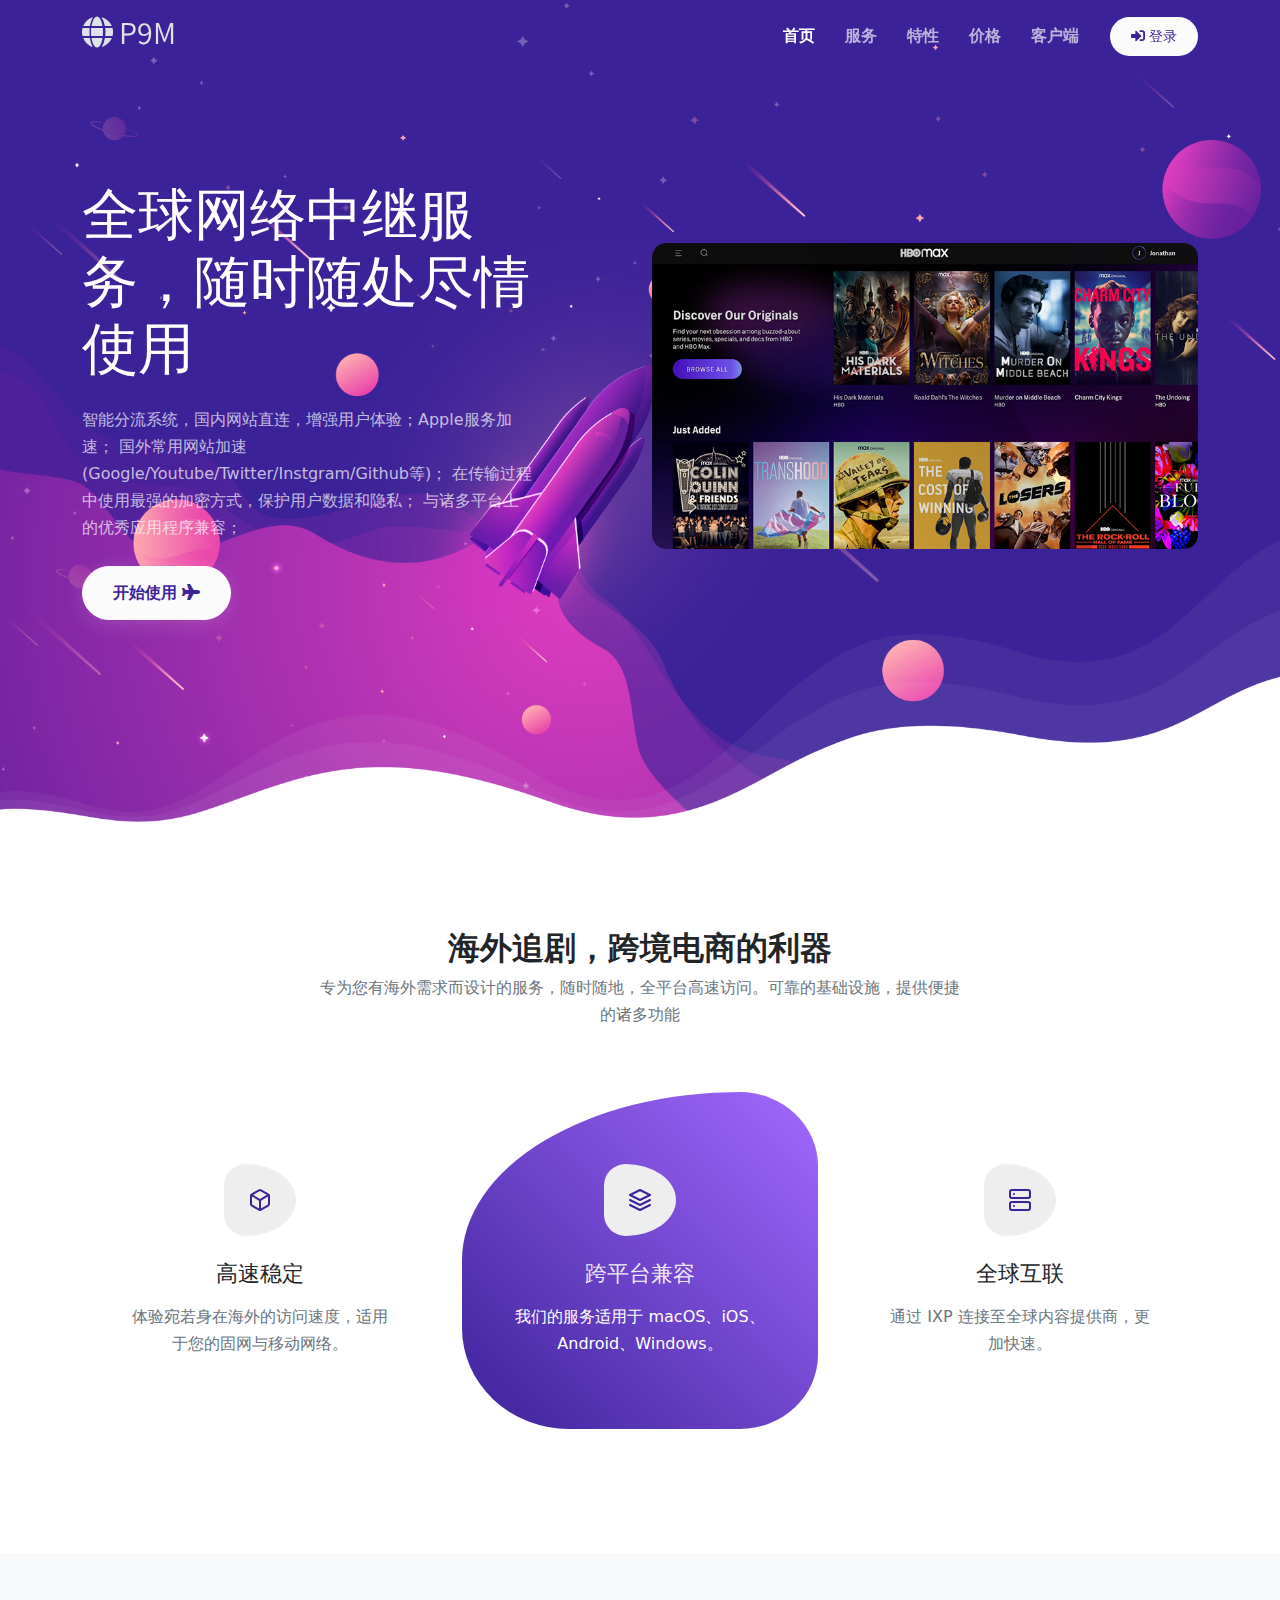
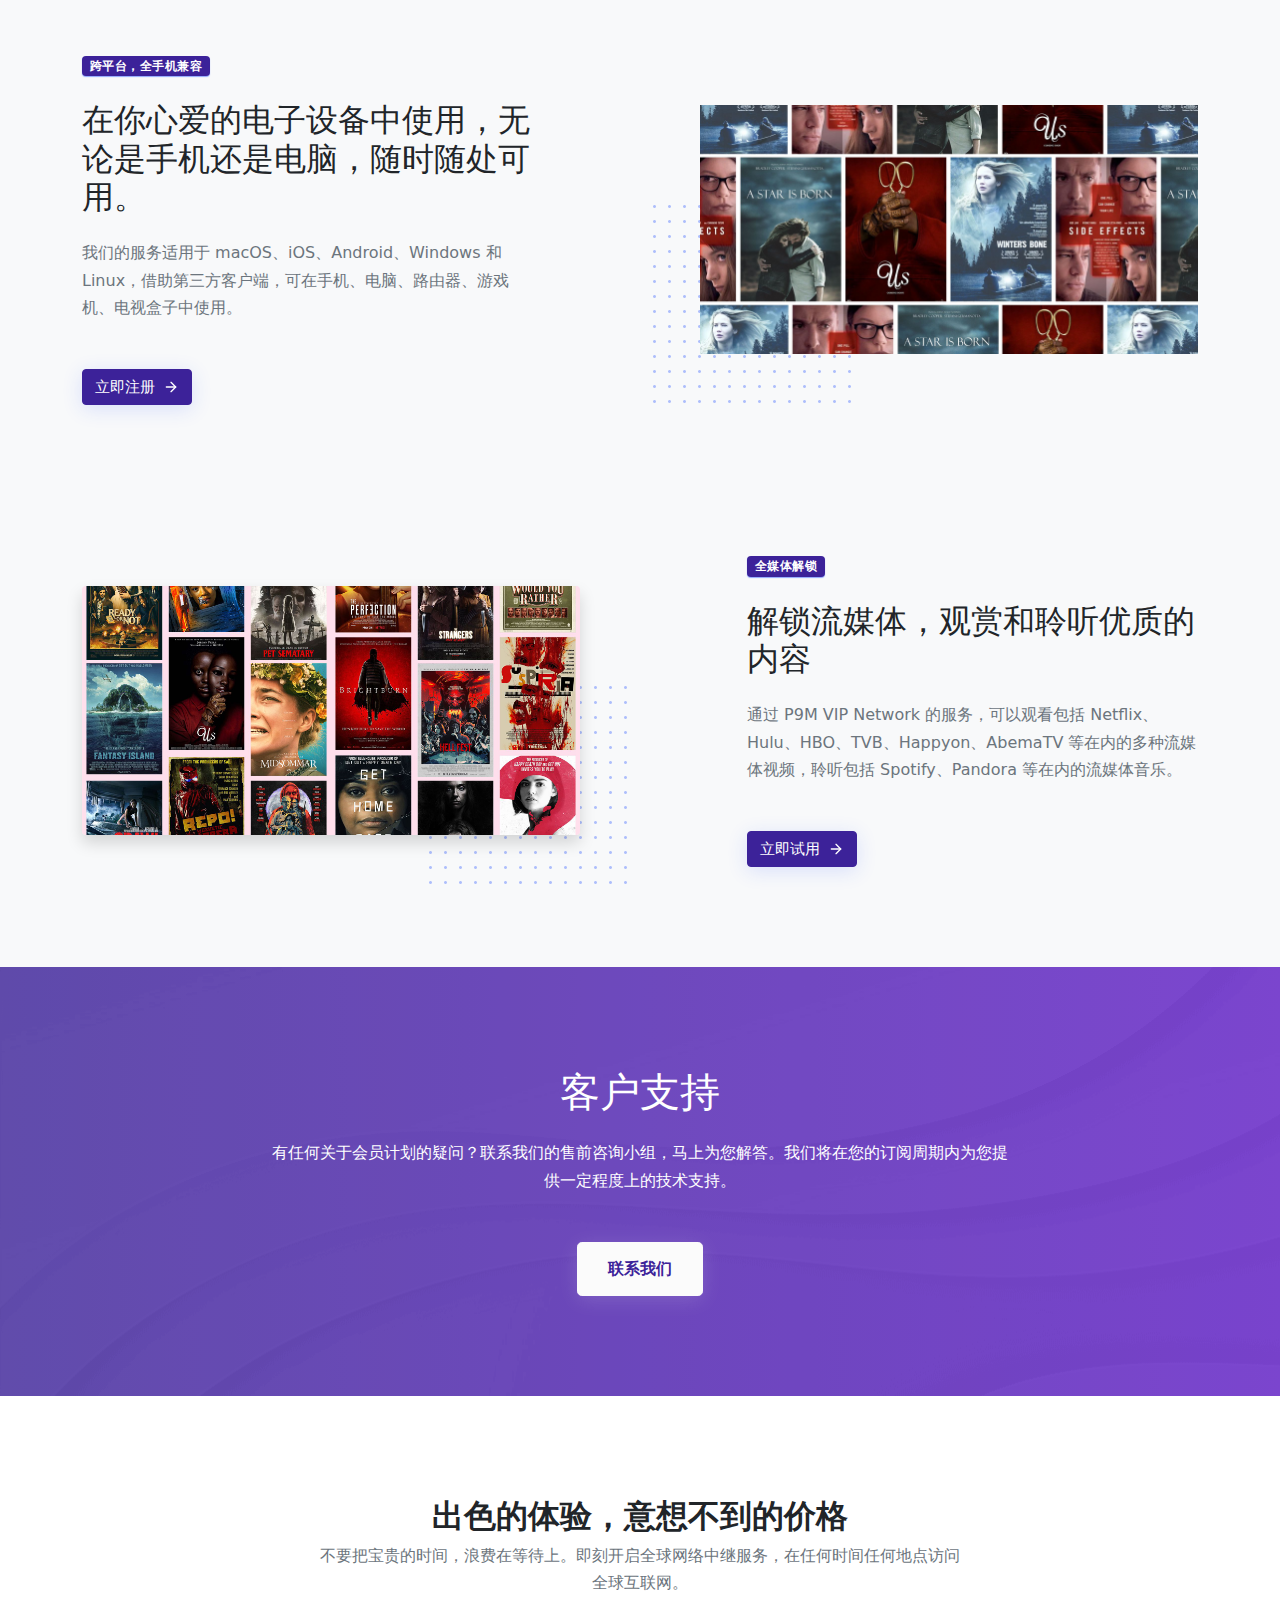
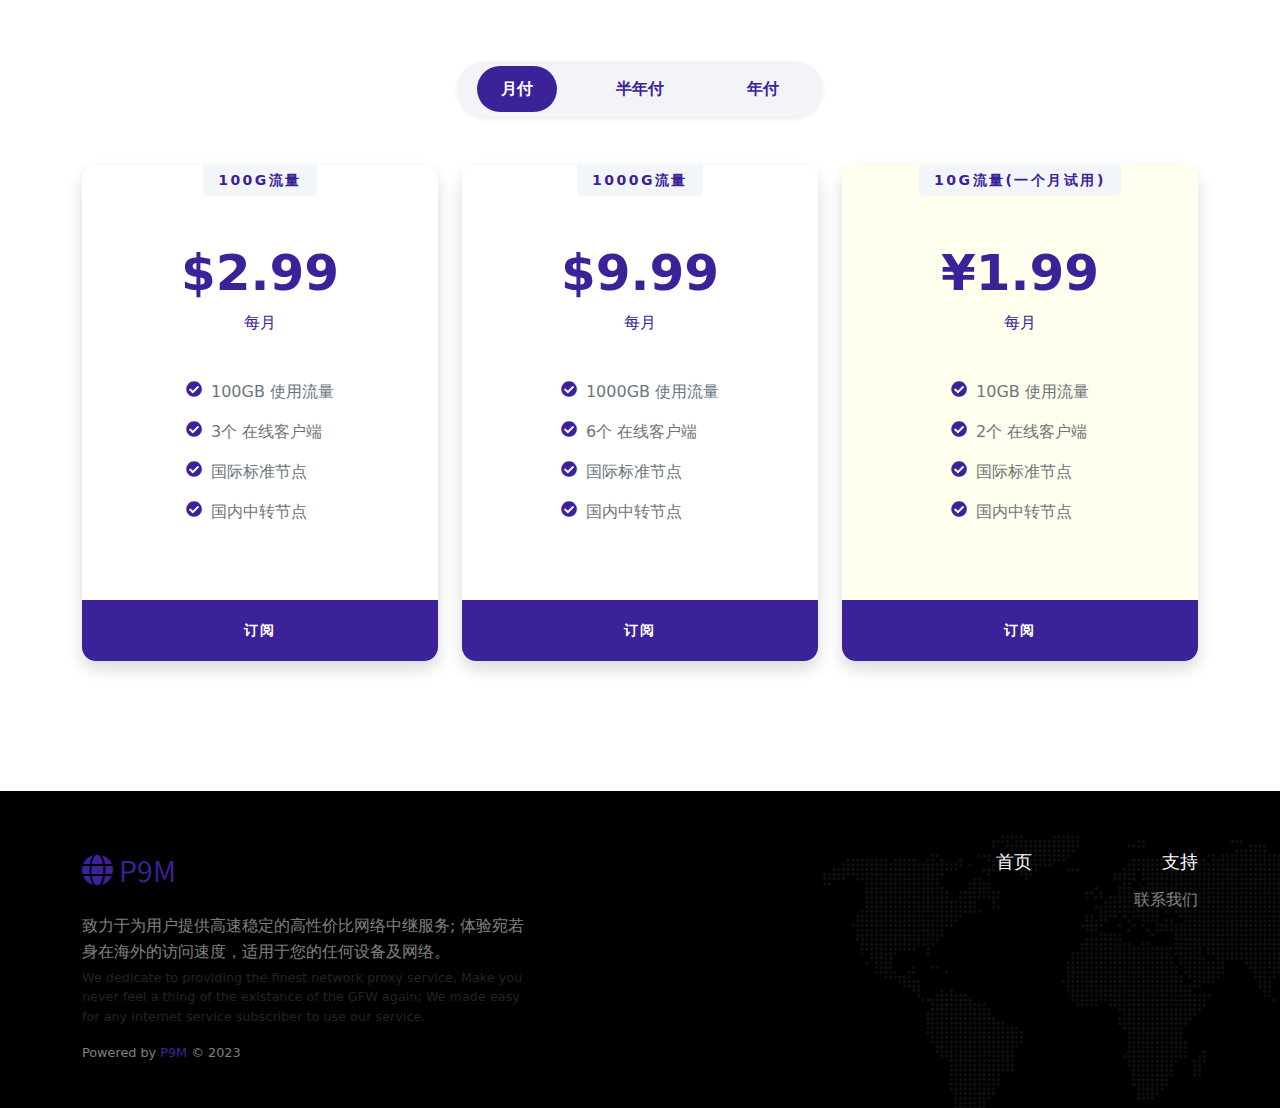
==== commit ebc44856: "update links" ====
--- a/public/index.html
+++ b/public/index.html
@@ -43,17 +43,20 @@
                     <li class="nav-item"><a href="/#services" class="nav-link">服务</a></li>
                     <li class="nav-item"><a href="/#features" class="nav-link">特性</a></li>
                     <li class="nav-item"><a href="/#pricing" class="nav-link">价格</a></li>
-                    <<li class="nav-item client">
+                    <li class="nav-item client">
                         <a href="#" class="nav-link">客户端</a>
                         <ol class="title">
                             <li>
-                                <a href="/LuFly.apk">Android</a>
+                                <a href="https://vvv.p9m.net/#/knowledge">Android</a>
                             </li>
                             <li>
-                                <a href="/LuFly.exe">Windows</a>
+                                <a href="https://vvv.p9m.net/#/knowledge">iOS</a>
                             </li>
                             <li>
-                                <a href="/LuFly.pkg">MacOS</a>
+                                <a href="https://vvv.p9m.net/#/knowledge">Windows</a>
+                            </li>
+                            <li>
+                                <a href="https://vvv.p9m.net/#/knowledge">MacOS</a>
                             </li>
                         </ol>
                     </li>
@@ -205,11 +208,11 @@
         <div class="container">
             <div class="row align-items-center mb-5">
                 <div class="col-md-5 order-2 order-md-1 mt-md-0 mt-5">
-                    <span class="badge badge-pill badge-primary mb-4">CROSS DEVICES &amp; PLATFORMS</span>
+                    <span class="badge badge-pill badge-primary mb-4">跨平台，全手机兼容</span>
                     <h2 class="mb-4">在你心爱的电子设备中使用，无论是手机还是电脑，随时随处可用。</h2>
-                    <p class="text-muted mb-5">Gopass我们的服务适用于 macOS、iOS、Android、Windows 和
+                    <p class="text-muted mb-5">我们的服务适用于 macOS、iOS、Android、Windows 和
                         Linux，借助第三方客户端，可在手机、电脑、路由器、游戏机、电视盒子中使用。</p>
-                    <a href="https://vvv.p9m.net/#/register" class="btn btn-primary">Find out more <svg
+                    <a href="https://vvv.p9m.net/#/register" class="btn btn-primary">立即注册<svg
                             xmlns="http://www.w3.org/2000/svg" width="24" height="24" viewBox="0 0 24 24" fill="none"
                             stroke="currentColor" stroke-width="2" stroke-linecap="round" stroke-linejoin="round"
                             class="feather feather-arrow-right icon-xs ms-2">
@@ -238,11 +241,11 @@
                     </div>
                 </div>
                 <div class="col-md-5 ms-md-auto">
-                    <span class="badge badge-pill badge-primary mb-4">UNBLOCK STREAMING MEDIA</span>
+                    <span class="badge badge-pill badge-primary mb-4">全媒体解锁</span>
                     <h2 class="mb-4">解锁流媒体，观赏和聆听优质的内容</h2>
-                    <p class="text-muted mb-5">通过 Gopass 的服务，可以观看包括 Netflix、Hulu、HBO、TVB、Happyon、AbemaTV
+                    <p class="text-muted mb-5">通过 P9M VIP Network 的服务，可以观看包括 Netflix、Hulu、HBO、TVB、Happyon、AbemaTV
                         等在内的多种流媒体视频，聆听包括 Spotify、Pandora 等在内的流媒体音乐。</p>
-                    <a href="https://vvv.p9m.net/#/register" class="btn btn-primary">Find out more <svg
+                    <a href="https://vvv.p9m.net/#/register" class="btn btn-primary">立即试用<svg
                             xmlns="http://www.w3.org/2000/svg" width="24" height="24" viewBox="0 0 24 24" fill="none"
                             stroke="currentColor" stroke-width="2" stroke-linecap="round" stroke-linejoin="round"
                             class="feather feather-arrow-right icon-xs ms-2">
@@ -267,7 +270,7 @@
                         <h1 class="text-white mb-4">客户支持</h1>
                         <p class="text-white mb-5 font-size-16">
                             有任何关于会员计划的疑问？联系我们的售前咨询小组，马上为您解答。我们将在您的订阅周期内为您提供一定程度上的技术支持。</p>
-                        <a href="https://github.com/gz1903"
+                        <a href="https://t.me/polanyi"
                             class="btn btn-lg btn-light fw-bold">联系我们</a>
                     </div>
                 </div>
@@ -702,6 +705,7 @@
                         <div class="col-lg-3 col-6">
                             <div class="mt-4 mt-lg-0">
                                 <h4 class="text-white font-size-18 mb-3 text-end">首页</h4>
+                                <!--
                                 <ul class="list-unstyled footer-sub-menu">
                                     <li class="text-end"><a href="https://vvv.p9m.net/" class="footer-link">商店</a></li>
                                     <li class="text-end"><a href="https://vvv.p9m.net/" class="footer-link">节点列表</a>
@@ -712,6 +716,7 @@
                                     </li>
                                     <li class="text-end"><a href="https://vvv.p9m.net/" class="footer-link">优惠码</a></li>
                                 </ul>
+                                -->
                             </div>
                         </div>
                         <div class="col-lg-3 col-6">
@@ -722,6 +727,7 @@
                                             href="http://wpa.qq.com/msgrd?v=3&uin=1243453927&site=qq&menu=yes"
                                             class="footer-link">联系我们</a>
                                     </li>
+                                    <!--
                                     <li class="text-end"><a href="https://vvv.p9m.net/" class="footer-link">工单系统</a>
                                     </li>
                                     <li class="text-end"><a href="https://vvv.p9m.net/" class="footer-link">常见问题</a>
@@ -730,6 +736,7 @@
                                     </li>
                                     <li class="text-end"><a href="https://vvv.p9m.net/" class="footer-link">教程说明</a>
                                     </li>
+                                    -->
                                 </ul>
                             </div>
                         </div>
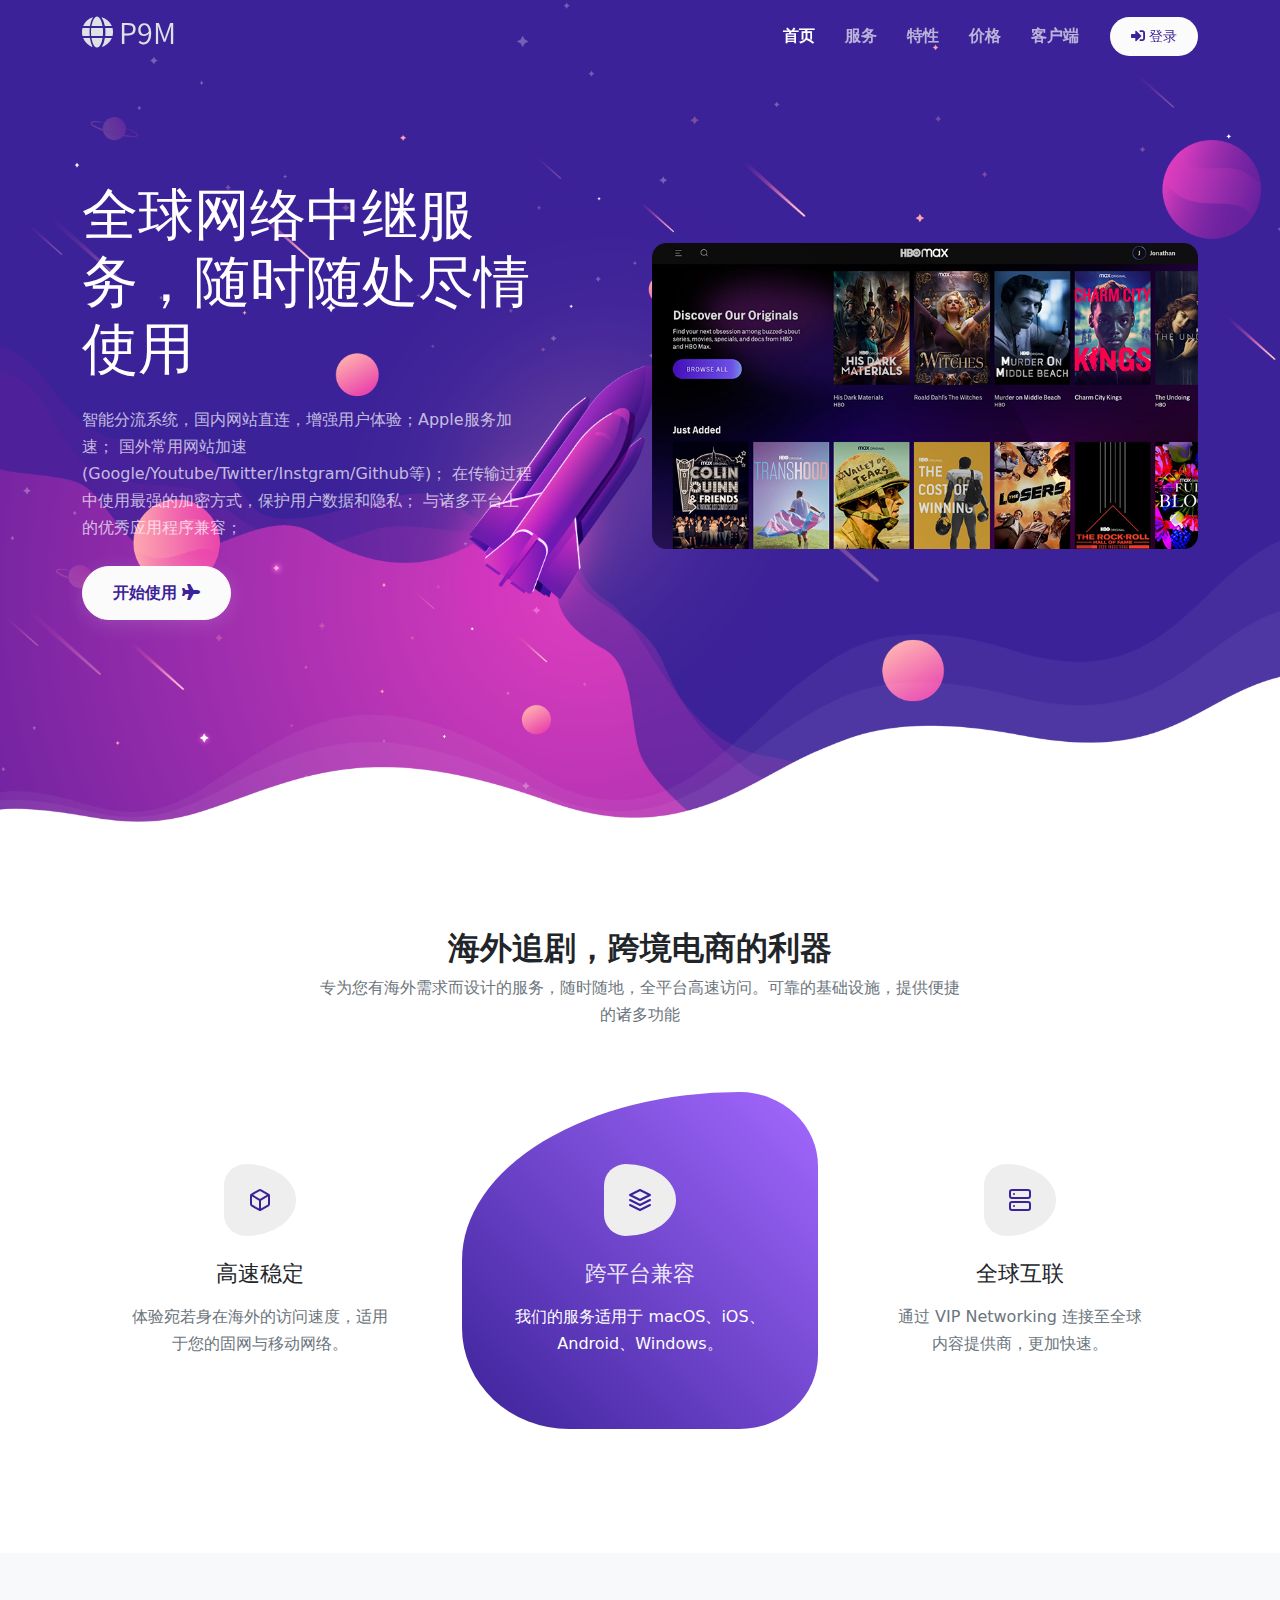
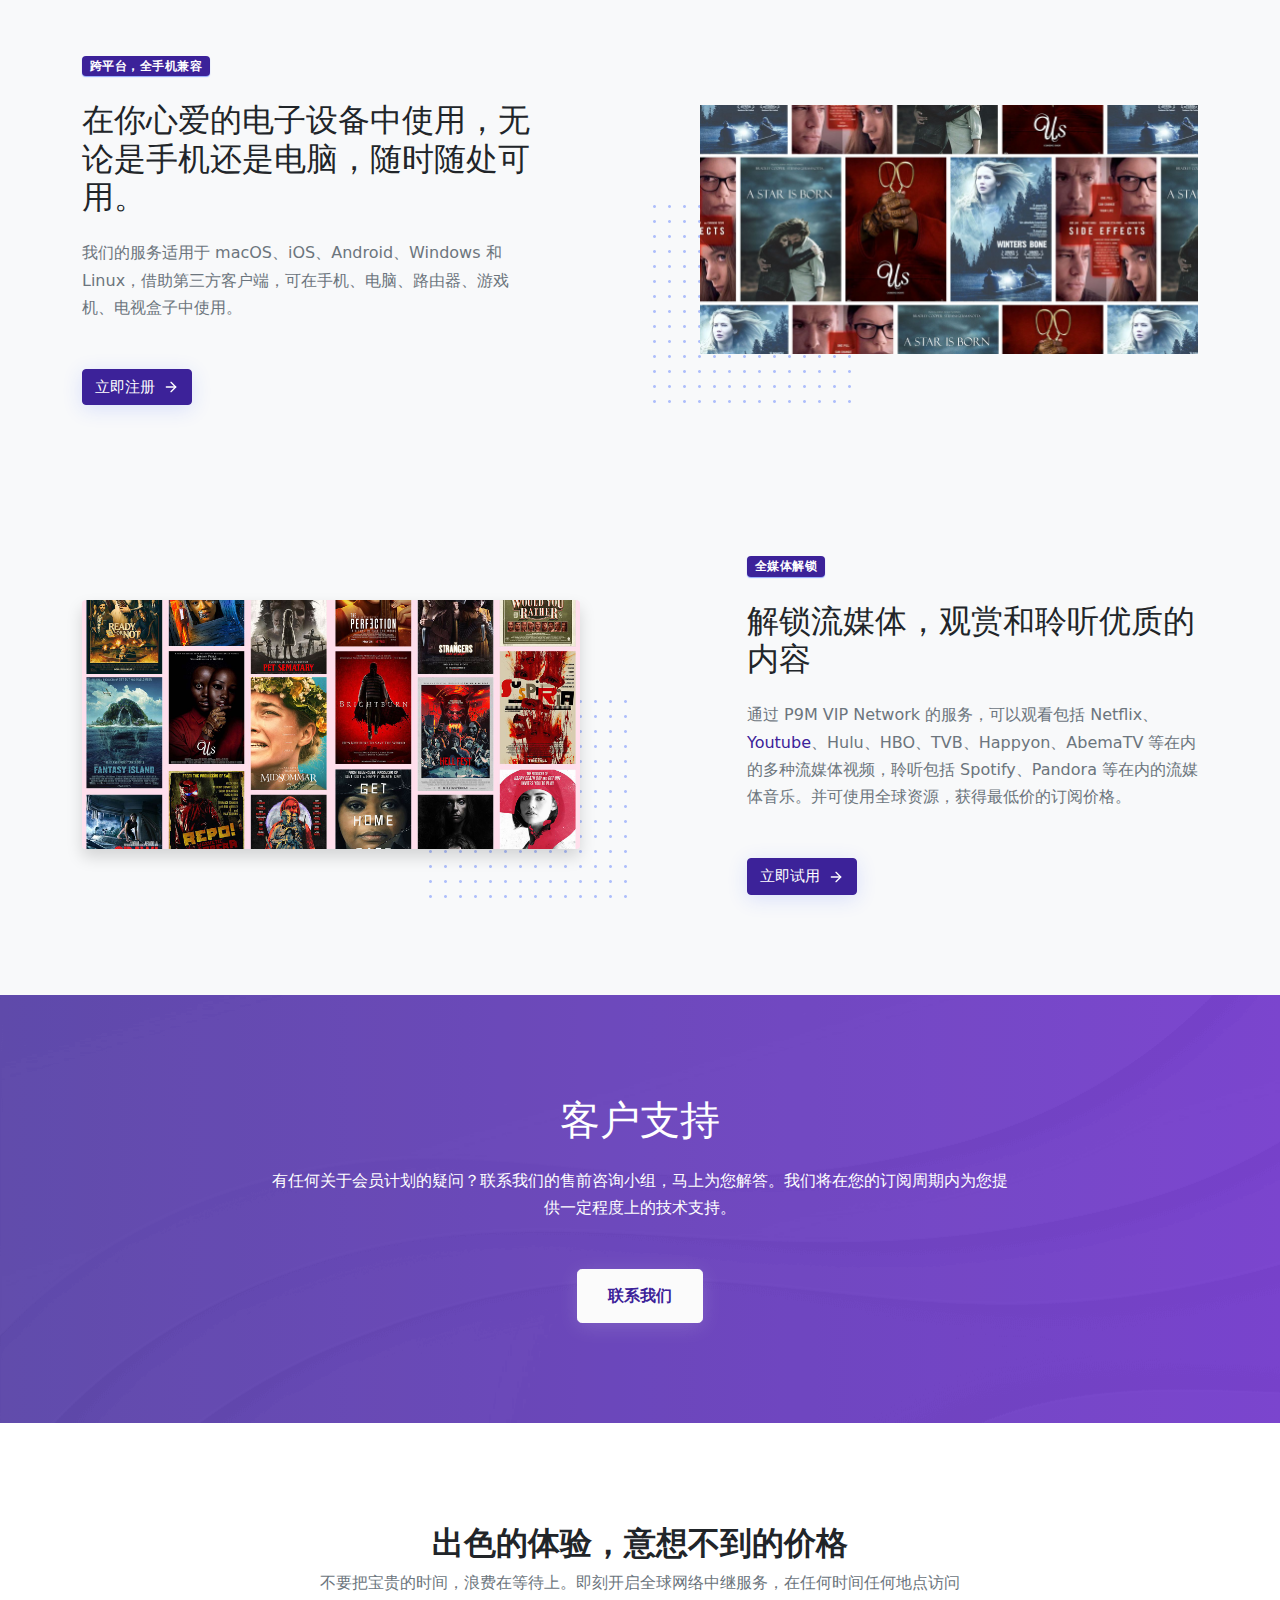
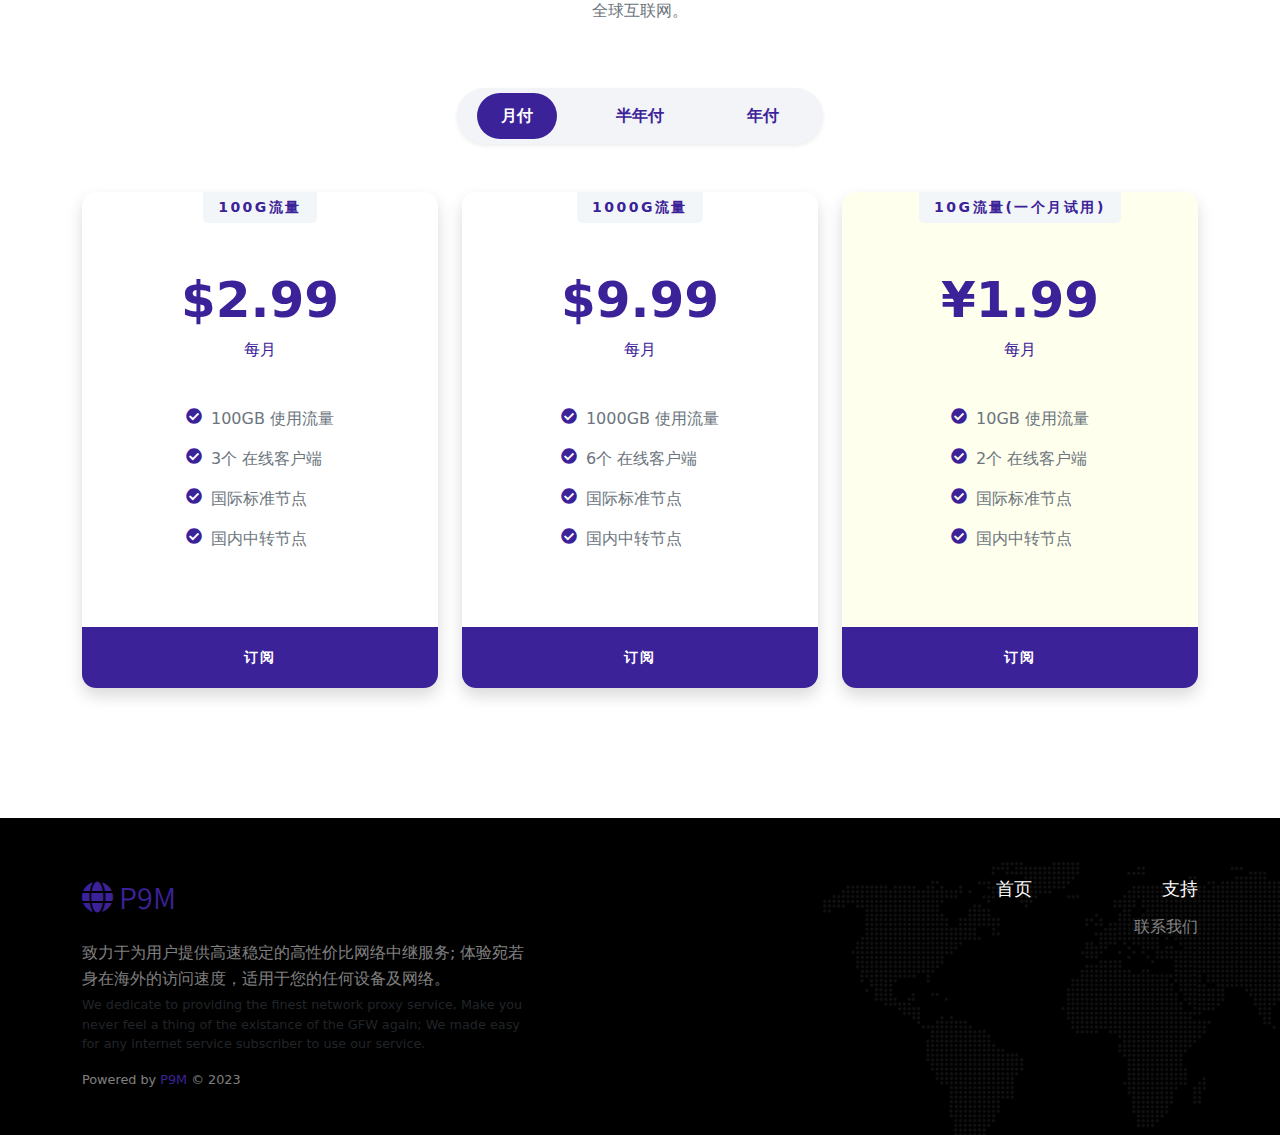
==== commit 92014cb3: "add youtube link" ====
--- a/public/index.html
+++ b/public/index.html
@@ -190,7 +190,7 @@
                                 </svg>
                             </div>
                             <h4 class="mb-3 font-size-22">全球互联</h4>
-                            <p class="text-muted mb-0">通过 IXP 连接至全球内容提供商，更加快速。</p>
+                            <p class="text-muted mb-0">通过 VIP Networking 连接至全球内容提供商，更加快速。</p>
                         </div>
                     </div>
                 </div>
@@ -243,8 +243,8 @@
                 <div class="col-md-5 ms-md-auto">
                     <span class="badge badge-pill badge-primary mb-4">全媒体解锁</span>
                     <h2 class="mb-4">解锁流媒体，观赏和聆听优质的内容</h2>
-                    <p class="text-muted mb-5">通过 P9M VIP Network 的服务，可以观看包括 Netflix、Hulu、HBO、TVB、Happyon、AbemaTV
-                        等在内的多种流媒体视频，聆听包括 Spotify、Pandora 等在内的流媒体音乐。</p>
+                    <p class="text-muted mb-5">通过 P9M VIP Network 的服务，可以观看包括 Netflix、<a href="./subscriptions/youtube.html">Youtube</a>、Hulu、HBO、TVB、Happyon、AbemaTV
+                        等在内的多种流媒体视频，聆听包括 Spotify、Pandora 等在内的流媒体音乐。并可使用全球资源，获得最低价的订阅价格。</p>
                     <a href="https://vvv.p9m.net/#/register" class="btn btn-primary">立即试用<svg
                             xmlns="http://www.w3.org/2000/svg" width="24" height="24" viewBox="0 0 24 24" fill="none"
                             stroke="currentColor" stroke-width="2" stroke-linecap="round" stroke-linejoin="round"
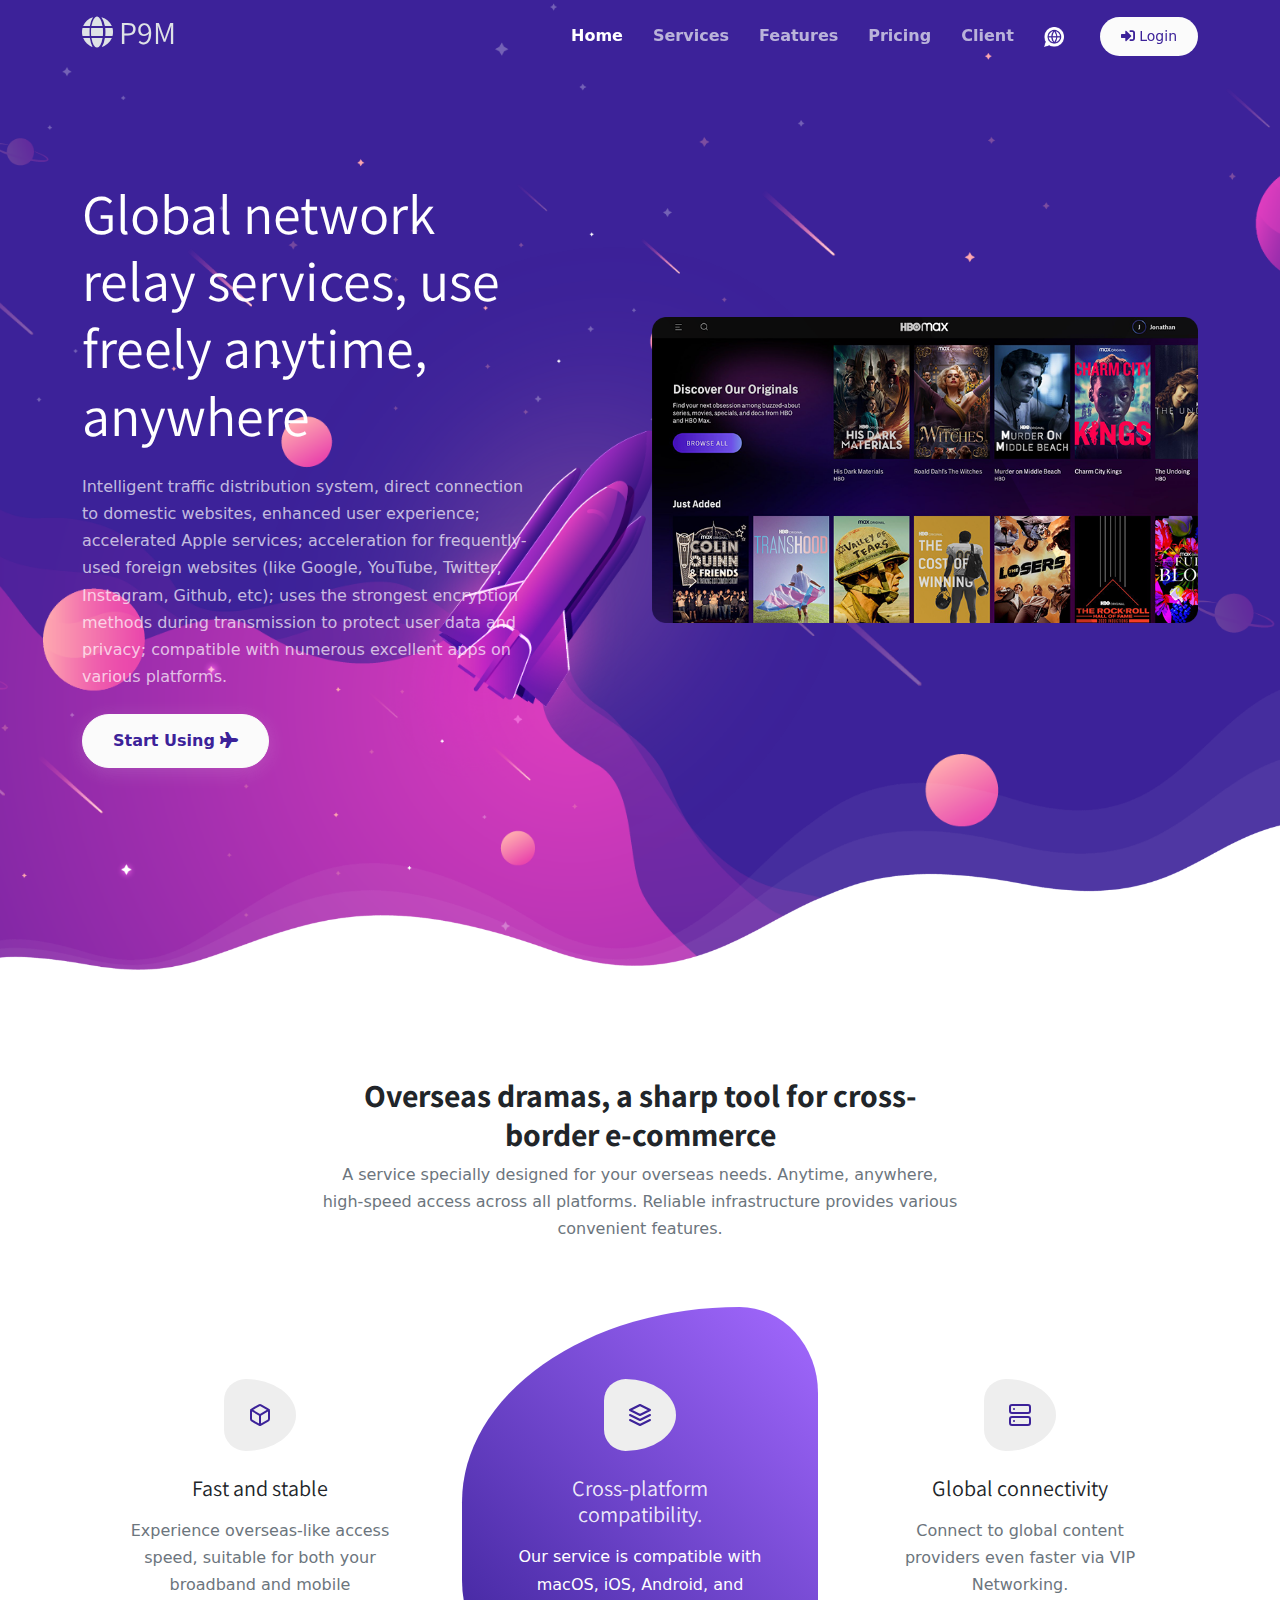
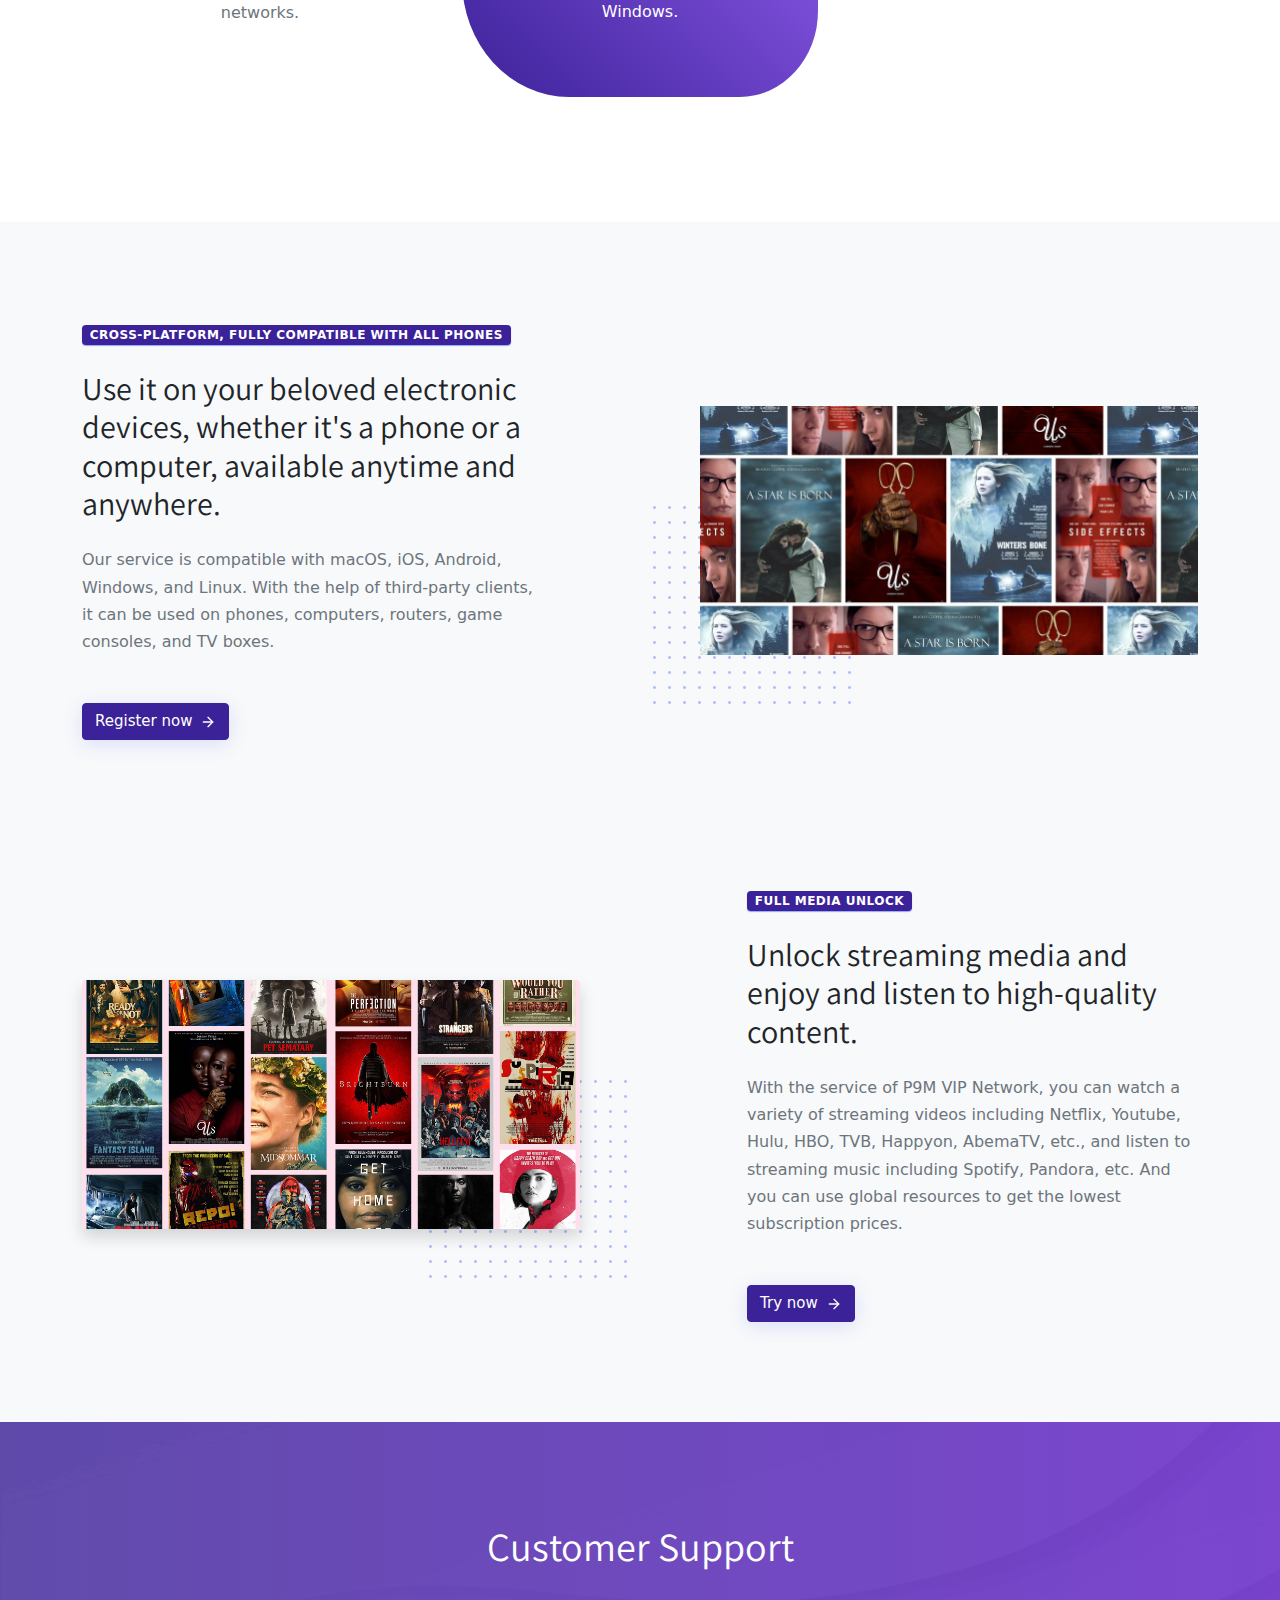
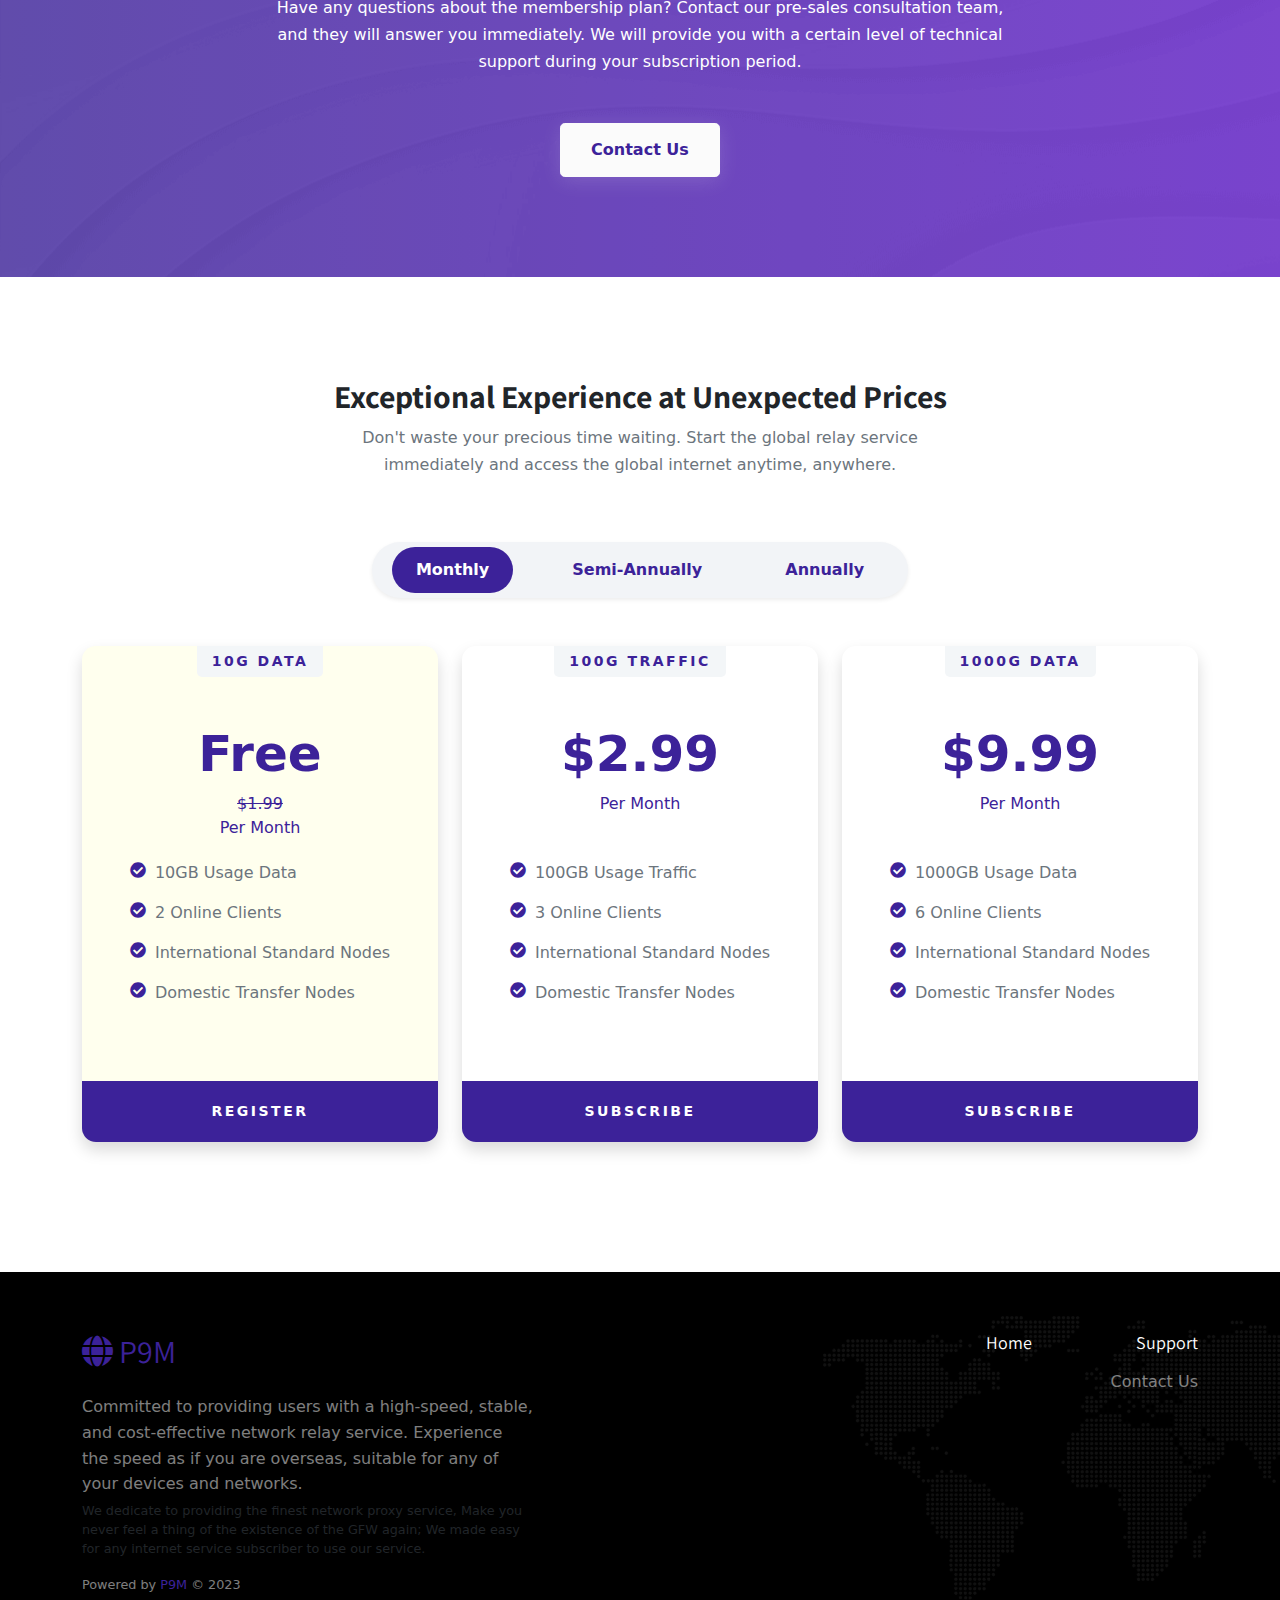
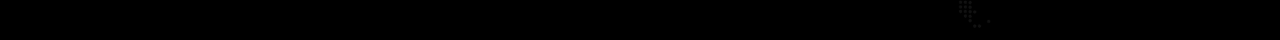
==== commit 2a6741be: "add chinese version" ====
--- a/public/index.html
+++ b/public/index.html
@@ -39,12 +39,12 @@
             </button>
             <div class="collapse navbar-collapse" id="navbarCollapse">
                 <ul class="navbar-nav ms-auto navbar-center" id="navbar-navlist">
-                    <li class="nav-item"><a href="/#home" class="nav-link active">首页</a></li>
-                    <li class="nav-item"><a href="/#services" class="nav-link">服务</a></li>
-                    <li class="nav-item"><a href="/#features" class="nav-link">特性</a></li>
-                    <li class="nav-item"><a href="/#pricing" class="nav-link">价格</a></li>
+                    <li class="nav-item"><a href="#home" class="nav-link active">Home</a></li>
+                    <li class="nav-item"><a href="#services" class="nav-link">Services</a></li>
+                    <li class="nav-item"><a href="#features" class="nav-link">Features</a></li>
+                    <li class="nav-item"><a href="#pricing" class="nav-link">Pricing</a></li>
                     <li class="nav-item client">
-                        <a href="#" class="nav-link">客户端</a>
+                        <a href="#" class="nav-link">Client</a>
                         <ol class="title">
                             <li>
                                 <a href="https://vvv.p9m.net/#/knowledge">Android</a>
@@ -60,9 +60,20 @@
                             </li>
                         </ol>
                     </li>
+                    <li class="nav-item lang">
+                        <a href="#" class="nav-link"><img src="static/images/lang.png" alt="Language" /></a>
+                        <ol class="title">
+                            <li>
+                                <a href="en.html">English</a>
+                            </li>
+                            <li>
+                                <a href="zh.html">ZH/中文</a>
+                            </li>
+                        </ol>
+                    </li>
                 </ul>
                 <a href="https://vvv.p9m.net/#/login" class="btn btn-sm rounded-pill nav-btn ms-lg-3"><i
-                        class="fas fa-sign-in-alt"></i> 登录</a>
+                        class="fas fa-sign-in-alt"></i> Login</a>
             </div>
         </div>
         <!-- end container -->
@@ -75,12 +86,15 @@
         <div class="container">
             <div class="row align-items-center hero-content">
                 <div class="col-lg-5">
-                    <h1 class="text-white display-4 font-weight-bold mb-4 hero-1-title">全球网络中继服务，随时随处尽情使用</h1>
-                    <p class="text-white-70 mb-4"> 智能分流系统，国内网站直连，增强用户体验；Apple服务加速；
-                        国外常用网站加速 (Google/Youtube/Twitter/Instgram/Github等)；
-                        在传输过程中使用最强的加密方式，保护用户数据和隐私；
-                        与诸多平台上的优秀应用程序兼容；</p>
-                    <a class="btn btn-lg btn-light rounded-pill mb-2" href="https://vvv.p9m.net/#/register"><strong>开始使用</strong>
+                    <h1 class="text-white display-4 font-weight-bold mb-4 hero-1-title">Global network relay services,
+                        use freely anytime, anywhere</h1>
+                    <p class="text-white-70 mb-4">Intelligent traffic distribution system, direct connection to domestic
+                        websites, enhanced user experience; accelerated Apple services; acceleration for frequently-used
+                        foreign websites (like Google, YouTube, Twitter, Instagram, Github, etc); uses the strongest
+                        encryption methods during transmission to protect user data and privacy; compatible with
+                        numerous excellent apps on various platforms.</p>
+                    <a class="btn btn-lg btn-light rounded-pill mb-2"
+                        href="https://vvv.p9m.net/#/register"><strong>Start Using</strong>
                         <i class="fa fa-plane" aria-hidden="true"></i></a>
                 </div>
 
@@ -130,8 +144,10 @@
         <div class="container">
             <div class="row justify-content-center mb-5">
                 <div class="col-lg-7 text-center">
-                    <h2 class="fw-bold">海外追剧，跨境电商的利器</h2>
-                    <p class="text-muted">专为您有海外需求而设计的服务，随时随地，全平台高速访问。可靠的基础设施，提供便捷的诸多功能</p>
+                    <h2 class="fw-bold">Overseas dramas, a sharp tool for cross-border e-commerce</h2>
+                    <p class="text-muted">A service specially designed for your overseas needs. Anytime, anywhere,
+                        high-speed access across all platforms. Reliable infrastructure provides various convenient
+                        features.</p>
                 </div>
             </div>
 
@@ -150,8 +166,9 @@
                                     <line x1="12" y1="22.08" x2="12" y2="12"></line>
                                 </svg>
                             </div>
-                            <h4 class="mb-3 font-size-22">高速稳定</h4>
-                            <p class="text-muted mb-0">体验宛若身在海外的访问速度，适用于您的固网与移动网络。</p>
+                            <h4 class="mb-3 font-size-22">Fast and stable</h4>
+                            <p class="text-muted mb-0">Experience overseas-like access speed, suitable for both your
+                                broadband and mobile networks.</p>
                         </div>
                     </div>
                 </div>
@@ -169,8 +186,9 @@
                                     <polyline points="2 12 12 17 22 12"></polyline>
                                 </svg>
                             </div>
-                            <h4 class="mb-3 font-size-22 text-white-90">跨平台兼容</h4>
-                            <p class="text-white mb-0 text-white-90">我们的服务适用于 macOS、iOS、Android、Windows。</p>
+                            <h4 class="mb-3 font-size-22 text-white-90">Cross-platform compatibility.</h4>
+                            <p class="text-white mb-0 text-white-90">Our service is compatible with macOS, iOS, Android,
+                                and Windows.</p>
                         </div>
                     </div>
                 </div>
@@ -189,8 +207,9 @@
                                     <line x1="6" y1="18" x2="6.01" y2="18"></line>
                                 </svg>
                             </div>
-                            <h4 class="mb-3 font-size-22">全球互联</h4>
-                            <p class="text-muted mb-0">通过 VIP Networking 连接至全球内容提供商，更加快速。</p>
+                            <h4 class="mb-3 font-size-22">Global connectivity</h4>
+                            <p class="text-muted mb-0">Connect to global content providers even faster via VIP
+                                Networking.</p>
                         </div>
                     </div>
                 </div>
@@ -208,11 +227,14 @@
         <div class="container">
             <div class="row align-items-center mb-5">
                 <div class="col-md-5 order-2 order-md-1 mt-md-0 mt-5">
-                    <span class="badge badge-pill badge-primary mb-4">跨平台，全手机兼容</span>
-                    <h2 class="mb-4">在你心爱的电子设备中使用，无论是手机还是电脑，随时随处可用。</h2>
-                    <p class="text-muted mb-5">我们的服务适用于 macOS、iOS、Android、Windows 和
-                        Linux，借助第三方客户端，可在手机、电脑、路由器、游戏机、电视盒子中使用。</p>
-                    <a href="https://vvv.p9m.net/#/register" class="btn btn-primary">立即注册<svg
+                    <span class="badge badge-pill badge-primary mb-4">Cross-platform, fully compatible with all
+                        phones</span>
+                    <h2 class="mb-4">Use it on your beloved electronic devices, whether it's a phone or a computer,
+                        available anytime and anywhere.</h2>
+                    <p class="text-muted mb-5">Our service is compatible with macOS, iOS, Android, Windows, and Linux.
+                        With the help of third-party clients, it can be used on phones, computers, routers, game
+                        consoles, and TV boxes.</p>
+                    <a href="https://vvv.p9m.net/#/register" class="btn btn-primary">Register now<svg
                             xmlns="http://www.w3.org/2000/svg" width="24" height="24" viewBox="0 0 24 24" fill="none"
                             stroke="currentColor" stroke-width="2" stroke-linecap="round" stroke-linejoin="round"
                             class="feather feather-arrow-right icon-xs ms-2">
@@ -241,11 +263,13 @@
                     </div>
                 </div>
                 <div class="col-md-5 ms-md-auto">
-                    <span class="badge badge-pill badge-primary mb-4">全媒体解锁</span>
-                    <h2 class="mb-4">解锁流媒体，观赏和聆听优质的内容</h2>
-                    <p class="text-muted mb-5">通过 P9M VIP Network 的服务，可以观看包括 Netflix、<a href="./subscriptions/youtube.html">Youtube</a>、Hulu、HBO、TVB、Happyon、AbemaTV
-                        等在内的多种流媒体视频，聆听包括 Spotify、Pandora 等在内的流媒体音乐。并可使用全球资源，获得最低价的订阅价格。</p>
-                    <a href="https://vvv.p9m.net/#/register" class="btn btn-primary">立即试用<svg
+                    <span class="badge badge-pill badge-primary mb-4">Full media unlock</span>
+                    <h2 class="mb-4">Unlock streaming media and enjoy and listen to high-quality content.</h2>
+                    <p class="text-muted mb-5">With the service of P9M VIP Network, you can watch a variety of streaming
+                        videos including Netflix, Youtube, Hulu, HBO, TVB, Happyon, AbemaTV, etc., and listen to
+                        streaming music including Spotify, Pandora, etc. And you can use global resources to get the
+                        lowest subscription prices.</p>
+                    <a href="https://vvv.p9m.net/#/register" class="btn btn-primary">Try now<svg
                             xmlns="http://www.w3.org/2000/svg" width="24" height="24" viewBox="0 0 24 24" fill="none"
                             stroke="currentColor" stroke-width="2" stroke-linecap="round" stroke-linejoin="round"
                             class="feather feather-arrow-right icon-xs ms-2">
@@ -259,6 +283,7 @@
         <!-- end container -->
     </section>
     <!-- Features end -->
+
 
     <!-- Ticket start -->
     <section class="section bg-gradient-primary">
@@ -267,11 +292,13 @@
             <div class="row justify-content-center">
                 <div class="col-lg-8">
                     <div class="text-center">
-                        <h1 class="text-white mb-4">客户支持</h1>
+                        <h1 class="text-white mb-4">Customer Support</h1>
                         <p class="text-white mb-5 font-size-16">
-                            有任何关于会员计划的疑问？联系我们的售前咨询小组，马上为您解答。我们将在您的订阅周期内为您提供一定程度上的技术支持。</p>
-                        <a href="https://t.me/polanyi"
-                            class="btn btn-lg btn-light fw-bold">联系我们</a>
+                            Have any questions about the membership plan? Contact our pre-sales consultation team, and
+                            they will answer you immediately. We will provide you with a certain level of technical
+                            support during your subscription period.
+                        </p>
+                        <a href="https://t.me/polanyi" class="btn btn-lg btn-light fw-bold">Contact Us</a>
                     </div>
                 </div>
                 <!-- end col -->
@@ -282,14 +309,16 @@
     </section>
     <!-- Ticket end -->
 
+
     <!-- Pricing start -->
     <section class="section" id="pricing">
         <div class="container">
             <div class="row justify-content-center mb-5">
                 <div class="col-lg-7 text-center">
-                    <h2 class="fw-bold">出色的体验，意想不到的价格</h2>
+                    <h2 class="fw-bold">Exceptional Experience at Unexpected Prices</h2>
                     <p class="text-muted">
-                        不要把宝贵的时间，浪费在等待上。即刻开启全球网络中继服务，在任何时间任何地点访问全球互联网。
+                        Don't waste your precious time waiting. Start the global relay service immediately and access
+                        the global internet anytime, anywhere.
                     </p>
                 </div>
             </div>
@@ -301,29 +330,35 @@
                             <li class="nav-item d-inline-block">
                                 <a class="nav-link rounded-pill active" id="pills-monthly-tab" data-bs-toggle="pill"
                                     href="#pills-monthly" role="tab" aria-controls="pills-monthly"
-                                    aria-selected="true">月付</a>
+                                    aria-selected="true">Monthly</a>
                             </li>
-                            <li class="nav-item d-inline-block"><a class="nav-link rounded-pill" id="pills-semesterly-tab" data-bs-toggle="pill"
-                                href="#pills-semesterly" role="tab" aria-controls="pills-semesterly"
-                                aria-selected="true">半年付</a></li>
-                            <li class="nav-item d-inline-block"><a class="nav-link rounded-pill" id="pills-yearly-tab" data-bs-toggle="pill"
+                            <li class="nav-item d-inline-block">
+                                <a class="nav-link rounded-pill" id="pills-semesterly-tab" data-bs-toggle="pill"
+                                    href="#pills-semesterly" role="tab" aria-controls="pills-semesterly"
+                                    aria-selected="true">Semi-Annually</a>
+                            </li>
+                            <li class="nav-item d-inline-block">
+                                <a class="nav-link rounded-pill" id="pills-yearly-tab" data-bs-toggle="pill"
                                     href="#pills-yearly" role="tab" aria-controls="pills-yearly"
-                                    aria-selected="true">年付</a></li>
+                                    aria-selected="true">Annually</a>
+                            </li>
                         </ul>
                     </div>
+
                     <div class="tab-content" id="pricingpills-tabContent">
                         <div class="tab-pane fade show active" id="pills-monthly" role="tabpanel"
                             aria-labelledby="pills-monthly-tab">
                             <div class="row mt-5">
                                 <div class="col-12 col-md-4 col-lg-4">
-                                    <div class="pricing shadow rounded-lg">
+                                    <div class="pricing trial shadow rounded-lg">
                                         <div class="pricing-title">
-                                            100G流量
+                                            10G Data
                                         </div>
                                         <div class="pricing-padding">
-                                            <div class="pricing-price">
-                                                <div>$2.99</div>
-                                                <div>每月</div>
+                                            <div class="pricing-price free">
+                                                <div>Free</div>
+                                                <div><del>$1.99</del></div>
+                                                <div>Per Month</div>
                                             </div>
                                             <div class="pricing-details">
                                                 <div class="pricing-item">
@@ -331,193 +366,198 @@
                                                         style="width:25px; height:25px;line-height: 20px;color:#3c2299;">
                                                         <i class="fas fa-check-circle"></i>
                                                     </div>
-                                                    <div class="pricing-item-label">100GB 使用流量</div>
-                                                </div>
-                                                <div class="pricing-item">
-                                                    <div
-                                                        style="width:25px; height:25px;line-height: 20px;color:#3c2299;">
-                                                        <i class="fas fa-check-circle"></i>
-                                                    </div>
-                                                    <div class="pricing-item-label">3个 在线客户端</div>
-                                                </div>
-                                                <div class="pricing-item">
-                                                    <div
-                                                        style="width:25px; height:25px;line-height: 20px;color:#3c2299;">
-                                                        <i class="fas fa-check-circle"></i>
-                                                    </div>
-                                                    <div class="pricing-item-label">国际标准节点</div>
-                                                </div>
-                                                <div class="pricing-item">
-                                                    <div
-                                                        style="width:25px; height:25px;line-height: 20px;color:#3c2299;">
-                                                        <i class="fas fa-check-circle"></i>
-                                                    </div>
-                                                    <div class="pricing-item-label">国内中转节点</div>
+                                                    <div class="pricing-item-label">10GB Usage Data</div>
+                                                </div>
+                                                <div class="pricing-item">
+                                                    <div
+                                                        style="width:25px; height:25px;line-height: 20px;color:#3c2299;">
+                                                        <i class="fas fa-check-circle"></i>
+                                                    </div>
+                                                    <div class="pricing-item-label">2 Online Clients</div>
+                                                </div>
+                                                <div class="pricing-item">
+                                                    <div
+                                                        style="width:25px; height:25px;line-height: 20px;color:#3c2299;">
+                                                        <i class="fas fa-check-circle"></i>
+                                                    </div>
+                                                    <div class="pricing-item-label">International Standard Nodes</div>
+                                                </div>
+                                                <div class="pricing-item">
+                                                    <div
+                                                        style="width:25px; height:25px;line-height: 20px;color:#3c2299;">
+                                                        <i class="fas fa-check-circle"></i>
+                                                    </div>
+                                                    <div class="pricing-item-label">Domestic Transfer Nodes</div>
                                                 </div>
                                             </div>
                                         </div>
                                         <div class="pricing-cta go-to-buy-page">
                                             <a style="border-radius:0 0 14px 14px; background:#3c2299; color:#fff;"
-                                                href="https://vvv.p9m.net/">订阅</a>
+                                                href="https://vvv.p9m.net/">Register</a>
                                         </div>
                                     </div>
                                 </div>
                                 <div class="col-12 col-md-4 col-lg-4">
                                     <div class="pricing shadow rounded-lg">
                                         <div class="pricing-title">
-                                            1000G流量
+                                            100G Traffic
                                         </div>
                                         <div class="pricing-padding">
                                             <div class="pricing-price">
-                                                <div>$9.99</div>
-                                                <div>每月</div>
+                                                <div>$2.99</div>
+                                                <div>Per Month</div>
                                             </div>
                                             <div class="pricing-details">
-                                                <div class="pricing-item">
-                                                    <div
-                                                        style="width:25px; height:25px;line-height: 20px;color:#3c2299;">
-                                                        <i class="fas fa-check-circle"></i>
-                                                    </div>
-                                                    <div class="pricing-item-label">1000GB 使用流量</div>
-                                                </div>
-                                                <div class="pricing-item">
-                                                    <div
-                                                        style="width:25px; height:25px;line-height: 20px;color:#3c2299;">
-                                                        <i class="fas fa-check-circle"></i>
-                                                    </div>
-                                                    <div class="pricing-item-label">6个 在线客户端</div>
-                                                </div>
-                                                <div class="pricing-item">
-                                                    <div
-                                                        style="width:25px; height:25px;line-height: 20px;color:#3c2299;">
-                                                        <i class="fas fa-check-circle"></i>
-                                                    </div>
-                                                    <div class="pricing-item-label">国际标准节点</div>
-                                                </div>
-                                                <div class="pricing-item">
-                                                    <div
-                                                        style="width:25px; height:25px;line-height: 20px;color:#3c2299;">
-                                                        <i class="fas fa-check-circle"></i>
-                                                    </div>
-                                                    <div class="pricing-item-label">国内中转节点</div>
+                                                <!-- I'm directly translating the features here -->
+                                                <div class="pricing-item">
+                                                    <div
+                                                        style="width:25px; height:25px;line-height: 20px;color:#3c2299;">
+                                                        <i class="fas fa-check-circle"></i>
+                                                    </div>
+                                                    <div class="pricing-item-label">100GB Usage Traffic</div>
+                                                </div>
+                                                <div class="pricing-item">
+                                                    <div
+                                                        style="width:25px; height:25px;line-height: 20px;color:#3c2299;">
+                                                        <i class="fas fa-check-circle"></i>
+                                                    </div>
+                                                    <div class="pricing-item-label">3 Online Clients</div>
+                                                </div>
+                                                <div class="pricing-item">
+                                                    <div
+                                                        style="width:25px; height:25px;line-height: 20px;color:#3c2299;">
+                                                        <i class="fas fa-check-circle"></i>
+                                                    </div>
+                                                    <div class="pricing-item-label">International Standard Nodes</div>
+                                                </div>
+                                                <div class="pricing-item">
+                                                    <div
+                                                        style="width:25px; height:25px;line-height: 20px;color:#3c2299;">
+                                                        <i class="fas fa-check-circle"></i>
+                                                    </div>
+                                                    <div class="pricing-item-label">Domestic Transfer Nodes</div>
                                                 </div>
                                             </div>
                                         </div>
                                         <div class="pricing-cta go-to-buy-page">
                                             <a style="border-radius:0 0 14px 14px; background:#3c2299; color:#fff;"
-                                                href="https://vvv.p9m.net/">订阅</a>
-                                        </div>
-                                    </div>
-                                </div>
-                                <div class="col-12 col-md-4 col-lg-4">
-                                    <div class="pricing trial shadow rounded-lg">
-                                        <div class="pricing-title">
-                                            10G流量(一个月试用)
-                                        </div>
-                                        <div class="pricing-padding">
-                                            <div class="pricing-price">
-                                                <div>¥1.99</div>
-                                                <div>每月</div>
-                                            </div>
-                                            <div class="pricing-details">
-                                                <div class="pricing-item">
-                                                    <div
-                                                        style="width:25px; height:25px;line-height: 20px;color:#3c2299;">
-                                                        <i class="fas fa-check-circle"></i>
-                                                    </div>
-                                                    <div class="pricing-item-label">10GB 使用流量</div>
-                                                </div>
-                                                <div class="pricing-item">
-                                                    <div
-                                                        style="width:25px; height:25px;line-height: 20px;color:#3c2299;">
-                                                        <i class="fas fa-check-circle"></i>
-                                                    </div>
-                                                    <div class="pricing-item-label">2个 在线客户端</div>
-                                                </div>
-                                                <div class="pricing-item">
-                                                    <div
-                                                        style="width:25px; height:25px;line-height: 20px;color:#3c2299;">
-                                                        <i class="fas fa-check-circle"></i>
-                                                    </div>
-                                                    <div class="pricing-item-label">国际标准节点</div>
-                                                </div>
-                                                <div class="pricing-item">
-                                                    <div
-                                                        style="width:25px; height:25px;line-height: 20px;color:#3c2299;">
-                                                        <i class="fas fa-check-circle"></i>
-                                                    </div>
-                                                    <div class="pricing-item-label">国内中转节点</div>
-                                                </div>
-                                            </div>
-                                        </div>
-                                        <div class="pricing-cta go-to-buy-page">
-                                            <a style="border-radius:0 0 14px 14px; background:#3c2299; color:#fff;"
-                                                href="https://vvv.p9m.net/">订阅</a>
-                                        </div>
-                                    </div>
-                                </div>
-                            </div>
-                        </div>
-                        <!-- end monthly tab pane -->
-                        <div class="tab-pane fade" id="pills-semesterly" role="tabpanel"
-                            aria-labelledby="pills-semesterly-tab">
-                            <div class="row mt-5">
-                                <div class="col-12 col-md-4 col-lg-4">
-                                    <div class="pricing shadow rounded-lg">
-                                        <div class="pricing-title">
-                                            100G流量
-                                        </div>
-                                        <div class="pricing-padding">
-                                            <div class="pricing-price">
-                                                <div>$1.99</div>
-                                                <div>每月</div>
-                                            </div>
-                                            <div class="pricing-details">
-                                                <div class="pricing-item">
-                                                    <div
-                                                        style="width:25px; height:25px;line-height: 20px;color:#3c2299;">
-                                                        <i class="fas fa-check-circle"></i>
-                                                    </div>
-                                                    <div class="pricing-item-label">100GB 使用流量</div>
-                                                </div>
-                                                <div class="pricing-item">
-                                                    <div
-                                                        style="width:25px; height:25px;line-height: 20px;color:#3c2299;">
-                                                        <i class="fas fa-check-circle"></i>
-                                                    </div>
-                                                    <div class="pricing-item-label">3个 在线客户端</div>
-                                                </div>
-                                                <div class="pricing-item">
-                                                    <div
-                                                        style="width:25px; height:25px;line-height: 20px;color:#3c2299;">
-                                                        <i class="fas fa-check-circle"></i>
-                                                    </div>
-                                                    <div class="pricing-item-label">国际标准节点</div>
-                                                </div>
-                                                <div class="pricing-item">
-                                                    <div
-                                                        style="width:25px; height:25px;line-height: 20px;color:#3c2299;">
-                                                        <i class="fas fa-check-circle"></i>
-                                                    </div>
-                                                    <div class="pricing-item-label">国内中转节点</div>
-                                                </div>
-                                            </div>
-                                        </div>
-                                        <div class="pricing-cta go-to-buy-page">
-                                            <a style="border-radius:0 0 14px 14px; background:#3c2299; color:#fff;"
-                                                href="https://vvv.p9m.net/">订阅</a>
+                                                href="https://vvv.p9m.net/">Subscribe</a>
                                         </div>
                                     </div>
                                 </div>
                                 <div class="col-12 col-md-4 col-lg-4">
                                     <div class="pricing shadow rounded-lg">
                                         <div class="pricing-title">
-                                            1000G流量
+                                            1000G Data
+                                        </div>
+                                        <div class="pricing-padding">
+                                            <div class="pricing-price">
+                                                <div>$9.99</div>
+                                                <div>Per Month</div>
+                                            </div>
+                                            <div class="pricing-details">
+                                                <div class="pricing-item">
+                                                    <div
+                                                        style="width:25px; height:25px;line-height: 20px;color:#3c2299;">
+                                                        <i class="fas fa-check-circle"></i>
+                                                    </div>
+                                                    <div class="pricing-item-label">1000GB Usage Data</div>
+                                                </div>
+                                                <div class="pricing-item">
+                                                    <div
+                                                        style="width:25px; height:25px;line-height: 20px;color:#3c2299;">
+                                                        <i class="fas fa-check-circle"></i>
+                                                    </div>
+                                                    <div class="pricing-item-label">6 Online Clients</div>
+                                                </div>
+                                                <div class="pricing-item">
+                                                    <div
+                                                        style="width:25px; height:25px;line-height: 20px;color:#3c2299;">
+                                                        <i class="fas fa-check-circle"></i>
+                                                    </div>
+                                                    <div class="pricing-item-label">International Standard Nodes</div>
+                                                </div>
+                                                <div class="pricing-item">
+                                                    <div
+                                                        style="width:25px; height:25px;line-height: 20px;color:#3c2299;">
+                                                        <i class="fas fa-check-circle"></i>
+                                                    </div>
+                                                    <div class="pricing-item-label">Domestic Transfer Nodes</div>
+                                                </div>
+                                            </div>
+                                        </div>
+                                        <div class="pricing-cta go-to-buy-page">
+                                            <a style="border-radius:0 0 14px 14px; background:#3c2299; color:#fff;"
+                                                href="https://vvv.p9m.net/">Subscribe</a>
+                                        </div>
+                                    </div>
+                                </div>
+                            </div>
+                        </div>
+                        <!-- end monthly tab pane -->
+
+                        <div class="tab-pane fade" id="pills-semesterly" role="tabpanel"
+                            aria-labelledby="pills-semesterly-tab">
+                            <div class="row mt-5">
+                                <!-- First Pricing Plan -->
+                                <div class="col-12 col-md-4 col-lg-4">
+                                    <div class="pricing shadow rounded-lg">
+                                        <div class="pricing-title">
+                                            100G Traffic
+                                        </div>
+                                        <div class="pricing-padding">
+                                            <div class="pricing-price">
+                                                <div>$1.99</div>
+                                                <div>Per Month</div>
+                                            </div>
+                                            <div class="pricing-details">
+                                                <div class="pricing-item">
+                                                    <div
+                                                        style="width:25px; height:25px;line-height: 20px;color:#3c2299;">
+                                                        <i class="fas fa-check-circle"></i>
+                                                    </div>
+                                                    <div class="pricing-item-label">100GB Data Usage</div>
+                                                </div>
+                                                <div class="pricing-item">
+                                                    <div
+                                                        style="width:25px; height:25px;line-height: 20px;color:#3c2299;">
+                                                        <i class="fas fa-check-circle"></i>
+                                                    </div>
+                                                    <div class="pricing-item-label">3 Online Clients</div>
+                                                </div>
+                                                <div class="pricing-item">
+                                                    <div
+                                                        style="width:25px; height:25px;line-height: 20px;color:#3c2299;">
+                                                        <i class="fas fa-check-circle"></i>
+                                                    </div>
+                                                    <div class="pricing-item-label">International Standard Nodes</div>
+                                                </div>
+                                                <div class="pricing-item">
+                                                    <div
+                                                        style="width:25px; height:25px;line-height: 20px;color:#3c2299;">
+                                                        <i class="fas fa-check-circle"></i>
+                                                    </div>
+                                                    <div class="pricing-item-label">Domestic Transfer Nodes</div>
+                                                </div>
+                                            </div>
+                                        </div>
+                                        <div class="pricing-cta go-to-buy-page">
+                                            <a style="border-radius:0 0 14px 14px; background:#3c2299; color:#fff;"
+                                                href="https://vvv.p9m.net/">Subscribe</a>
+                                        </div>
+                                    </div>
+                                </div>
+
+                                <!-- Second Pricing Plan -->
+                                <div class="col-12 col-md-4 col-lg-4">
+                                    <div class="pricing shadow rounded-lg">
+                                        <div class="pricing-title">
+                                            1000G Traffic
                                         </div>
                                         <div class="pricing-padding">
                                             <div class="pricing-price">
                                                 <div>$8.99</div>
-                                                <div>每月</div>
+                                                <div>Per Month</div>
                                             </div>
                                             <div class="pricing-details">
                                                 <div class="pricing-item">
@@ -525,52 +565,52 @@
                                                         style="width:25px; height:25px;line-height: 20px;color:#3c2299;">
                                                         <i class="fas fa-check-circle"></i>
                                                     </div>
-                                                    <div class="pricing-item-label">1000GB 使用流量</div>
-                                                </div>
-                                                <div class="pricing-item">
-                                                    <div
-                                                        style="width:25px; height:25px;line-height: 20px;color:#3c2299;">
-                                                        <i class="fas fa-check-circle"></i>
-                                                    </div>
-                                                    <div class="pricing-item-label">6个 在线客户端</div>
-                                                </div>
-                                                <div class="pricing-item">
-                                                    <div
-                                                        style="width:25px; height:25px;line-height: 20px;color:#3c2299;">
-                                                        <i class="fas fa-check-circle"></i>
-                                                    </div>
-                                                    <div class="pricing-item-label">国际标准节点</div>
-                                                </div>
-                                                <div class="pricing-item">
-                                                    <div
-                                                        style="width:25px; height:25px;line-height: 20px;color:#3c2299;">
-                                                        <i class="fas fa-check-circle"></i>
-                                                    </div>
-                                                    <div class="pricing-item-label">国内中转节点</div>
+                                                    <div class="pricing-item-label">1000GB Data Usage</div>
+                                                </div>
+                                                <div class="pricing-item">
+                                                    <div
+                                                        style="width:25px; height:25px;line-height: 20px;color:#3c2299;">
+                                                        <i class="fas fa-check-circle"></i>
+                                                    </div>
+                                                    <div class="pricing-item-label">6 Online Clients</div>
+                                                </div>
+                                                <div class="pricing-item">
+                                                    <div
+                                                        style="width:25px; height:25px;line-height: 20px;color:#3c2299;">
+                                                        <i class="fas fa-check-circle"></i>
+                                                    </div>
+                                                    <div class="pricing-item-label">International Standard Nodes</div>
+                                                </div>
+                                                <div class="pricing-item">
+                                                    <div
+                                                        style="width:25px; height:25px;line-height: 20px;color:#3c2299;">
+                                                        <i class="fas fa-check-circle"></i>
+                                                    </div>
+                                                    <div class="pricing-item-label">Domestic Transfer Nodes</div>
                                                 </div>
                                             </div>
                                         </div>
                                         <div class="pricing-cta go-to-buy-page">
                                             <a style="border-radius:0 0 14px 14px; background:#3c2299; color:#fff;"
-                                                href="https://vvv.p9m.net/">订阅</a>
+                                                href="https://vvv.p9m.net/">Subscribe</a>
                                         </div>
                                     </div>
                                 </div>
                             </div>
                         </div>
                         <!-- end semesterly tab pane -->
-                        <div class="tab-pane fade" id="pills-yearly" role="tabpanel"
-                            aria-labelledby="pills-yearly-tab">
+
+                        <div class="tab-pane fade" id="pills-yearly" role="tabpanel" aria-labelledby="pills-yearly-tab">
                             <div class="row mt-5">
                                 <div class="col-12 col-md-4 col-lg-4">
                                     <div class="pricing shadow rounded-lg">
                                         <div class="pricing-title">
-                                            100G流量
+                                            100G Data Traffic
                                         </div>
                                         <div class="pricing-padding">
                                             <div class="pricing-price">
                                                 <div>$1.59</div>
-                                                <div>每月</div>
+                                                <div>Per Month</div>
                                             </div>
                                             <div class="pricing-details">
                                                 <div class="pricing-item">
@@ -578,46 +618,46 @@
                                                         style="width:25px; height:25px;line-height: 20px;color:#3c2299;">
                                                         <i class="fas fa-check-circle"></i>
                                                     </div>
-                                                    <div class="pricing-item-label">100GB 使用流量</div>
-                                                </div>
-                                                <div class="pricing-item">
-                                                    <div
-                                                        style="width:25px; height:25px;line-height: 20px;color:#3c2299;">
-                                                        <i class="fas fa-check-circle"></i>
-                                                    </div>
-                                                    <div class="pricing-item-label">3个 在线客户端</div>
-                                                </div>
-                                                <div class="pricing-item">
-                                                    <div
-                                                        style="width:25px; height:25px;line-height: 20px;color:#3c2299;">
-                                                        <i class="fas fa-check-circle"></i>
-                                                    </div>
-                                                    <div class="pricing-item-label">国际标准节点</div>
-                                                </div>
-                                                <div class="pricing-item">
-                                                    <div
-                                                        style="width:25px; height:25px;line-height: 20px;color:#3c2299;">
-                                                        <i class="fas fa-check-circle"></i>
-                                                    </div>
-                                                    <div class="pricing-item-label">国内中转节点</div>
+                                                    <div class="pricing-item-label">100GB Data Usage</div>
+                                                </div>
+                                                <div class="pricing-item">
+                                                    <div
+                                                        style="width:25px; height:25px;line-height: 20px;color:#3c2299;">
+                                                        <i class="fas fa-check-circle"></i>
+                                                    </div>
+                                                    <div class="pricing-item-label">3 Online Clients</div>
+                                                </div>
+                                                <div class="pricing-item">
+                                                    <div
+                                                        style="width:25px; height:25px;line-height: 20px;color:#3c2299;">
+                                                        <i class="fas fa-check-circle"></i>
+                                                    </div>
+                                                    <div class="pricing-item-label">International Standard Nodes</div>
+                                                </div>
+                                                <div class="pricing-item">
+                                                    <div
+                                                        style="width:25px; height:25px;line-height: 20px;color:#3c2299;">
+                                                        <i class="fas fa-check-circle"></i>
+                                                    </div>
+                                                    <div class="pricing-item-label">Domestic Transfer Nodes</div>
                                                 </div>
                                             </div>
                                         </div>
                                         <div class="pricing-cta go-to-buy-page">
                                             <a style="border-radius:0 0 14px 14px; background:#3c2299; color:#fff;"
-                                                href="https://vvv.p9m.net/">订阅</a>
+                                                href="https://vvv.p9m.net/">Subscribe</a>
                                         </div>
                                     </div>
                                 </div>
                                 <div class="col-12 col-md-4 col-lg-4">
                                     <div class="pricing shadow rounded-lg">
                                         <div class="pricing-title">
-                                            1000G流量
+                                            1000G Data Traffic
                                         </div>
                                         <div class="pricing-padding">
                                             <div class="pricing-price">
                                                 <div>$6.99</div>
-                                                <div>每月</div>
+                                                <div>Per Month</div>
                                             </div>
                                             <div class="pricing-details">
                                                 <div class="pricing-item">
@@ -625,34 +665,34 @@
                                                         style="width:25px; height:25px;line-height: 20px;color:#3c2299;">
                                                         <i class="fas fa-check-circle"></i>
                                                     </div>
-                                                    <div class="pricing-item-label">1000GB 使用流量</div>
-                                                </div>
-                                                <div class="pricing-item">
-                                                    <div
-                                                        style="width:25px; height:25px;line-height: 20px;color:#3c2299;">
-                                                        <i class="fas fa-check-circle"></i>
-                                                    </div>
-                                                    <div class="pricing-item-label">6个 在线客户端</div>
-                                                </div>
-                                                <div class="pricing-item">
-                                                    <div
-                                                        style="width:25px; height:25px;line-height: 20px;color:#3c2299;">
-                                                        <i class="fas fa-check-circle"></i>
-                                                    </div>
-                                                    <div class="pricing-item-label">国际标准节点</div>
-                                                </div>
-                                                <div class="pricing-item">
-                                                    <div
-                                                        style="width:25px; height:25px;line-height: 20px;color:#3c2299;">
-                                                        <i class="fas fa-check-circle"></i>
-                                                    </div>
-                                                    <div class="pricing-item-label">国内中转节点</div>
+                                                    <div class="pricing-item-label">1000GB Data Usage</div>
+                                                </div>
+                                                <div class="pricing-item">
+                                                    <div
+                                                        style="width:25px; height:25px;line-height: 20px;color:#3c2299;">
+                                                        <i class="fas fa-check-circle"></i>
+                                                    </div>
+                                                    <div class="pricing-item-label">6 Online Clients</div>
+                                                </div>
+                                                <div class="pricing-item">
+                                                    <div
+                                                        style="width:25px; height:25px;line-height: 20px;color:#3c2299;">
+                                                        <i class="fas fa-check-circle"></i>
+                                                    </div>
+                                                    <div class="pricing-item-label">International Standard Nodes</div>
+                                                </div>
+                                                <div class="pricing-item">
+                                                    <div
+                                                        style="width:25px; height:25px;line-height: 20px;color:#3c2299;">
+                                                        <i class="fas fa-check-circle"></i>
+                                                    </div>
+                                                    <div class="pricing-item-label">Domestic Transfer Nodes</div>
                                                 </div>
                                             </div>
                                         </div>
                                         <div class="pricing-cta go-to-buy-page">
                                             <a style="border-radius:0 0 14px 14px; background:#3c2299; color:#fff;"
-                                                href="https://vvv.p9m.net/">订阅</a>
+                                                href="https://vvv.p9m.net/">Subscribe</a>
                                         </div>
                                     </div>
                                 </div>
@@ -684,10 +724,12 @@
                             <h2 class="logo-dark"><i class="fa fa-globe"></i>&nbsp;P9M</h2>
                         </a>
                         <p class="text-white-50 mt-4 mb-1" style="font-size: 1rem;line-height: 1.6rem;">
-                            致力于为用户提供高速稳定的高性价比网络中继服务; 体验宛若身在海外的访问速度，适用于您的任何设备及网络。</p>
+                            Committed to providing users with a high-speed, stable, and cost-effective network relay
+                            service. Experience the speed as if you are overseas, suitable for any of your devices and
+                            networks.</p>
                         <p style="font-size: 0.8rem;line-height: 1.2rem;">We dedicate to providing the finest network
                             proxy
-                            service, Make you never feel a thing of the existance of the GFW again; We made easy for any
+                            service, Make you never feel a thing of the existence of the GFW again; We made easy for any
                             internet service subscriber to use our service.</p>
                         <p class="text-white-50 mb-0" style="font-size: 0.8rem!important;">
                             Powered by
@@ -704,37 +746,36 @@
                         <div class="col-lg-3 col-6"></div>
                         <div class="col-lg-3 col-6">
                             <div class="mt-4 mt-lg-0">
-                                <h4 class="text-white font-size-18 mb-3 text-end">首页</h4>
-                                <!--
+                                <h4 class="text-white font-size-18 mb-3 text-end">Home</h4>
+                                <!-- Commented Links
                                 <ul class="list-unstyled footer-sub-menu">
-                                    <li class="text-end"><a href="https://vvv.p9m.net/" class="footer-link">商店</a></li>
-                                    <li class="text-end"><a href="https://vvv.p9m.net/" class="footer-link">节点列表</a>
+                                    <li class="text-end"><a href="https://vvv.p9m.net/" class="footer-link">Shop</a></li>
+                                    <li class="text-end"><a href="https://vvv.p9m.net/" class="footer-link">Node List</a>
                                     </li>
-                                    <li class="text-end"><a href="https://vvv.p9m.net/" class="footer-link">邀请注册</a>
+                                    <li class="text-end"><a href="https://vvv.p9m.net/" class="footer-link">Invite Registration</a>
                                     </li>
-                                    <li class="text-end"><a href="https://vvv.p9m.net/" class="footer-link">支付方式</a>
+                                    <li class="text-end"><a href="https://vvv.p9m.net/" class="footer-link">Payment Methods</a>
                                     </li>
-                                    <li class="text-end"><a href="https://vvv.p9m.net/" class="footer-link">优惠码</a></li>
+                                    <li class="text-end"><a href="https://vvv.p9m.net/" class="footer-link">Discount Codes</a></li>
                                 </ul>
                                 -->
                             </div>
                         </div>
                         <div class="col-lg-3 col-6">
                             <div class="mt-4 mt-lg-0">
-                                <h4 class="text-white font-size-18 mb-3 text-end">支持</h4>
+                                <h4 class="text-white font-size-18 mb-3 text-end">Support</h4>
                                 <ul class="list-unstyled footer-sub-menu">
-                                    <li class="text-end"><a
-                                            href="http://wpa.qq.com/msgrd?v=3&uin=1243453927&site=qq&menu=yes"
-                                            class="footer-link">联系我们</a>
+                                    <li class="text-end"><a href="https://t.me/polanyi" class="footer-link">Contact
+                                            Us</a>
                                     </li>
-                                    <!--
-                                    <li class="text-end"><a href="https://vvv.p9m.net/" class="footer-link">工单系统</a>
+                                    <!-- Commented Links
+                                    <li class="text-end"><a href="https://vvv.p9m.net/" class="footer-link">Ticket System</a>
                                     </li>
-                                    <li class="text-end"><a href="https://vvv.p9m.net/" class="footer-link">常见问题</a>
+                                    <li class="text-end"><a href="https://vvv.p9m.net/" class="footer-link">Frequently Asked Questions</a>
                                     </li>
-                                    <li class="text-end"><a href="https://vvv.p9m.net/" class="footer-link">工具下载</a>
+                                    <li class="text-end"><a href="https://vvv.p9m.net/" class="footer-link">Tools Download</a>
                                     </li>
-                                    <li class="text-end"><a href="https://vvv.p9m.net/" class="footer-link">教程说明</a>
+                                    <li class="text-end"><a href="https://vvv.p9m.net/" class="footer-link">Tutorial Instructions</a>
                                     </li>
                                     -->
                                 </ul>
@@ -779,17 +820,5 @@
         })
     </script>
 </body>
-<script>
-    // var client = document.querySelector('.client');
-    // var title = document.querySelector('.title');
-    // client.onmouseover = function () {
-    //     console.log('显示');
-    //     title.setAttribute('style', 'display:block')
-    // }
-    // client.onmouseleave = function () {
-    //     console.log('隐藏');
-    //     title.setAttribute('style', 'display:none')
-    // }
-</script>
-
-</html>
+
+</html>--- a/public/static/css/style.css
+++ b/public/static/css/style.css
@@ -177,11 +177,11 @@
 // 3. Menu
 */
 /* ----------------------------------------- */
-.client {
+.client, .lang {
     position: relative;
 }
 
-.client li {
+.client li , .lang li {
     list-style: none;
     text-align: center;
 }
@@ -213,7 +213,7 @@
 }
 
 /* 鼠标经过时，显示出下拉框 */
-.client:hover .title{
+.client:hover .title, .lang:hover .title{
     opacity: 1;
     top: 45px;
 }
@@ -251,6 +251,13 @@
     font-weight: 600;
 }
 
+.nav-link img { 
+    width: 20px;
+    height: 20px;
+    margin-right: 5px;
+    filter: invert(1);
+}
+
 .navbar .navbar-nav li .nav-link {
     padding: 8px 0px;
 }
@@ -314,6 +321,11 @@
     color: #6c757d !important;
 }
 
+.nav-sticky.navbar .navbar-nav li .nav-link img {
+    filter: invert(0);
+}
+
+
 .nav-sticky.navbar .navbar-nav li .nav-link.active,
 .nav-sticky.navbar .navbar-nav li .nav-link:hover,
 .nav-sticky.navbar .navbar-nav li .nav-link:focus {
@@ -377,6 +389,7 @@
         box-shadow: 0 3px 10px rgba(0, 0, 0, 0.08);
         color: #fff !important;
     }
+    
 
     .navbar .navbar-nav {
         margin-top: 0px;
@@ -425,6 +438,10 @@
 
     .navbar-collapse {
         padding: 0;
+    }
+
+    .nav-link img {
+        filter: invert(0);
     }
 }
 
@@ -1985,6 +2002,10 @@
     font-size: 50px;
 }
 
+.pricing .pricing-price.free {
+    margin-bottom: 21px;
+}
+
 .pricing .pricing-details {
     text-align: left;
     display: inline-block;
